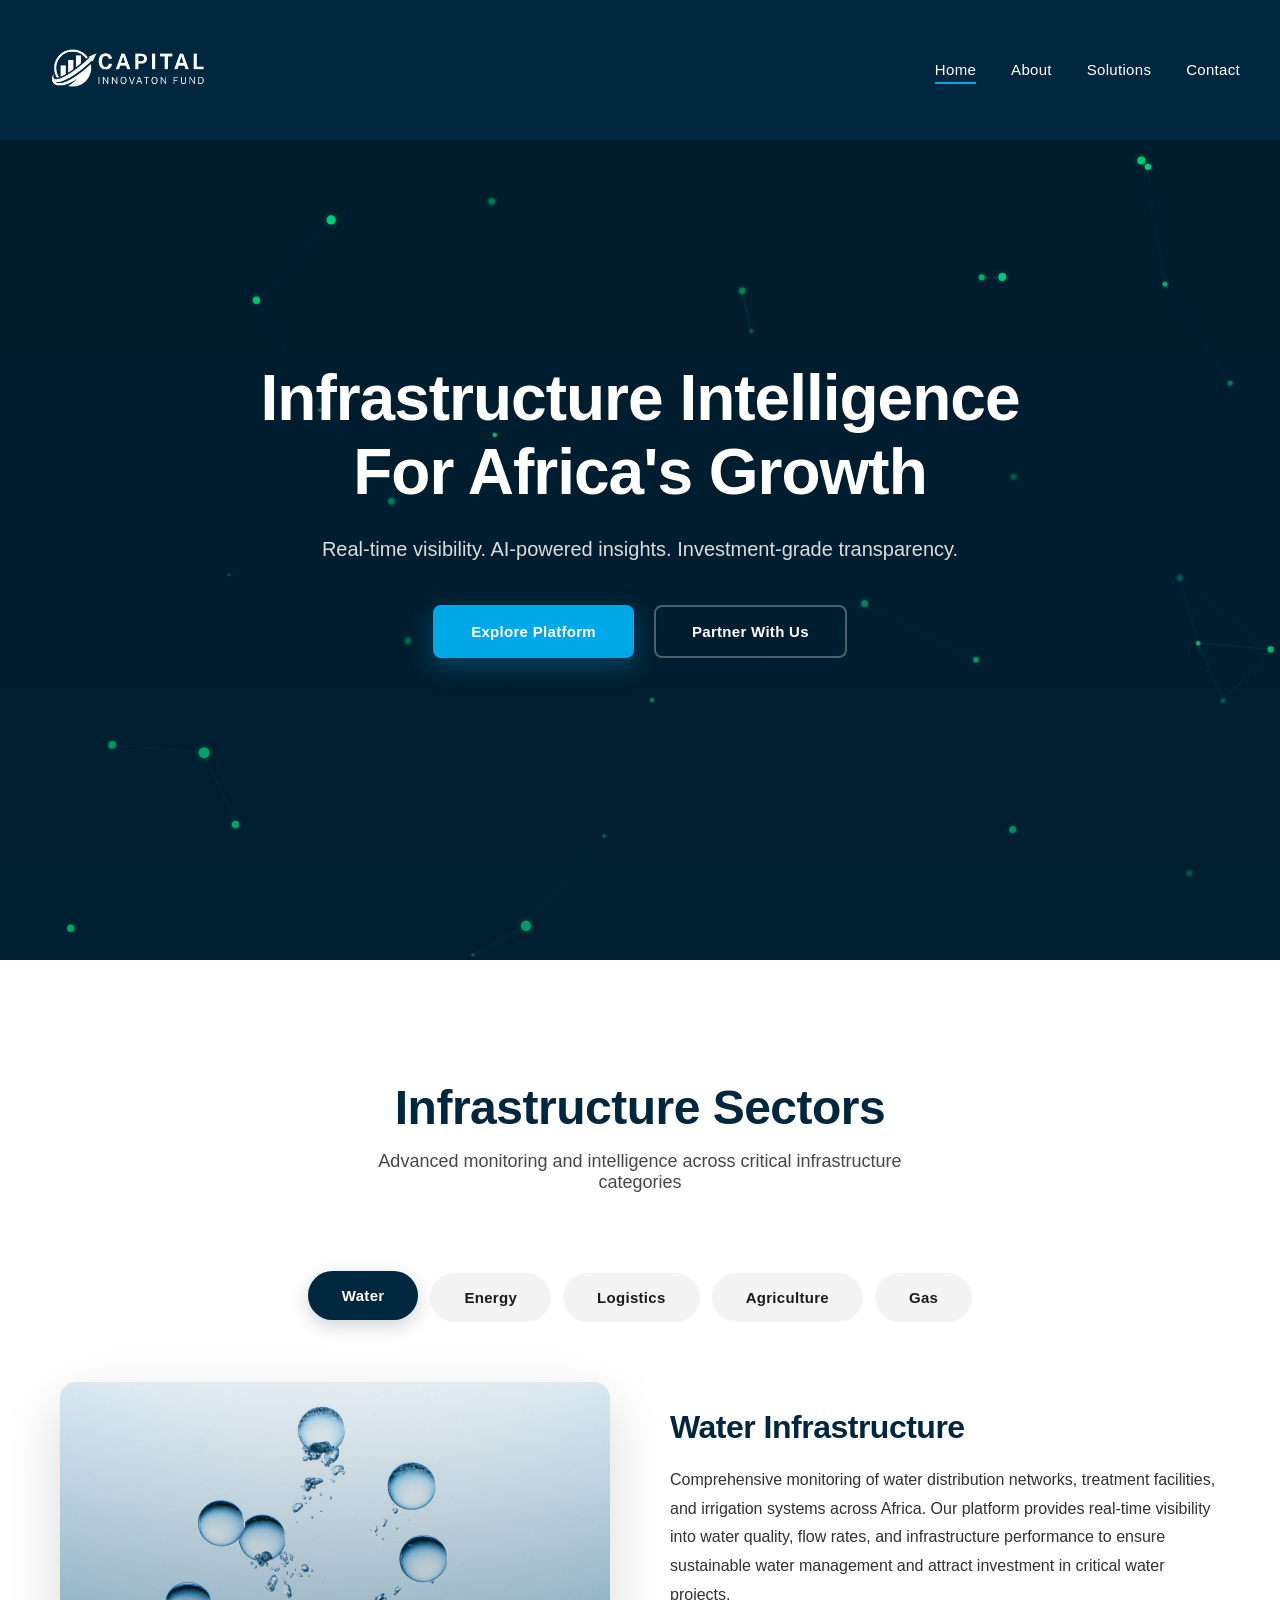
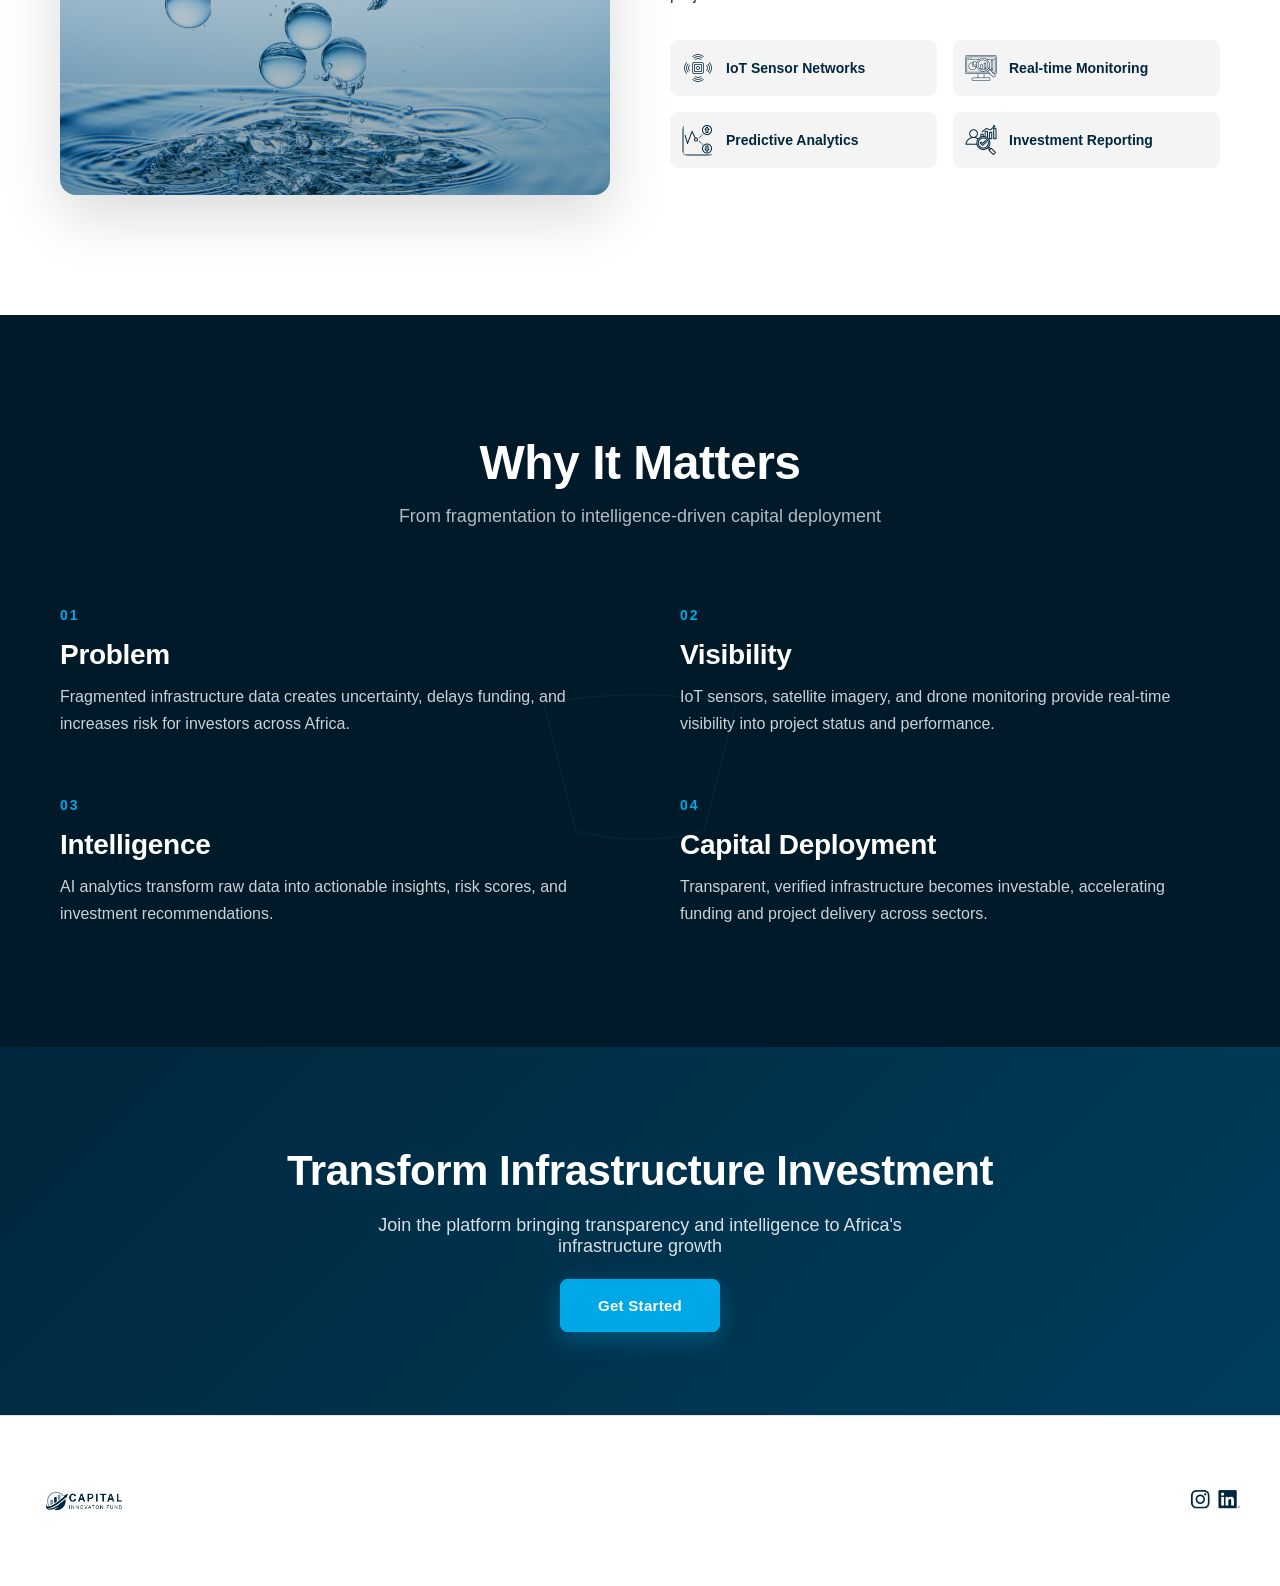
==== index.html @ 19762f8b "Update index.html" ====
<!DOCTYPE html>
<html lang="en">
<head>
<meta charset="UTF-8">
<meta name="viewport" content="width=device-width, initial-scale=1.0">
<meta name="google-site-verification" content="IvQYvxl6Jg-6XZFEUFnVQ3bmYWdVXa50-54sATAOf3g" />
<title>Capital Innovation Fund - Infrastructure Intelligence Platform</title>
<link rel="stylesheet" href="css/index.css">
</head>
<body>

<!-- NAVIGATION -->
<nav id="mainNav">
  <div class="logo">
    <img src="images/white logo.png" alt="Capital Innovation Fund">
  </div>

 <!-- Desktop Menu -->
  <ul class="desktop-menu">
    <li><a href="/" class="active">Home</a></li>
    <li><a href="/about.html">About</a></li>
    <li><a href="/solutions.html">Solutions</a></li>
    <li><a href="/contact.html">Contact</a></li>
  </ul>
  
  <!-- Mobile Menu Toggle -->
  <button class="mobile-menu-toggle" aria-label="Toggle menu">
    <span class="hamburger-line"></span>
    <span class="hamburger-line"></span>
    <span class="hamburger-line"></span>
  </button>
</nav>

<!-- Mobile Sidebar -->
<div class="mobile-sidebar">
  <div class="sidebar-overlay"></div>
  <div class="sidebar-content">
    <button class="sidebar-close" aria-label="Close menu">&times;</button>
    <ul class="sidebar-menu">
      <li><a href="/contact" class="active">Home</a></li>
      <li><a href="/about">About</a></li>
      <li><a href="/solutions">Solutions</a></li>
      <li><a href="/contact">Contact</a></li>
    </ul>
  </div>
</div>

<!-- HERO SECTION - LIVE NETWORK CITY -->
<section class="hero">

  <video class="hero-background-video" autoplay muted loop playsinline>
  <source src="images/hero.mp4" type="video/mp4">
  Your browser does not support the video tag.
</video>
  
  <!-- Animated Network Canvas Overlay -->
  <div class="network-canvas-container">
    <canvas id="networkCanvas"></canvas>
  </div>
  
  <div class="hero-overlay"></div>
  <div class="scanning-line"></div>

  <div class="hero-content">
    <h1 class="hero-title">
      <span class="line">Infrastructure Intelligence</span>
      <span class="line">For Africa's Growth</span>
    </h1>
    <p class="hero-subtitle">Real-time visibility. AI-powered insights. Investment-grade transparency.</p>

    <div class="btns">
      <a href="solutions.html" class="btn btn-primary">Explore Platform</a>
      <a href="contact.html" class="btn btn-secondary">Partner With Us</a>
    </div>
  </div>
</section>

<!-- SOLUTIONS SECTION - INTERACTIVE SECTOR SELECTOR -->
<section class="solutions-interactive">
  <div class="solutions-header">
    <h2>Infrastructure Sectors</h2>
    <p>Advanced monitoring and intelligence across critical infrastructure categories</p>
  </div>

  <div class="sector-selector">
    <!-- Sector Tabs -->
    <div class="sector-tabs">
      <button class="sector-tab active" data-sector="water">
        <span class="tab-label">Water</span>
      </button>
      <button class="sector-tab" data-sector="energy">
        <span class="tab-label">Energy</span>
      </button>
      <button class="sector-tab" data-sector="logistics">
        <span class="tab-label">Logistics</span>
      </button>
      <button class="sector-tab" data-sector="agriculture">
        <span class="tab-label">Agriculture</span>
      </button>
      <button class="sector-tab" data-sector="gas">
        <span class="tab-label">Gas</span>
      </button>
    </div>

    <!-- Sector Content Display -->
    <div class="sector-display">
      <div class="sector-image">
        <img id="sectorImage" src="images/water.png" alt="Water Infrastructure">
        <div class="image-overlay"></div>
      </div>

      <div class="sector-description">
        <h3 id="sectorTitle">Water Infrastructure</h3>
        <p id="sectorText">Comprehensive monitoring of water distribution networks, treatment facilities, and irrigation systems across Africa. Our platform provides real-time visibility into water quality, flow rates, and infrastructure performance to ensure sustainable water management and attract investment in critical water projects.</p>
        
        <div class="sector-features">
          <div class="feature-item">
            <img class="feature-icon" src="images/sensors.png" alt="IoT Sensor Networks">
            <span>IoT Sensor Networks</span>
          </div>
          <div class="feature-item">
            <img class="feature-icon" src="images/monitoring.png" alt="Real-time Monitoring">
            <span>Real-time Monitoring</span>
          </div>
          <div class="feature-item">
            <img class="feature-icon" src="images/prediction.png" alt="Predictive Analytics">
            <span>Predictive Analytics</span>
          </div>
          <div class="feature-item">
            <img class="feature-icon" src="images/auditor.png" alt="Investment Reporting">
            <span>Investment Reporting</span>
          </div>
        </div>
      </div>
    </div>
  </div>
</section>

<!-- WHY IT MATTERS - STORYTELLING TIMELINE -->
<section class="why-timeline">
  <h2 class="timeline-title">Why It Matters</h2>
  <p class="timeline-subtitle">From fragmentation to intelligence-driven capital deployment</p>

  <div class="timeline-container">
    <!-- Africa Map Background (SVG embedded) -->
    <div class="africa-map">
      <svg class="map-svg" viewBox="0 0 800 800">
        <path id="timelinePath" class="timeline-path" d="M 100 200 Q 400 150 700 200 Q 650 400 600 600 Q 400 650 200 600 Q 150 400 100 200" />
        <path id="timelinePathFill" class="timeline-path-fill" d="M 100 200 Q 400 150 700 200 Q 650 400 600 600 Q 400 650 200 600 Q 150 400 100 200" />
      </svg>
    </div>

    <!-- Timeline Steps -->
    <div class="timeline-steps">
      <div class="timeline-step" data-step="1">
        <div class="step-number">01</div>
        <div class="step-content">
          <h3>Problem</h3>
          <p>Fragmented infrastructure data creates uncertainty, delays funding, and increases risk for investors across Africa.</p>
        </div>
      </div>

      <div class="timeline-step" data-step="2">
        <div class="step-number">02</div>
        <div class="step-content">
          <h3>Visibility</h3>
          <p>IoT sensors, satellite imagery, and drone monitoring provide real-time visibility into project status and performance.</p>
        </div>
      </div>

      <div class="timeline-step" data-step="3">
        <div class="step-number">03</div>
        <div class="step-content">
          <h3>Intelligence</h3>
          <p>AI analytics transform raw data into actionable insights, risk scores, and investment recommendations.</p>
        </div>
      </div>

      <div class="timeline-step" data-step="4">
        <div class="step-number">04</div>
        <div class="step-content">
          <h3>Capital Deployment</h3>
          <p>Transparent, verified infrastructure becomes investable, accelerating funding and project delivery across sectors.</p>
        </div>
      </div>
    </div>
  </div>
</section>

<!-- CTA SECTION -->
<section class="cta-section">
  <div class="cta-content">
    <h2>Transform Infrastructure Investment</h2>
    <p>Join the platform bringing transparency and intelligence to Africa's infrastructure growth</p>
    <a href="contact.html" class="btn btn-primary">Get Started</a>
  </div>
</section>

<!-- FOOTER -->
<footer>
  <div class="footer-content">
    <img src="images/navy logo.png" alt="Capital Innovation Fund">
    <div class="social">
      <img src="images/social.png" alt="Social Media">
    </div>
  </div>
</footer>

<script src="js/index.js"></script>
</body>
</html>
---- css/index.css ----
/* ===================================
   HOME PAGE STYLES - UPDATED
   Capital Innovation Fund
   No Stats - Mobile Sidebar
   =================================== */

/* PREVENT HORIZONTAL SCROLL */
html, body {
  overflow-x: hidden;
  max-width: 100%;
  scroll-behavior: smooth;
}

/* COLOR VARIABLES */
:root {
  --blue: #00273d;
  --blue-dark: #001a29;
  --blue-light: #003d5c;
  --white: #ffffff;
  --grey: #f4f4f4;
  --grey-dark: #1a1a1a;
  --accent: #00a8e8;
  --success: #00ff88;
  --warning: #ffaa00;
}

/* RESET STYLES */
* {
  margin: 0;
  padding: 0;
  box-sizing: border-box;
}

body, html {
  font-family: -apple-system, BlinkMacSystemFont, 'Segoe UI', Arial, sans-serif;
  color: var(--grey-dark);
  background: var(--white);
  -webkit-font-smoothing: antialiased;
  -moz-osx-font-smoothing: grayscale;
}

/* ==================================
   NAVIGATION WITH MOBILE SIDEBAR
   ================================== */
nav {
  width: 100%;
  background: var(--blue);
  padding: 18px 40px;
  display: flex;
  justify-content: space-between;
  align-items: center;
  position: fixed;
  top: 0;
  z-index: 1000;
  transition: all 0.4s cubic-bezier(0.4, 0, 0.2, 1);
}

nav.scrolled {
  background: rgba(0, 39, 61, 0.85);
  backdrop-filter: blur(20px);
  -webkit-backdrop-filter: blur(20px);
  box-shadow: 0 4px 30px rgba(0, 0, 0, 0.1);
  padding: 12px 40px;
}

nav .logo img {
  height: 100px;
  transition: height 0.3s ease;
}

nav.scrolled .logo img {
  height: 38px;
}

/* Desktop Menu */
.desktop-menu {
  list-style: none;
  display: flex;
  gap: 35px;
  padding: 0;
  margin: 0;
}

.desktop-menu li {
  position: relative;
}

.desktop-menu li a {
  color: var(--white);
  text-decoration: none;
  font-size: 15px;
  font-weight: 500;
  letter-spacing: 0.3px;
  transition: opacity 0.3s ease;
  position: relative;
}

.desktop-menu li a::after {
  content: '';
  position: absolute;
  bottom: -6px;
  left: 0;
  width: 0;
  height: 2px;
  background: var(--accent);
  transition: width 0.3s cubic-bezier(0.4, 0, 0.2, 1);
}

.desktop-menu li a:hover::after,
.desktop-menu li a.active::after {
  width: 100%;
}

/* Mobile Menu Toggle */
.mobile-menu-toggle {
  display: none;
  flex-direction: column;
  gap: 5px;
  background: transparent;
  border: none;
  cursor: pointer;
  padding: 8px;
  z-index: 1001;
}

.hamburger-line {
  width: 25px;
  height: 2px;
  background: var(--white);
  transition: all 0.3s ease;
  border-radius: 2px;
}

.mobile-menu-toggle.active .hamburger-line:nth-child(1) {
  transform: rotate(45deg) translate(7px, 7px);
}

.mobile-menu-toggle.active .hamburger-line:nth-child(2) {
  opacity: 0;
}

.mobile-menu-toggle.active .hamburger-line:nth-child(3) {
  transform: rotate(-45deg) translate(7px, -7px);
}

/* Mobile Sidebar */
.mobile-sidebar {
  position: fixed;
  top: 0;
  right: -100%;
  width: 100%;
  height: 100vh;
  z-index: 999;
  transition: right 0.4s cubic-bezier(0.4, 0, 0.2, 1);
}

.mobile-sidebar.active {
  right: 0;
}

.sidebar-overlay {
  position: absolute;
  top: 0;
  left: 0;
  width: 100%;
  height: 100%;
  background: rgba(0, 0, 0, 0.6);
  backdrop-filter: blur(4px);
  opacity: 0;
  transition: opacity 0.4s ease;
}

.mobile-sidebar.active .sidebar-overlay {
  opacity: 1;
}

.sidebar-content {
  position: absolute;
  top: 0;
  right: 0;
  width: 280px;
  height: 100%;
  background: rgba(0, 39, 61, 0.95);
  backdrop-filter: blur(20px);
  -webkit-backdrop-filter: blur(20px);
  box-shadow: -4px 0 30px rgba(0, 0, 0, 0.3);
  padding: 80px 30px 40px;
  transform: translateX(100%);
  transition: transform 0.4s cubic-bezier(0.4, 0, 0.2, 1);
}

.mobile-sidebar.active .sidebar-content {
  transform: translateX(0);
}

.sidebar-close {
  position: absolute;
  top: 20px;
  right: 20px;
  background: transparent;
  border: none;
  color: var(--white);
  font-size: 36px;
  cursor: pointer;
  width: 40px;
  height: 40px;
  display: flex;
  align-items: center;
  justify-content: center;
  transition: transform 0.3s ease;
}

.sidebar-close:hover {
  transform: rotate(90deg);
}

.sidebar-menu {
  list-style: none;
  padding: 0;
  margin: 0;
  display: flex;
  flex-direction: column;
  gap: 8px;
}

.sidebar-menu li a {
  display: block;
  color: var(--white);
  text-decoration: none;
  font-size: 18px;
  font-weight: 500;
  padding: 16px 20px;
  border-radius: 8px;
  transition: all 0.3s ease;
  letter-spacing: 0.3px;
}

.sidebar-menu li a:hover,
.sidebar-menu li a.active {
  background: rgba(0, 168, 232, 0.2);
  border-left: 3px solid var(--accent);
  padding-left: 17px;
}

/* ==================================
   HERO SECTION WITH IMAGE
   ================================== */
.hero {
  height: 100vh;
  position: relative;
  display: flex;
  align-items: center;
  justify-content: center;
  background: var(--blue-dark);
  overflow: hidden;
  margin-top: 60px;
}

/* Hero Background Video */
.hero-background-video {
  position: absolute;
  top: 0;
  left: 0;
  width: 100%;
  height: 100%;
  object-fit: cover;
  object-position: center;
  z-index: 1;
}

.hero-overlay {
  position: absolute;
  top: 0;
  left: 0;
  width: 100%;
  height: 100%;
  background: linear-gradient(180deg, rgba(0, 39, 61, 0.2) 0%, rgba(0, 39, 61, 0.4) 100%);
  z-index: 3;
}

/* Network Canvas Overlay */
.network-canvas-container {
  position: absolute;
  top: 0;
  left: 0;
  width: 100%;
  height: 100%;
  z-index: 2;
}

#networkCanvas {
  width: 100%;
  height: 100%;
  display: block;
}



/* Scanning Line Animation */
.scanning-line {
  position: absolute;
  top: 0;
  left: -100%;
  width: 100%;
  height: 100%;
  background: linear-gradient(90deg, 
    transparent 0%, 
    rgba(0, 168, 232, 0.1) 45%, 
    rgba(0, 168, 232, 0.3) 50%, 
    rgba(0, 168, 232, 0.1) 55%, 
    transparent 100%);
  z-index: 4;
  animation: scanning 8s cubic-bezier(0.4, 0, 0.2, 1) infinite;
  pointer-events: none;
}

@keyframes scanning {
  0% {
    left: -100%;
  }
  50% {
    left: 100%;
  }
  100% {
    left: 100%;
  }
}

/* Hero Content */
.hero-content {
  position: relative;
  z-index: 10;
  text-align: center;
  max-width: 900px;
  padding: 0 40px;
  color: var(--white);
}

.hero-title {
  font-size: 64px;
  font-weight: 700;
  line-height: 1.15;
  margin-bottom: 24px;
  letter-spacing: -1px;
}

.hero-title .line {
  display: block;
  opacity: 0;
  transform: translateY(30px);
  animation: fadeInUp 0.8s cubic-bezier(0.4, 0, 0.2, 1) forwards;
}

.hero-title .line:nth-child(1) {
  animation-delay: 0.2s;
}

.hero-title .line:nth-child(2) {
  animation-delay: 0.4s;
}

@keyframes fadeInUp {
  to {
    opacity: 1;
    transform: translateY(0);
  }
}

.hero-subtitle {
  font-size: 20px;
  color: rgba(255, 255, 255, 0.85);
  margin-bottom: 40px;
  line-height: 1.6;
  opacity: 0;
  animation: fadeInUp 0.8s cubic-bezier(0.4, 0, 0.2, 1) forwards 0.6s;
}

.btns {
  display: flex;
  gap: 20px;
  justify-content: center;
  flex-wrap: wrap;
  opacity: 0;
  animation: fadeInUp 0.8s cubic-bezier(0.4, 0, 0.2, 1) forwards 0.8s;
}

.btn {
  padding: 16px 36px;
  font-size: 15px;
  font-weight: 600;
  text-decoration: none;
  border-radius: 8px;
  transition: all 0.3s cubic-bezier(0.4, 0, 0.2, 1);
  position: relative;
  overflow: hidden;
  letter-spacing: 0.3px;
}

.btn::before {
  content: '';
  position: absolute;
  top: 50%;
  left: 50%;
  width: 0;
  height: 0;
  background: rgba(255, 255, 255, 0.2);
  border-radius: 50%;
  transform: translate(-50%, -50%);
  transition: width 0.6s, height 0.6s;
}

.btn:hover::before {
  width: 300px;
  height: 300px;
}

.btn-primary {
  background: var(--accent);
  color: var(--white);
  border: 2px solid var(--accent);
  box-shadow: 0 8px 24px rgba(0, 168, 232, 0.3);
}

.btn-primary:hover {
  background: #0096d1;
  box-shadow: 0 12px 32px rgba(0, 168, 232, 0.4);
  transform: translateY(-2px);
}

.btn-secondary {
  background: transparent;
  color: var(--white);
  border: 2px solid rgba(255, 255, 255, 0.3);
}

.btn-secondary:hover {
  background: rgba(255, 255, 255, 0.1);
  border-color: var(--white);
  transform: translateY(-2px);
}

/* ==================================
   SOLUTIONS - INTERACTIVE SELECTOR
   ================================== */
.solutions-interactive {
  padding: 120px 60px;
  background: var(--white);
}

.solutions-header {
  text-align: center;
  margin-bottom: 80px;
}

.solutions-header h2 {
  font-size: 48px;
  font-weight: 700;
  color: var(--blue);
  margin-bottom: 16px;
  letter-spacing: -0.5px;
}

.solutions-header p {
  font-size: 18px;
  color: var(--grey-dark);
  opacity: 0.8;
  max-width: 600px;
  margin: 0 auto;
}

.sector-selector {
  max-width: 1200px;
  margin: 0 auto;
}

/* Sector Tabs */
.sector-tabs {
  display: flex;
  gap: 12px;
  justify-content: center;
  margin-bottom: 60px;
  flex-wrap: wrap;
}

.sector-tab {
  padding: 14px 32px;
  background: var(--grey);
  border: 2px solid transparent;
  border-radius: 50px;
  font-size: 15px;
  font-weight: 600;
  color: var(--grey-dark);
  cursor: pointer;
  transition: all 0.3s cubic-bezier(0.4, 0, 0.2, 1);
  letter-spacing: 0.3px;
}

.sector-tab:hover {
  background: rgba(0, 39, 61, 0.05);
  border-color: var(--blue);
}

.sector-tab.active {
  background: var(--blue);
  color: var(--white);
  box-shadow: 0 6px 20px rgba(0, 39, 61, 0.2);
  transform: translateY(-2px);
}

/* Sector Display */
.sector-display {
  display: grid;
  grid-template-columns: 1fr 1fr;
  gap: 60px;
  align-items: center;
}

.sector-image {
  position: relative;
  border-radius: 16px;
  overflow: hidden;
  box-shadow: 0 20px 60px rgba(0, 0, 0, 0.15);
  aspect-ratio: 4/3;
}

.sector-image img {
  width: 100%;
  height: 100%;
  object-fit: cover;
  transition: transform 0.6s cubic-bezier(0.4, 0, 0.2, 1), opacity 0.3s ease;
}

.sector-image:hover img {
  transform: scale(1.05);
}

.image-overlay {
  position: absolute;
  top: 0;
  left: 0;
  width: 100%;
  height: 100%;
  background: linear-gradient(180deg, transparent 0%, rgba(0, 39, 61, 0.4) 100%);
  pointer-events: none;
}

/* Sector Description */
.sector-description {
  opacity: 1;
  transition: opacity 0.3s ease;
}

.sector-description h3 {
  font-size: 32px;
  font-weight: 700;
  color: var(--blue);
  margin-bottom: 20px;
  letter-spacing: -0.5px;
}

.sector-description p {
  font-size: 16px;
  line-height: 1.8;
  color: var(--grey-dark);
  margin-bottom: 30px;
  opacity: 0.9;
}

.sector-features {
  display: grid;
  grid-template-columns: repeat(2, 1fr);
  gap: 16px;
}

.feature-item {
  display: flex;
  align-items: center;
  gap: 12px;
  padding: 12px;
  background: var(--grey);
  border-radius: 8px;
  transition: all 0.3s ease;
}

.feature-item:hover {
  background: rgba(0, 168, 232, 0.1);
  transform: translateX(4px);
}

/* Feature icon as image */
.feature-icon {
  width: 32px;
  height: 32px;
  object-fit: contain;
  flex-shrink: 0;
  border-radius: 6px;
}

.feature-item span {
  font-size: 14px;
  font-weight: 600;
  color: var(--blue);
}

/* ==================================
   WHY IT MATTERS - TIMELINE
   ================================== */
.why-timeline {
  padding: 120px 60px;
  background: var(--blue-dark);
  color: var(--white);
  position: relative;
  overflow: hidden;
}

.timeline-title {
  font-size: 48px;
  font-weight: 700;
  text-align: center;
  margin-bottom: 16px;
  letter-spacing: -0.5px;
}

.timeline-subtitle {
  font-size: 18px;
  text-align: center;
  color: rgba(255, 255, 255, 0.7);
  margin-bottom: 80px;
  max-width: 700px;
  margin-left: auto;
  margin-right: auto;
}

.timeline-container {
  position: relative;
  max-width: 1200px;
  margin: 0 auto;
}

/* Africa Map Background */
.africa-map {
  position: absolute;
  top: 50%;
  left: 50%;
  transform: translate(-50%, -50%);
  width: 80%;
  height: 80%;
  opacity: 0.1;
  z-index: 1;
}

.map-svg {
  width: 100%;
  height: 100%;
}

.timeline-path {
  fill: none;
  stroke: rgba(255, 255, 255, 0.2);
  stroke-width: 3;
}

.timeline-path-fill {
  fill: none;
  stroke: var(--accent);
  stroke-width: 3;
  stroke-dasharray: 2000;
  stroke-dashoffset: 2000;
  transition: stroke-dashoffset 2s cubic-bezier(0.4, 0, 0.2, 1);
}

.timeline-path-fill.active {
  stroke-dashoffset: 0;
}

/* Timeline Steps */
.timeline-steps {
  position: relative;
  z-index: 2;
  display: grid;
  grid-template-columns: repeat(2, 1fr);
  gap: 60px 80px;
}

.timeline-step {
  opacity: 0;
  transform: translateY(40px);
  transition: all 0.8s cubic-bezier(0.4, 0, 0.2, 1);
}

.timeline-step.visible {
  opacity: 1;
  transform: translateY(0);
}

.step-number {
  font-size: 14px;
  font-weight: 700;
  color: var(--accent);
  margin-bottom: 16px;
  letter-spacing: 2px;
}

.step-content h3 {
  font-size: 28px;
  font-weight: 700;
  margin-bottom: 12px;
  letter-spacing: -0.3px;
}

.step-content p {
  font-size: 16px;
  line-height: 1.7;
  color: rgba(255, 255, 255, 0.8);
}

/* ==================================
   CTA SECTION
   ================================== */
.cta-section {
  padding: 100px 60px;
  background: linear-gradient(135deg, var(--blue) 0%, var(--blue-light) 100%);
  text-align: center;
  color: var(--white);
}

.cta-content h2 {
  font-size: 42px;
  font-weight: 700;
  margin-bottom: 20px;
  letter-spacing: -0.5px;
}

.cta-content p {
  font-size: 18px;
  color: rgba(255, 255, 255, 0.85);
  margin-bottom: 40px;
  max-width: 600px;
  margin-left: auto;
  margin-right: auto;
}

/* ==================================
   FOOTER
   ================================== */
footer {
  background: var(--white);
  padding: 60px 40px;
  border-top: 1px solid rgba(0, 0, 0, 0.1);
}

.footer-content {
  max-width: 1200px;
  margin: 0 auto;
  display: flex;
  justify-content: space-between;
  align-items: center;
}

footer img {
  height: 50px;
}

footer .social img {
  height: 28px;
  cursor: pointer;
  transition: all 0.3s ease;
}

footer .social img:hover {
  transform: scale(1.15);
}

/* ==================================
   RESPONSIVE DESIGN
   ================================== */
@media (max-width: 968px) {
  /* Show mobile menu toggle */
  .desktop-menu {
    display: none;
  }
  
  .mobile-menu-toggle {
    display: flex;
  }
  
  nav {
    padding: 15px 25px;
  }
  
  .hero-title {
    font-size: 48px;
  }
  
  .sector-display {
    grid-template-columns: 1fr;
    gap: 40px;
  }
  
  .timeline-steps {
    grid-template-columns: 1fr;
    gap: 50px;
  }
  
  .solutions-interactive,
  .why-timeline,
  .cta-section {
    padding: 80px 40px;
  }
  
  .sector-features {
    grid-template-columns: 1fr;
  }
}

@media (max-width: 600px) {
  nav {
    padding: 12px 20px;
  }
  
  nav .logo img {
    height: 35px;
  }
  
  .sidebar-content {
    width: 240px;
  }
  
  .hero {
    margin-top: 50px;
  }
  
  .hero-title {
    font-size: 36px;
  }
  
  .hero-subtitle {
    font-size: 16px;
  }
  
  .solutions-header h2,
  .timeline-title,
  .cta-content h2 {
    font-size: 32px;
  }
  
  .sector-tabs {
    gap: 8px;
  }
  
  .sector-tab {
    padding: 10px 20px;
    font-size: 14px;
  }
  
  .sector-description h3 {
    font-size: 26px;
  }
  
  .solutions-interactive,
  .why-timeline,
  .cta-section {
    padding: 60px 25px;
  }
  
  .footer-content {
    flex-direction: column;
    gap: 25px;
  }
}
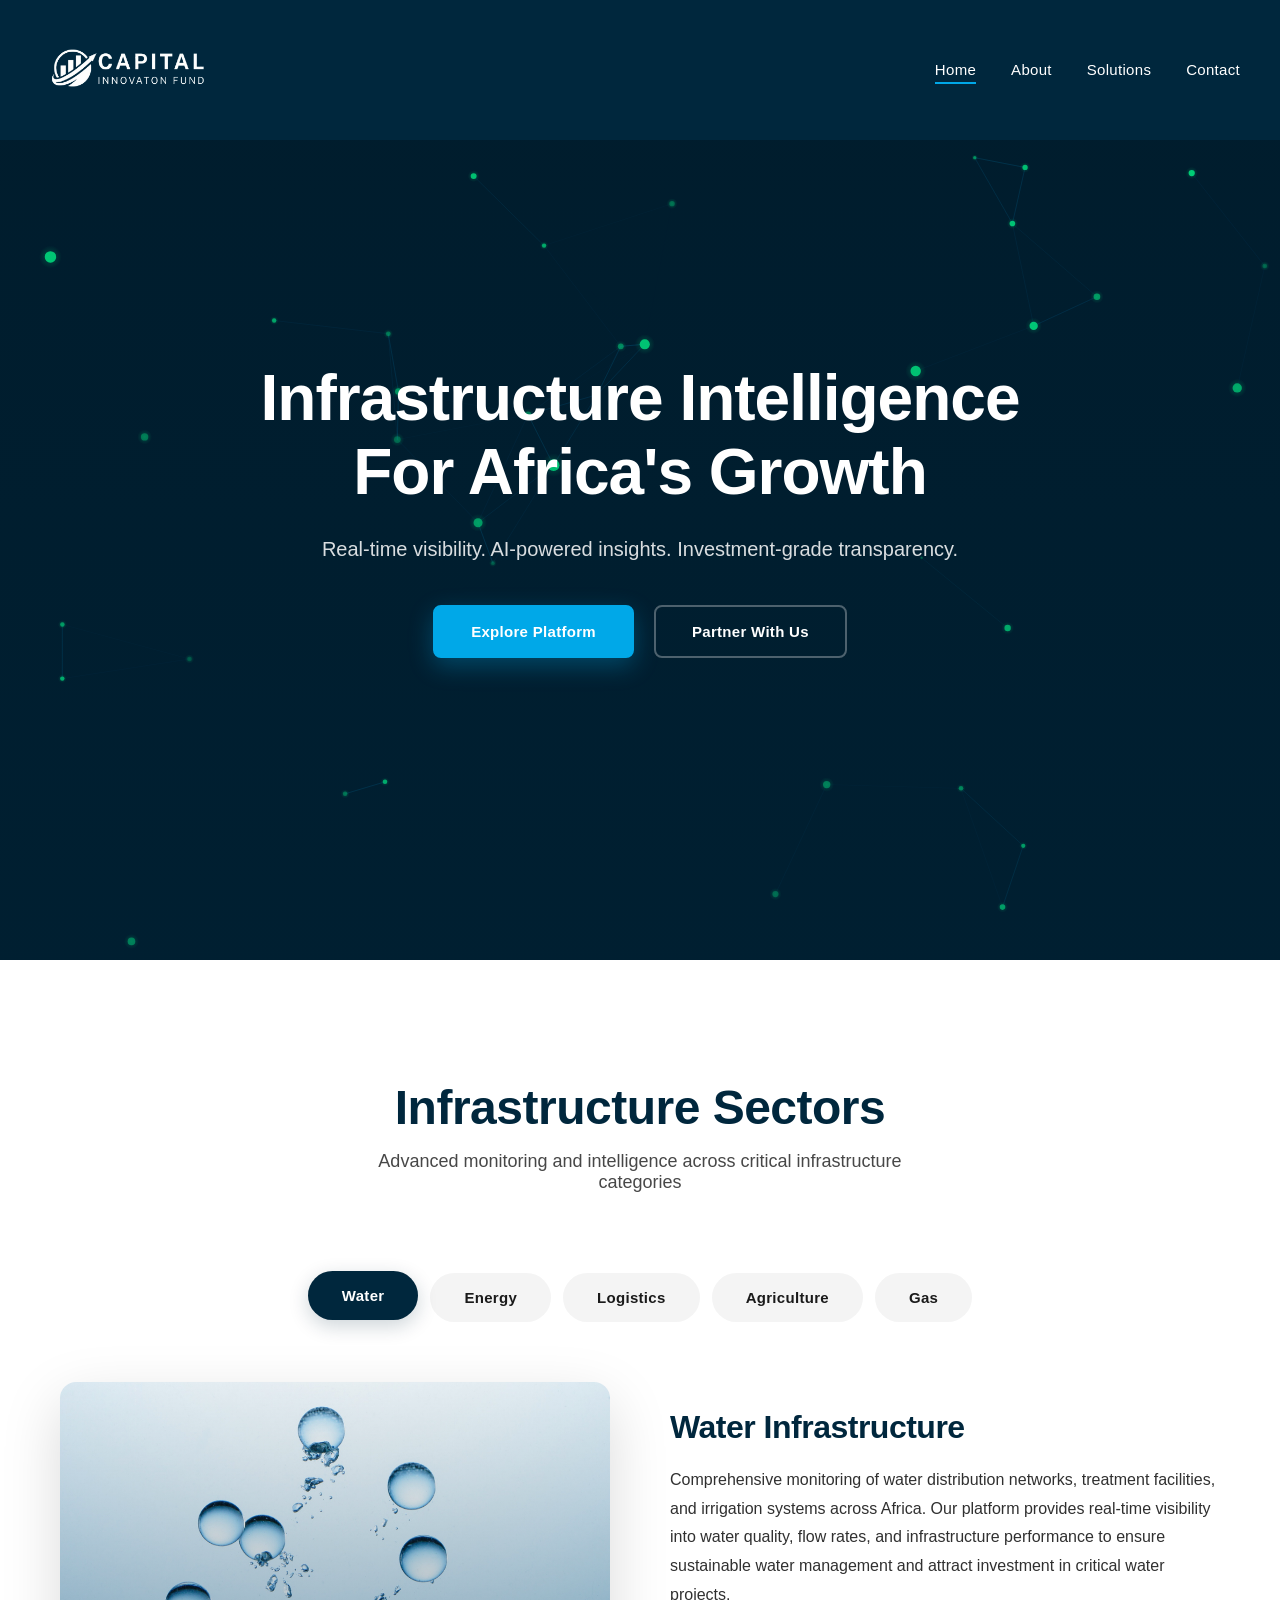
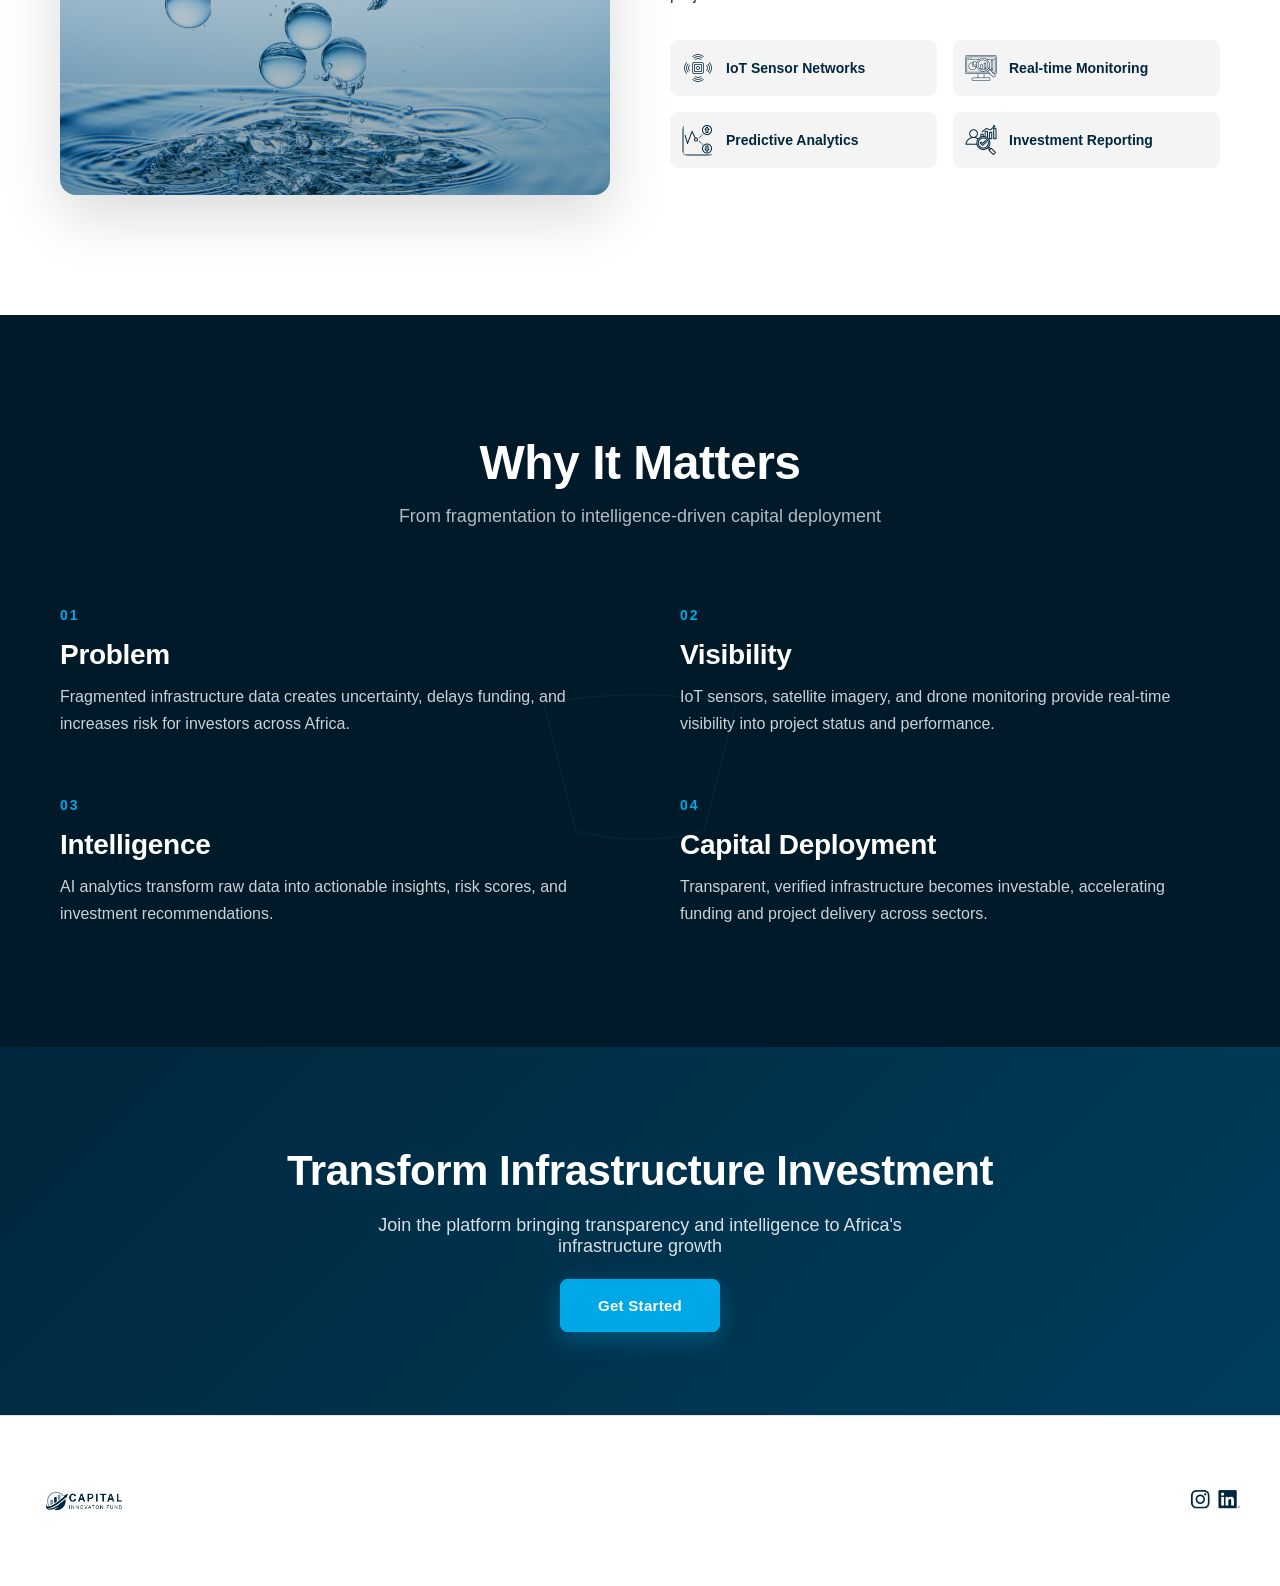
==== commit 5ef6114b: "updated navbar" ====
--- a/index.html
+++ b/index.html
@@ -3,7 +3,6 @@
 <head>
 <meta charset="UTF-8">
 <meta name="viewport" content="width=device-width, initial-scale=1.0">
-<meta name="google-site-verification" content="IvQYvxl6Jg-6XZFEUFnVQ3bmYWdVXa50-54sATAOf3g" />
 <title>Capital Innovation Fund - Infrastructure Intelligence Platform</title>
 <link rel="stylesheet" href="css/index.css">
 </head>
@@ -18,9 +17,9 @@
  <!-- Desktop Menu -->
   <ul class="desktop-menu">
     <li><a href="/" class="active">Home</a></li>
-    <li><a href="/about.html">About</a></li>
-    <li><a href="/solutions.html">Solutions</a></li>
-    <li><a href="/contact.html">Contact</a></li>
+    <li><a href="about.html">About</a></li>
+    <li><a href="solutions.html">Solutions</a></li>
+    <li><a href="contact.html">Contact</a></li>
   </ul>
   
   <!-- Mobile Menu Toggle -->
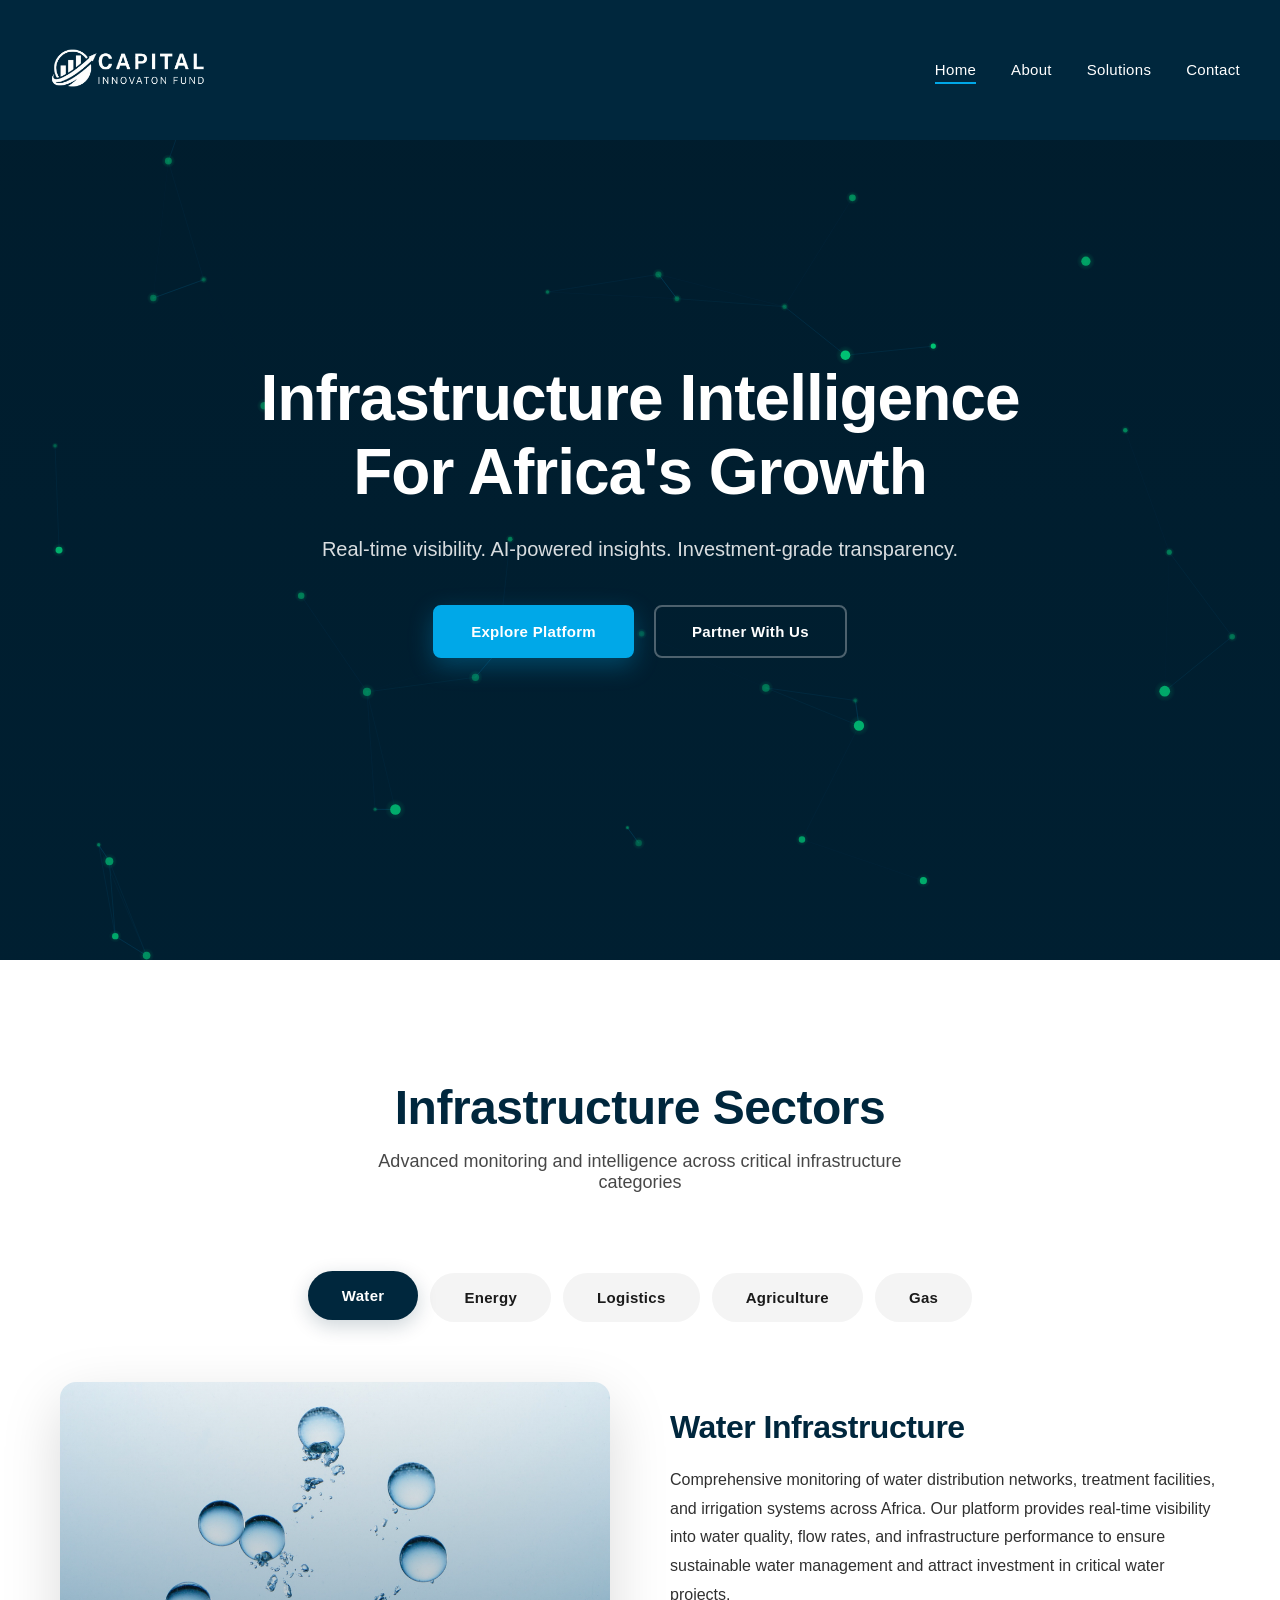
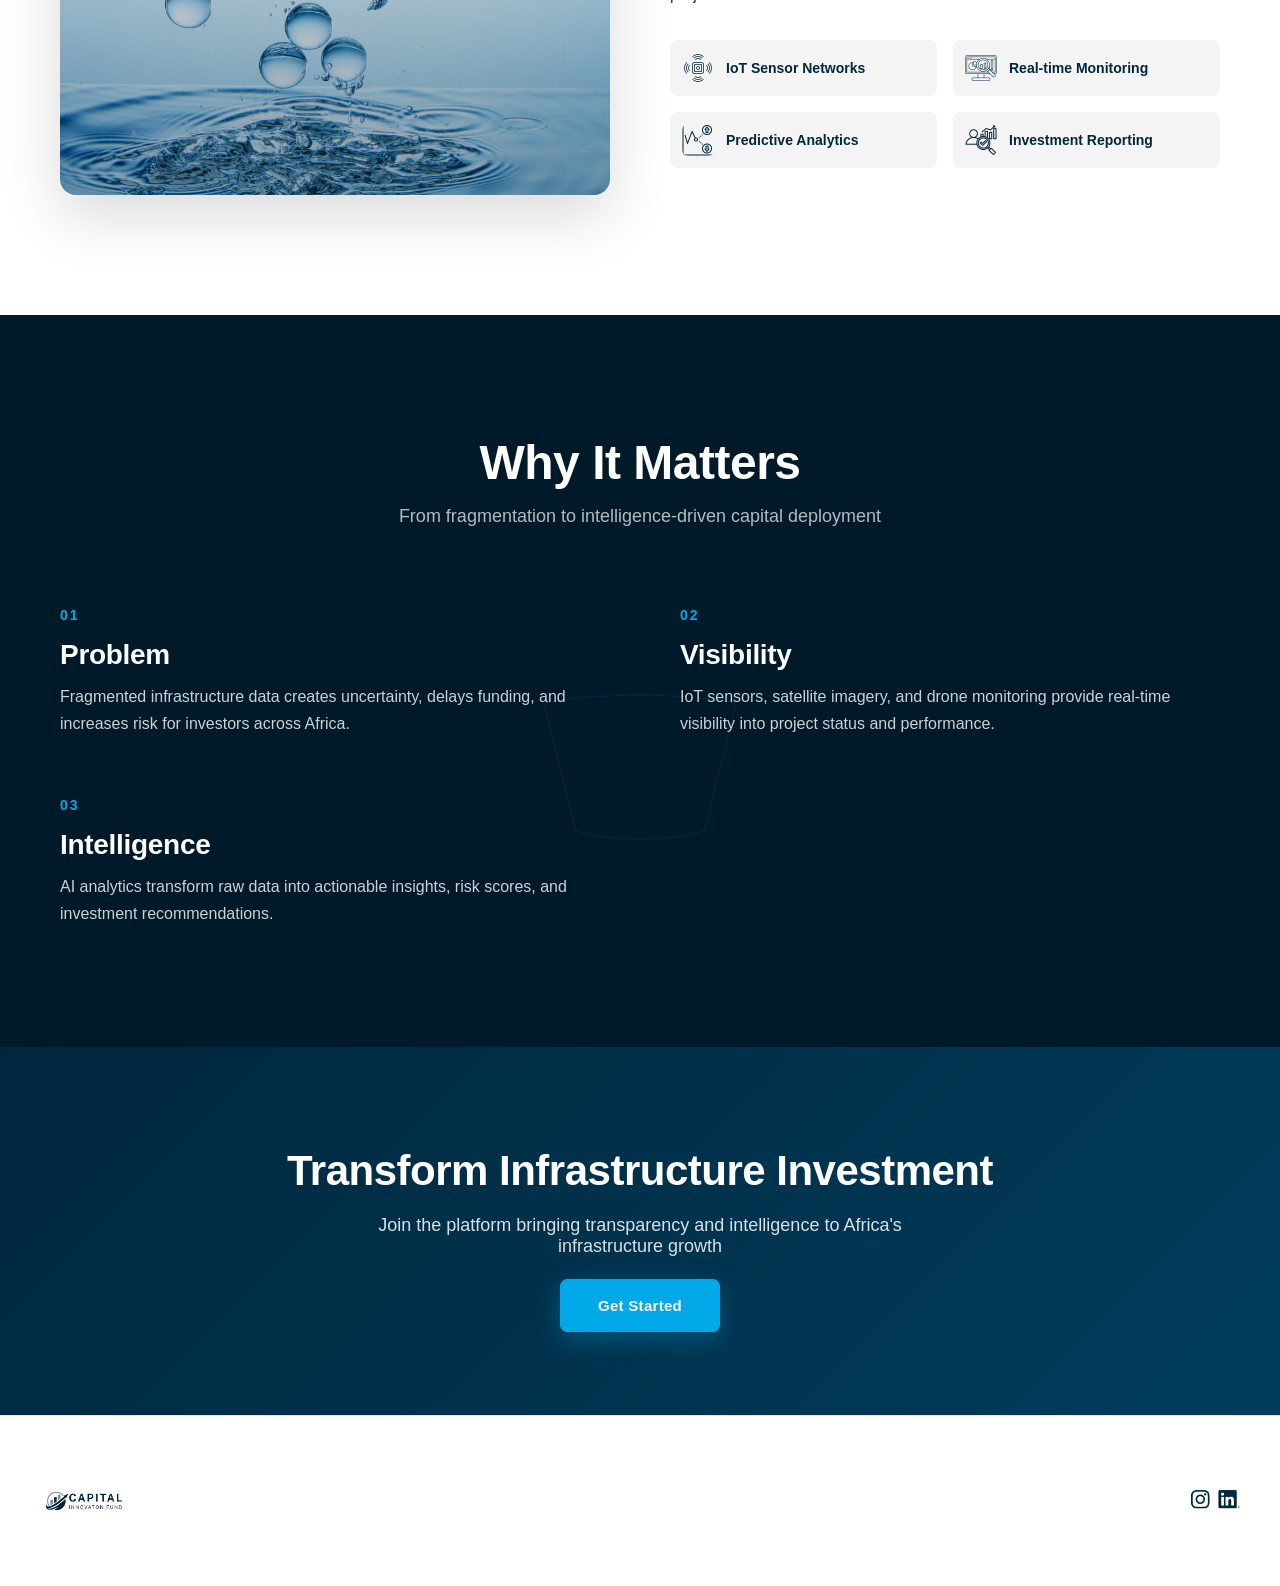
==== commit 3d111ba1: "Merge branch 'main' of https://github.com/fergusonmediaza-beep/Capital-Innovation-Fund" ====
--- a/index.html
+++ b/index.html
@@ -3,6 +3,7 @@
 <head>
 <meta charset="UTF-8">
 <meta name="viewport" content="width=device-width, initial-scale=1.0">
+<meta name="google-site-verification" content="IvQYvxl6Jg-6XZFEUFnVQ3bmYWdVXa50-54sATAOf3g" />
 <title>Capital Innovation Fund - Infrastructure Intelligence Platform</title>
 <link rel="stylesheet" href="css/index.css">
 </head>
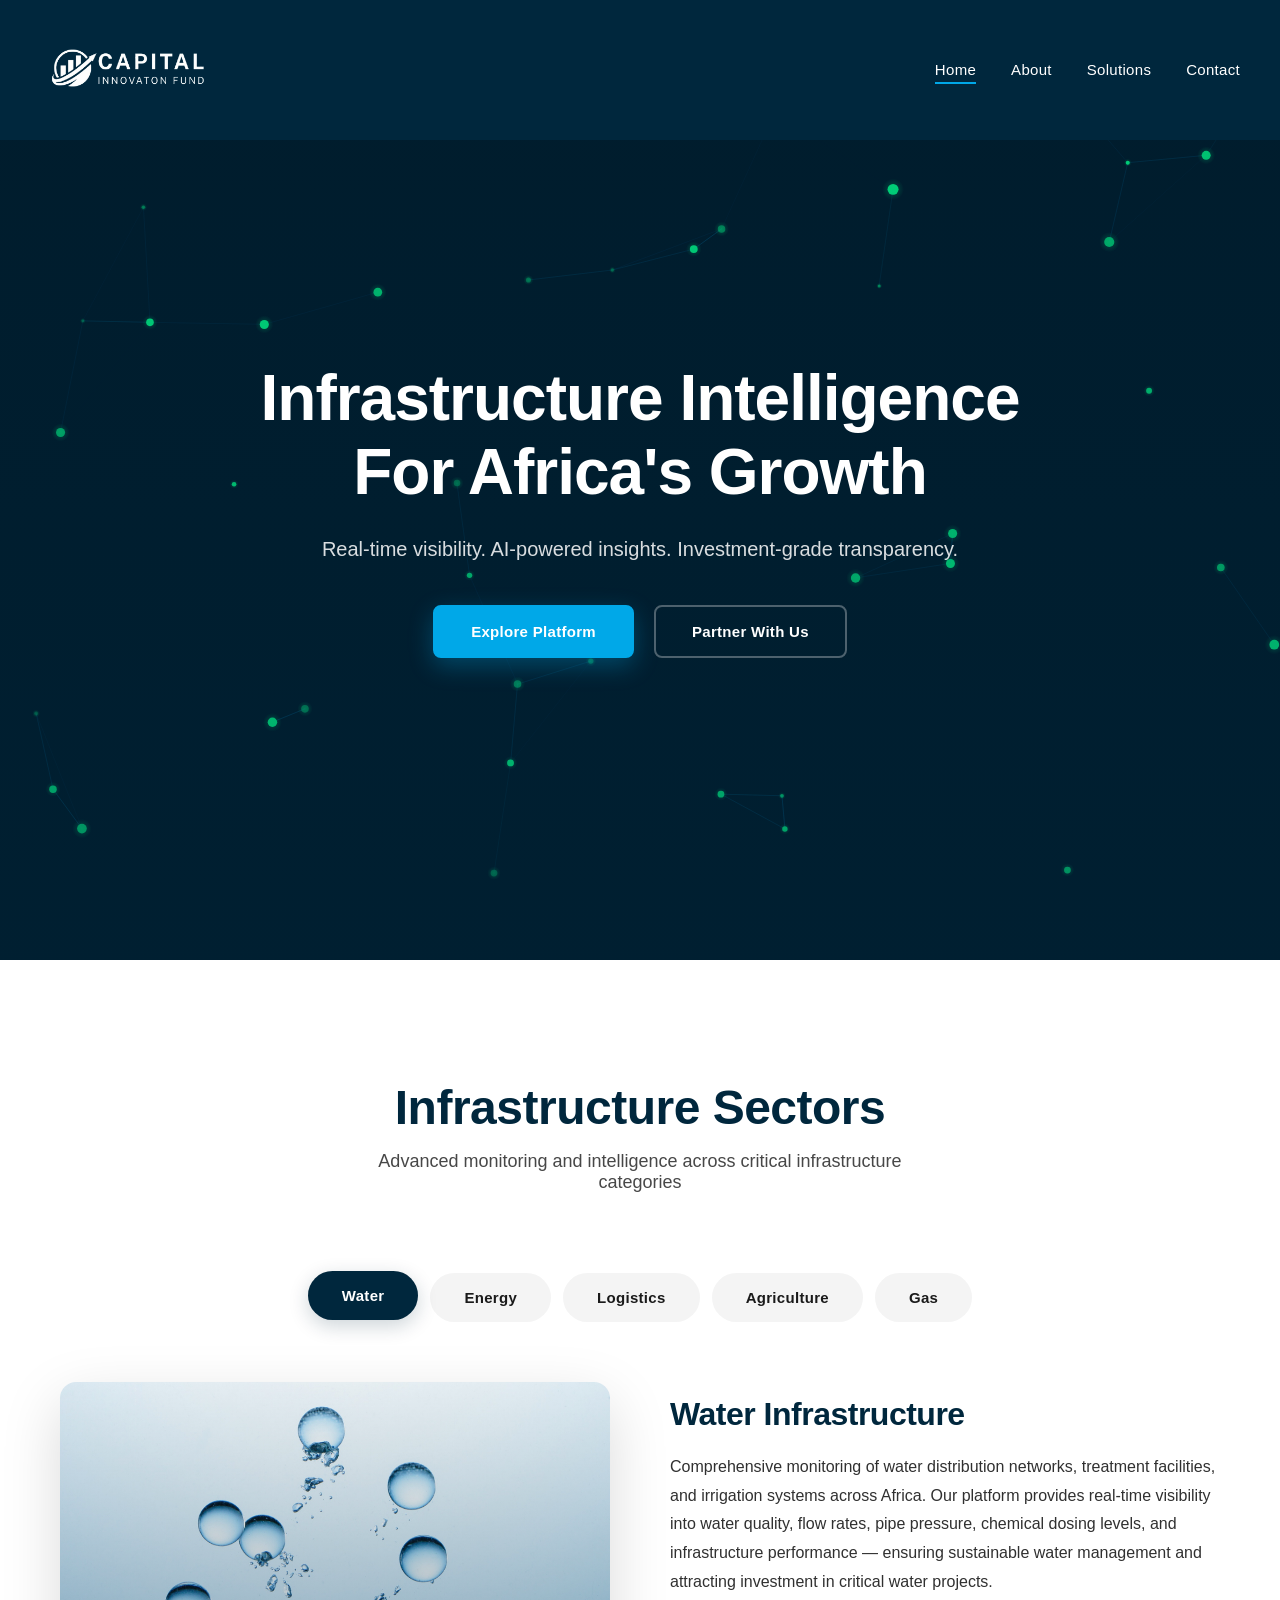
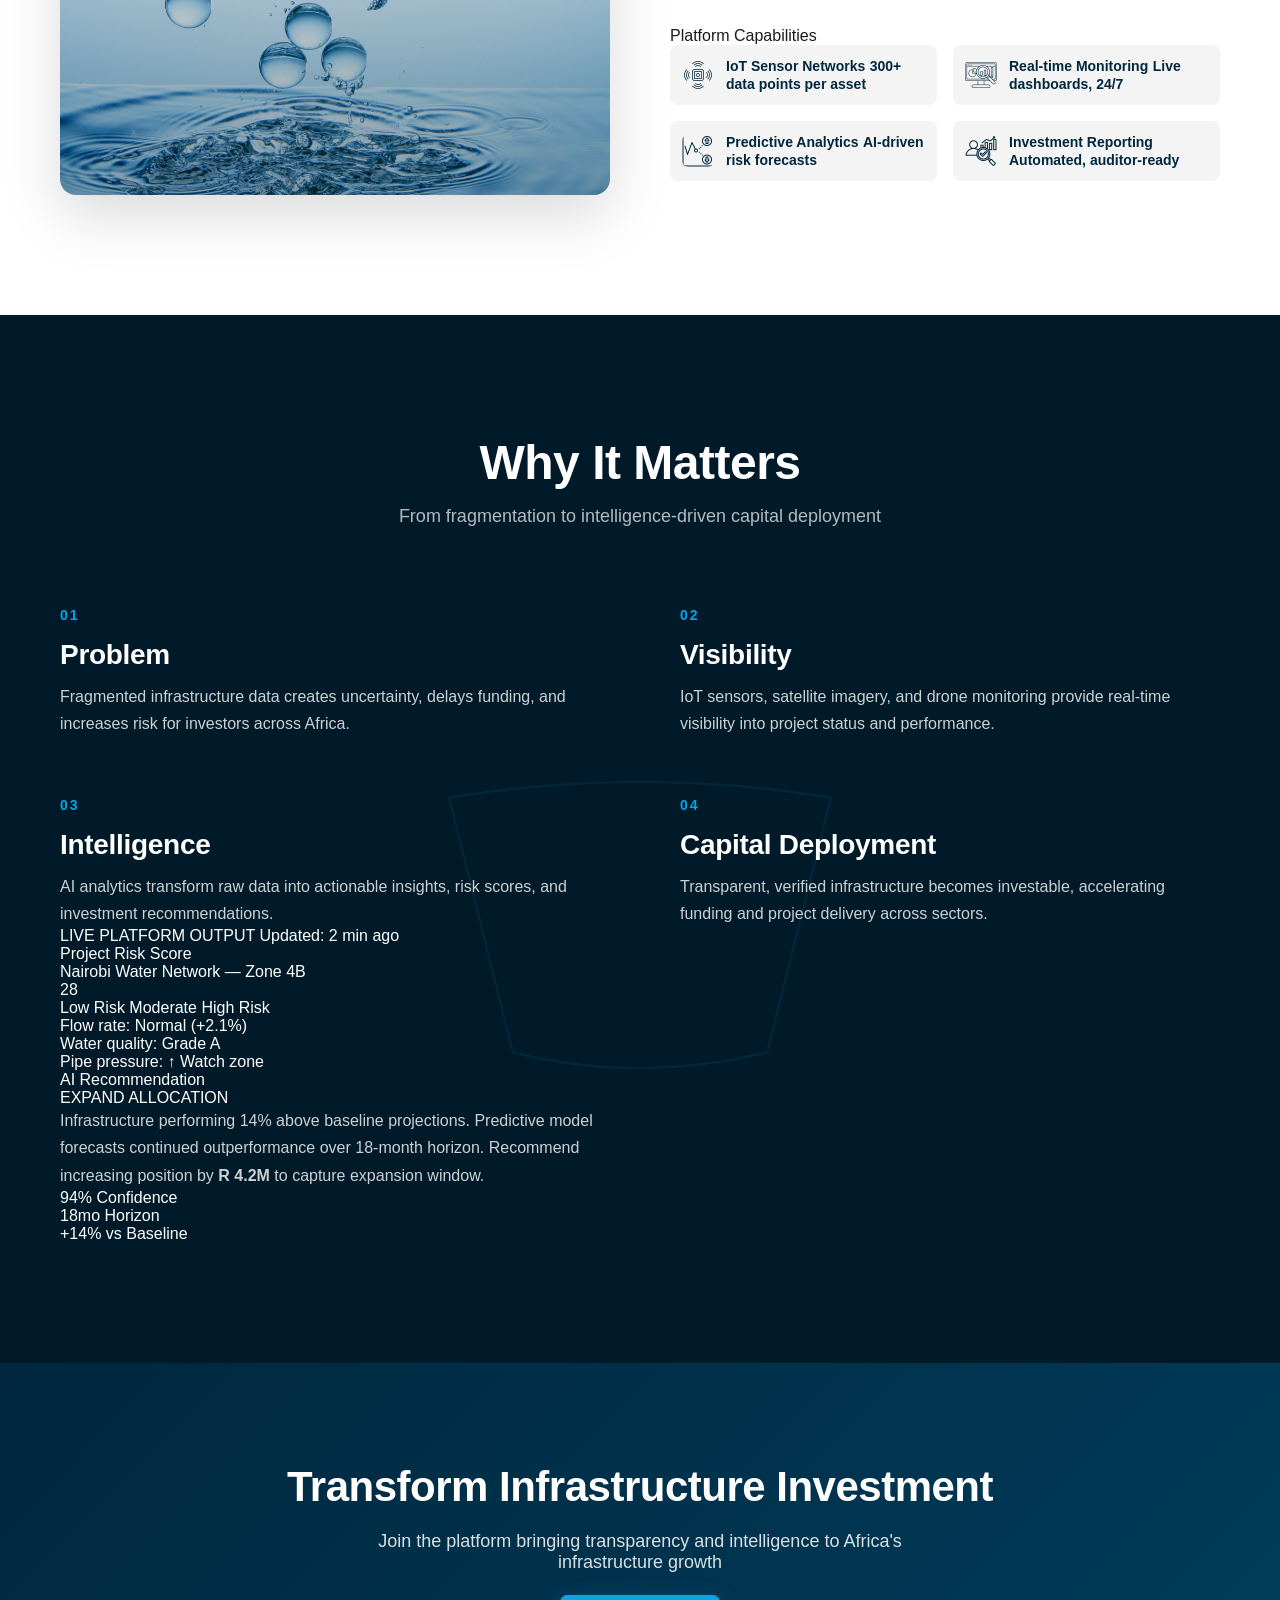
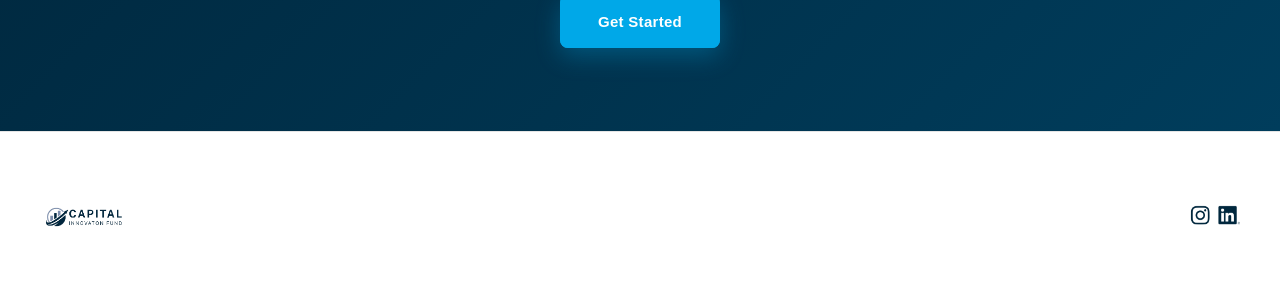
==== commit 58af3108: "updated files" ====
--- a/index.html
+++ b/index.html
@@ -15,15 +15,15 @@
     <img src="images/white logo.png" alt="Capital Innovation Fund">
   </div>
 
- <!-- Desktop Menu -->
+  <!-- Desktop Menu — only visible on ≥969px via CSS -->
   <ul class="desktop-menu">
-    <li><a href="/" class="active">Home</a></li>
+    <li><a href="index.html" class="active">Home</a></li>
     <li><a href="about.html">About</a></li>
     <li><a href="solutions.html">Solutions</a></li>
     <li><a href="contact.html">Contact</a></li>
   </ul>
-  
-  <!-- Mobile Menu Toggle -->
+
+  <!-- Mobile Menu Toggle — only visible on ≤968px via CSS -->
   <button class="mobile-menu-toggle" aria-label="Toggle menu">
     <span class="hamburger-line"></span>
     <span class="hamburger-line"></span>
@@ -31,33 +31,46 @@
   </button>
 </nav>
 
-<!-- Mobile Sidebar -->
+<!-- Mobile Sidebar — rendered outside nav, controlled via JS -->
 <div class="mobile-sidebar">
   <div class="sidebar-overlay"></div>
   <div class="sidebar-content">
     <button class="sidebar-close" aria-label="Close menu">&times;</button>
     <ul class="sidebar-menu">
-      <li><a href="/contact" class="active">Home</a></li>
-      <li><a href="/about">About</a></li>
-      <li><a href="/solutions">Solutions</a></li>
-      <li><a href="/contact">Contact</a></li>
+      <li><a href="index.html" class="active">Home</a></li><!-- FIX: was /contact -->
+      <li><a href="about.html">About</a></li>
+      <li><a href="solutions.html">Solutions</a></li>
+      <li><a href="contact.html">Contact</a></li>
     </ul>
   </div>
 </div>
 
-<!-- HERO SECTION - LIVE NETWORK CITY -->
+<!-- HERO SECTION -->
 <section class="hero">
 
-  <video class="hero-background-video" autoplay muted loop playsinline>
-  <source src="images/hero.mp4" type="video/mp4">
-  Your browser does not support the video tag.
-</video>
-  
+  <!--
+    VIDEO BACKGROUND
+    - poster: shown while video loads or if video is blocked
+    - The raw text fallback is hidden via CSS so it never flashes on screen
+  -->
+  <video
+    class="hero-background-video"
+    autoplay
+    muted
+    loop
+    playsinline
+    poster="images/hero-poster.jpg"
+  >
+    <source src="images/hero.mp4" type="video/mp4">
+    <!-- Hidden fallback text — styled display:none in CSS -->
+    <span class="video-fallback-hidden">Your browser does not support the video tag.</span>
+  </video>
+
   <!-- Animated Network Canvas Overlay -->
   <div class="network-canvas-container">
     <canvas id="networkCanvas"></canvas>
   </div>
-  
+
   <div class="hero-overlay"></div>
   <div class="scanning-line"></div>
 
@@ -111,24 +124,38 @@
 
       <div class="sector-description">
         <h3 id="sectorTitle">Water Infrastructure</h3>
-        <p id="sectorText">Comprehensive monitoring of water distribution networks, treatment facilities, and irrigation systems across Africa. Our platform provides real-time visibility into water quality, flow rates, and infrastructure performance to ensure sustainable water management and attract investment in critical water projects.</p>
-        
+        <p id="sectorText">Comprehensive monitoring of water distribution networks, treatment facilities, and irrigation systems across Africa. Our platform provides real-time visibility into water quality, flow rates, pipe pressure, chemical dosing levels, and infrastructure performance — ensuring sustainable water management and attracting investment in critical water projects.</p>
+
+        <!-- UPGRADED: Capabilities rendered as a visual grid with icons -->
+        <div class="capabilities-label">Platform Capabilities</div>
         <div class="sector-features">
           <div class="feature-item">
             <img class="feature-icon" src="images/sensors.png" alt="IoT Sensor Networks">
-            <span>IoT Sensor Networks</span>
+            <div class="feature-text">
+              <span class="feature-title">IoT Sensor Networks</span>
+              <span class="feature-desc">300+ data points per asset</span>
+            </div>
           </div>
           <div class="feature-item">
             <img class="feature-icon" src="images/monitoring.png" alt="Real-time Monitoring">
-            <span>Real-time Monitoring</span>
+            <div class="feature-text">
+              <span class="feature-title">Real-time Monitoring</span>
+              <span class="feature-desc">Live dashboards, 24/7</span>
+            </div>
           </div>
           <div class="feature-item">
             <img class="feature-icon" src="images/prediction.png" alt="Predictive Analytics">
-            <span>Predictive Analytics</span>
+            <div class="feature-text">
+              <span class="feature-title">Predictive Analytics</span>
+              <span class="feature-desc">AI-driven risk forecasts</span>
+            </div>
           </div>
           <div class="feature-item">
             <img class="feature-icon" src="images/auditor.png" alt="Investment Reporting">
-            <span>Investment Reporting</span>
+            <div class="feature-text">
+              <span class="feature-title">Investment Reporting</span>
+              <span class="feature-desc">Automated, auditor-ready</span>
+            </div>
           </div>
         </div>
       </div>
@@ -142,7 +169,6 @@
   <p class="timeline-subtitle">From fragmentation to intelligence-driven capital deployment</p>
 
   <div class="timeline-container">
-    <!-- Africa Map Background (SVG embedded) -->
     <div class="africa-map">
       <svg class="map-svg" viewBox="0 0 800 800">
         <path id="timelinePath" class="timeline-path" d="M 100 200 Q 400 150 700 200 Q 650 400 600 600 Q 400 650 200 600 Q 150 400 100 200" />
@@ -150,8 +176,8 @@
       </svg>
     </div>
 
-    <!-- Timeline Steps -->
     <div class="timeline-steps">
+
       <div class="timeline-step" data-step="1">
         <div class="step-number">01</div>
         <div class="step-content">
@@ -168,11 +194,77 @@
         </div>
       </div>
 
-      <div class="timeline-step" data-step="3">
+      <!-- STEP 03: Intelligence — now includes a live mockup card -->
+      <div class="timeline-step intelligence-step" data-step="3">
         <div class="step-number">03</div>
         <div class="step-content">
           <h3>Intelligence</h3>
           <p>AI analytics transform raw data into actionable insights, risk scores, and investment recommendations.</p>
+
+          <!-- MOCKUP: What a Risk Score & Recommendation actually looks like -->
+          <div class="intelligence-mockup">
+            <div class="mockup-header">
+              <span class="mockup-badge">LIVE PLATFORM OUTPUT</span>
+              <span class="mockup-timestamp">Updated: 2 min ago</span>
+            </div>
+
+            <div class="mockup-body">
+              <!-- Risk Score Panel -->
+              <div class="mockup-risk">
+                <div class="risk-label">Project Risk Score</div>
+                <div class="risk-project">Nairobi Water Network — Zone 4B</div>
+                <div class="risk-gauge">
+                  <div class="gauge-track">
+                    <div class="gauge-fill" style="width: 28%"></div>
+                    <div class="gauge-marker" style="left: 28%">
+                      <span class="gauge-value">28</span>
+                    </div>
+                  </div>
+                  <div class="gauge-labels">
+                    <span class="label-low">Low Risk</span>
+                    <span class="label-med">Moderate</span>
+                    <span class="label-high">High Risk</span>
+                  </div>
+                </div>
+                <div class="risk-factors">
+                  <div class="factor good">
+                    <span class="factor-dot"></span>Flow rate: Normal (+2.1%)
+                  </div>
+                  <div class="factor good">
+                    <span class="factor-dot"></span>Water quality: Grade A
+                  </div>
+                  <div class="factor warn">
+                    <span class="factor-dot warn"></span>Pipe pressure: ↑ Watch zone
+                  </div>
+                </div>
+              </div>
+
+              <!-- Investment Recommendation Panel -->
+              <div class="mockup-recommendation">
+                <div class="rec-label">AI Recommendation</div>
+                <div class="rec-badge buy">EXPAND ALLOCATION</div>
+                <p class="rec-text">
+                  Infrastructure performing 14% above baseline projections. Predictive model forecasts continued outperformance over 18-month horizon. Recommend increasing position by <strong>R 4.2M</strong> to capture expansion window.
+                </p>
+                <div class="rec-metrics">
+                  <div class="rec-metric">
+                    <span class="metric-val">94%</span>
+                    <span class="metric-lbl">Confidence</span>
+                  </div>
+                  <div class="rec-metric">
+                    <span class="metric-val">18mo</span>
+                    <span class="metric-lbl">Horizon</span>
+                  </div>
+                  <div class="rec-metric">
+                    <span class="metric-val">+14%</span>
+                    <span class="metric-lbl">vs Baseline</span>
+                  </div>
+                </div>
+              </div>
+            </div>
+          </div>
+          <!-- end mockup -->
+
         </div>
       </div>
 
@@ -183,6 +275,7 @@
           <p>Transparent, verified infrastructure becomes investable, accelerating funding and project delivery across sectors.</p>
         </div>
       </div>
+
     </div>
   </div>
 </section>
@@ -208,4 +301,4 @@
 
 <script src="js/index.js"></script>
 </body>
-</html>
+</html>
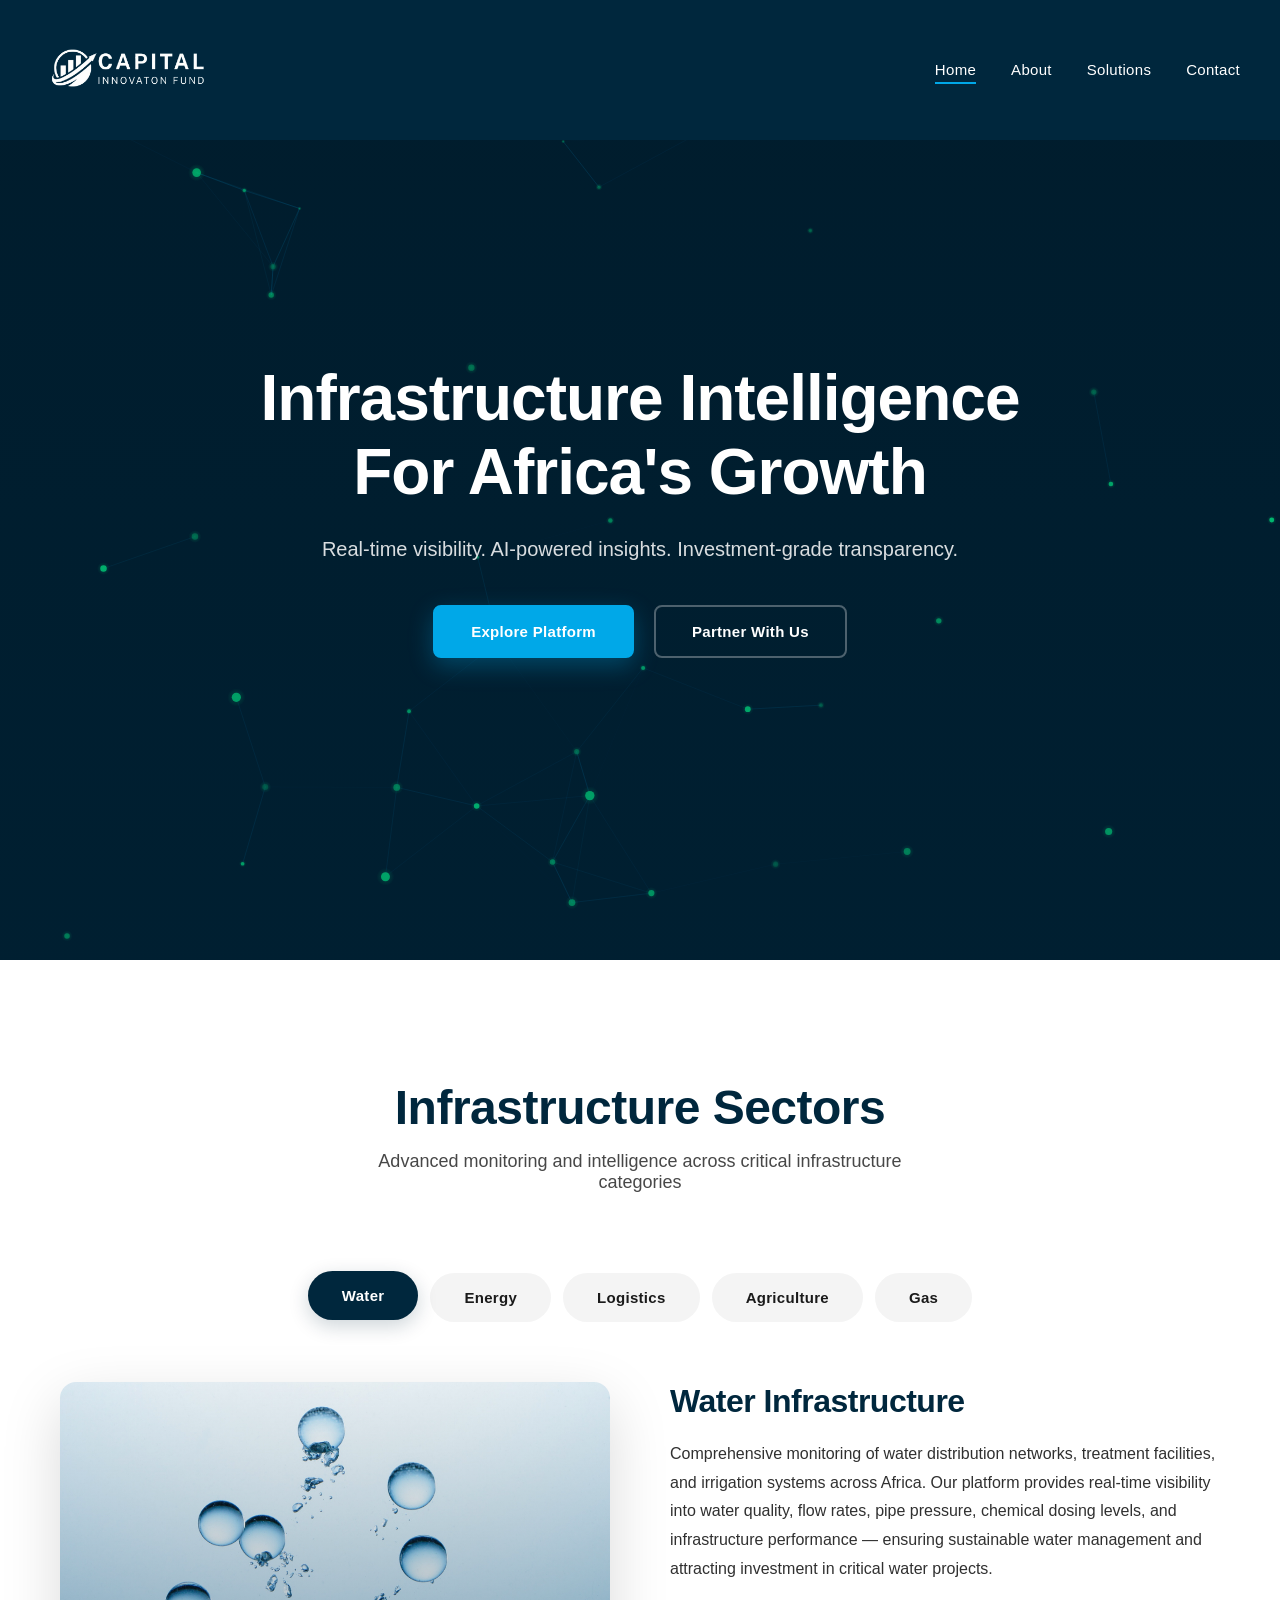
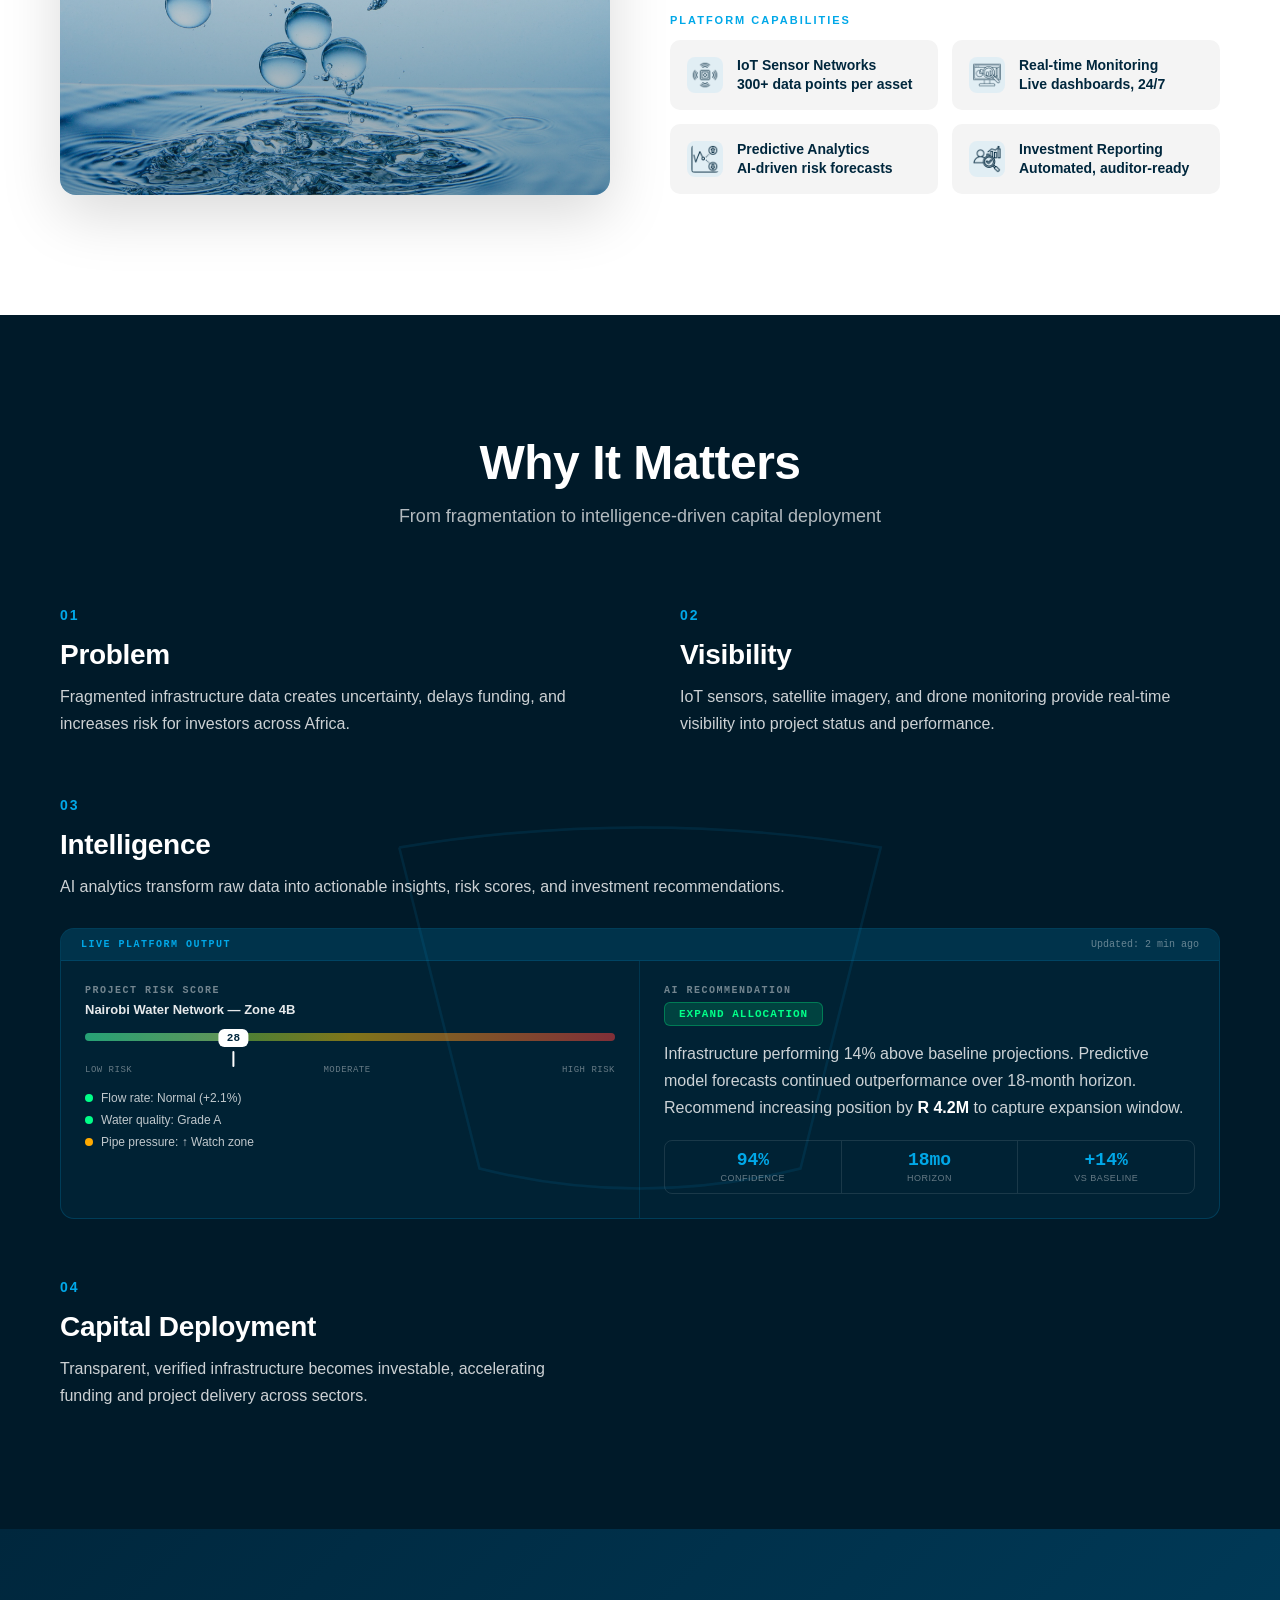
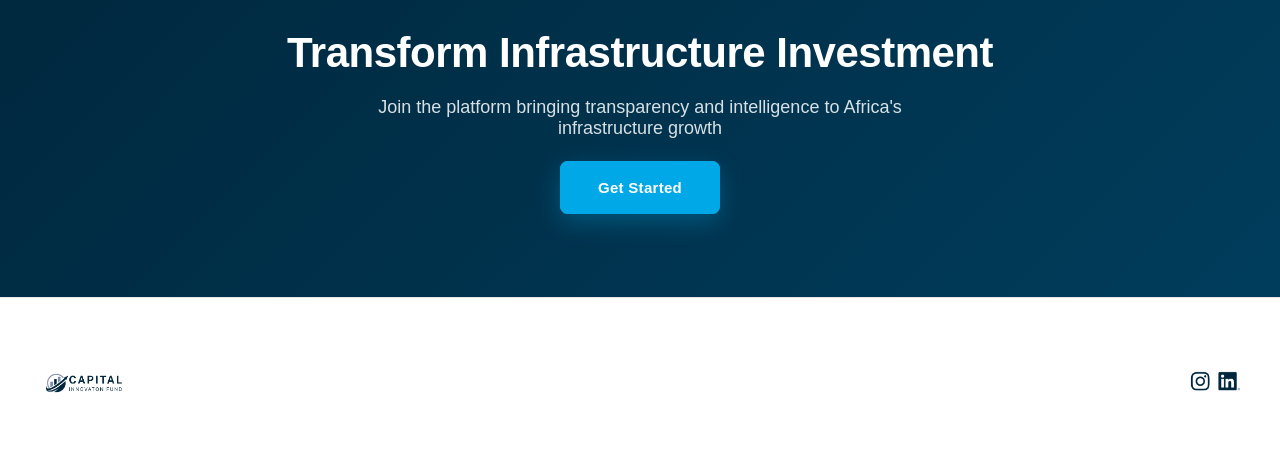
==== commit c86976fa: "Add Google Analytics (gtag.js) tag to all pages Enables tag testing and tracking verification for G-" ====
--- a/index.html
+++ b/index.html
@@ -1,6 +1,15 @@
 <!DOCTYPE html>
 <html lang="en">
 <head>
+<!-- Google tag (gtag.js) -->
+<script async src="https://www.googletagmanager.com/gtag/js?id=G-K5F7ED028S"></script>
+<script>
+  window.dataLayer = window.dataLayer || [];
+  function gtag(){dataLayer.push(arguments);}
+  gtag('js', new Date());
+
+  gtag('config', 'G-K5F7ED028S');
+</script>
 <meta charset="UTF-8">
 <meta name="viewport" content="width=device-width, initial-scale=1.0">
 <meta name="google-site-verification" content="IvQYvxl6Jg-6XZFEUFnVQ3bmYWdVXa50-54sATAOf3g" />
--- a/css/index.css
+++ b/css/index.css
@@ -867,4 +867,342 @@
     flex-direction: column;
     gap: 25px;
   }
+}
+
+
+/* ===================================
+   INDEX.CSS ADDITIONS
+   Append these styles to the bottom of css/index.css
+   Covers:
+   1. Video fallback hidden text
+   2. Enhanced capabilities feature grid
+   3. Intelligence mockup card (Step 03)
+   =================================== */
+
+/* ==================================
+   1. VIDEO FALLBACK — hide raw text
+   ================================== */
+.video-fallback-hidden {
+  display: none;
+}
+
+/* ==================================
+   2. ENHANCED CAPABILITIES GRID
+   Replaces the simple 2-col feature grid
+   ================================== */
+.capabilities-label {
+  font-size: 11px;
+  font-weight: 700;
+  text-transform: uppercase;
+  letter-spacing: 2px;
+  color: var(--accent);
+  margin-bottom: 14px;
+  margin-top: 10px;
+}
+
+/* Override existing .sector-features to use a richer card layout */
+.sector-features {
+  display: grid;
+  grid-template-columns: repeat(2, 1fr);
+  gap: 14px;
+}
+
+.feature-item {
+  display: flex;
+  align-items: center;
+  gap: 14px;
+  padding: 16px;
+  background: var(--grey);
+  border-radius: 10px;
+  border: 1px solid transparent;
+  transition: all 0.3s ease;
+}
+
+.feature-item:hover {
+  background: #fff;
+  border-color: rgba(0, 168, 232, 0.25);
+  box-shadow: 0 4px 16px rgba(0, 168, 232, 0.1);
+  transform: translateY(-2px);
+}
+
+.feature-icon {
+  width: 36px;
+  height: 36px;
+  object-fit: contain;
+  flex-shrink: 0;
+  border-radius: 8px;
+  background: rgba(0, 168, 232, 0.08);
+  padding: 4px;
+}
+
+.feature-text {
+  display: flex;
+  flex-direction: column;
+  gap: 2px;
+}
+
+.feature-title {
+  font-size: 13px;
+  font-weight: 700;
+  color: var(--blue);
+  line-height: 1.2;
+}
+
+.feature-desc {
+  font-size: 11px;
+  color: #888;
+  font-weight: 500;
+}
+
+/* ==================================
+   3. INTELLIGENCE MOCKUP — Step 03
+   ================================== */
+
+/* Make the intelligence step span full width on the 2-col grid */
+.intelligence-step {
+  grid-column: 1 / -1;
+}
+
+.intelligence-mockup {
+  margin-top: 28px;
+  background: rgba(0, 168, 232, 0.06);
+  border: 1px solid rgba(0, 168, 232, 0.2);
+  border-radius: 14px;
+  overflow: hidden;
+  font-family: 'SF Mono', 'Fira Code', 'Courier New', monospace;
+}
+
+.mockup-header {
+  display: flex;
+  justify-content: space-between;
+  align-items: center;
+  padding: 10px 20px;
+  background: rgba(0, 168, 232, 0.12);
+  border-bottom: 1px solid rgba(0, 168, 232, 0.15);
+}
+
+.mockup-badge {
+  font-size: 10px;
+  font-weight: 700;
+  letter-spacing: 1.5px;
+  color: var(--accent);
+  text-transform: uppercase;
+}
+
+.mockup-timestamp {
+  font-size: 10px;
+  color: rgba(255, 255, 255, 0.4);
+}
+
+.mockup-body {
+  display: grid;
+  grid-template-columns: 1fr 1fr;
+  gap: 0;
+}
+
+/* ---- Risk Score Panel ---- */
+.mockup-risk {
+  padding: 24px;
+  border-right: 1px solid rgba(0, 168, 232, 0.15);
+}
+
+.risk-label,
+.rec-label {
+  font-size: 10px;
+  font-weight: 700;
+  text-transform: uppercase;
+  letter-spacing: 1.5px;
+  color: rgba(255, 255, 255, 0.45);
+  margin-bottom: 6px;
+}
+
+.risk-project {
+  font-size: 13px;
+  font-weight: 600;
+  color: rgba(255, 255, 255, 0.9);
+  margin-bottom: 16px;
+  font-family: -apple-system, sans-serif;
+}
+
+/* Risk gauge bar */
+.risk-gauge {
+  margin-bottom: 16px;
+}
+
+.gauge-track {
+  position: relative;
+  height: 8px;
+  background: linear-gradient(90deg,
+    rgba(0, 255, 136, 0.5) 0%,
+    rgba(255, 200, 0, 0.5) 50%,
+    rgba(255, 60, 60, 0.5) 100%
+  );
+  border-radius: 999px;
+  margin-bottom: 24px;
+}
+
+.gauge-fill {
+  position: absolute;
+  left: 0;
+  top: 0;
+  height: 100%;
+  background: rgba(255,255,255,0.15);
+  border-radius: 999px;
+}
+
+.gauge-marker {
+  position: absolute;
+  top: -4px;
+  transform: translateX(-50%);
+  display: flex;
+  flex-direction: column;
+  align-items: center;
+}
+
+.gauge-value {
+  background: #fff;
+  color: var(--blue);
+  font-size: 11px;
+  font-weight: 800;
+  padding: 3px 8px;
+  border-radius: 6px;
+  white-space: nowrap;
+  margin-bottom: 4px;
+}
+
+.gauge-marker::after {
+  content: '';
+  width: 2px;
+  height: 16px;
+  background: #fff;
+  border-radius: 2px;
+  display: block;
+}
+
+.gauge-labels {
+  display: flex;
+  justify-content: space-between;
+}
+
+.gauge-labels span {
+  font-size: 9px;
+  color: rgba(255,255,255,0.4);
+  text-transform: uppercase;
+  letter-spacing: 0.5px;
+}
+
+/* Risk factors list */
+.risk-factors {
+  display: flex;
+  flex-direction: column;
+  gap: 8px;
+}
+
+.factor {
+  display: flex;
+  align-items: center;
+  gap: 8px;
+  font-size: 12px;
+  color: rgba(255,255,255,0.75);
+  font-family: -apple-system, sans-serif;
+}
+
+.factor-dot {
+  width: 8px;
+  height: 8px;
+  border-radius: 50%;
+  background: #00ff88;
+  flex-shrink: 0;
+}
+
+.factor-dot.warn {
+  background: #ffaa00;
+}
+
+/* ---- Recommendation Panel ---- */
+.mockup-recommendation {
+  padding: 24px;
+}
+
+.rec-badge {
+  display: inline-block;
+  font-size: 11px;
+  font-weight: 800;
+  letter-spacing: 1px;
+  padding: 5px 14px;
+  border-radius: 6px;
+  margin-bottom: 14px;
+}
+
+.rec-badge.buy {
+  background: rgba(0, 255, 136, 0.15);
+  color: #00ff88;
+  border: 1px solid rgba(0, 255, 136, 0.3);
+}
+
+.rec-text {
+  font-size: 12px;
+  line-height: 1.7;
+  color: rgba(255,255,255,0.75);
+  font-family: -apple-system, sans-serif;
+  margin-bottom: 18px;
+}
+
+.rec-text strong {
+  color: #fff;
+}
+
+.rec-metrics {
+  display: flex;
+  gap: 0;
+  border: 1px solid rgba(255,255,255,0.1);
+  border-radius: 8px;
+  overflow: hidden;
+}
+
+.rec-metric {
+  flex: 1;
+  text-align: center;
+  padding: 10px 6px;
+  border-right: 1px solid rgba(255,255,255,0.1);
+}
+
+.rec-metric:last-child {
+  border-right: none;
+}
+
+.metric-val {
+  display: block;
+  font-size: 18px;
+  font-weight: 700;
+  color: var(--accent);
+  line-height: 1;
+  margin-bottom: 4px;
+}
+
+.metric-lbl {
+  display: block;
+  font-size: 9px;
+  text-transform: uppercase;
+  letter-spacing: 0.5px;
+  color: rgba(255,255,255,0.4);
+  font-family: -apple-system, sans-serif;
+}
+
+/* ==================================
+   RESPONSIVE — mockup
+   ================================== */
+@media (max-width: 768px) {
+  .mockup-body {
+    grid-template-columns: 1fr;
+  }
+
+  .mockup-risk {
+    border-right: none;
+    border-bottom: 1px solid rgba(0, 168, 232, 0.15);
+  }
+
+  .sector-features {
+    grid-template-columns: 1fr;
+  }
 }
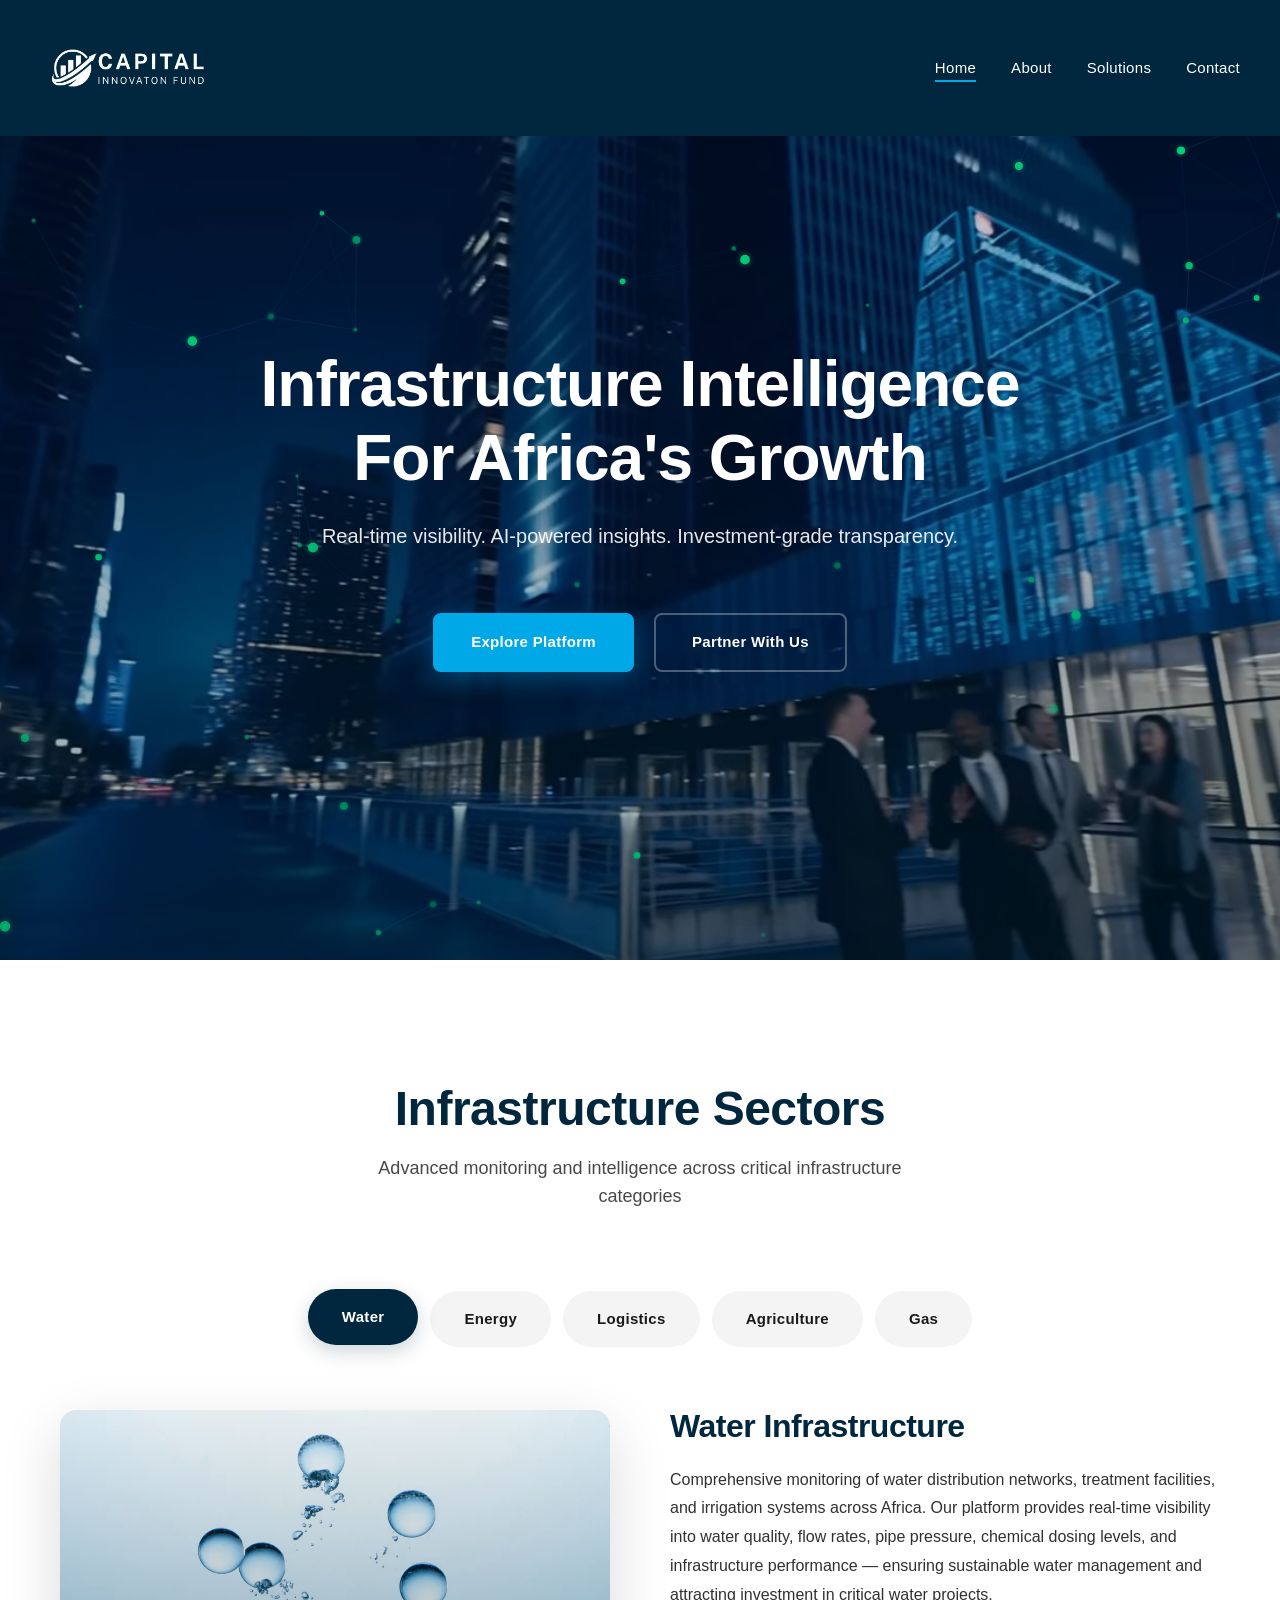
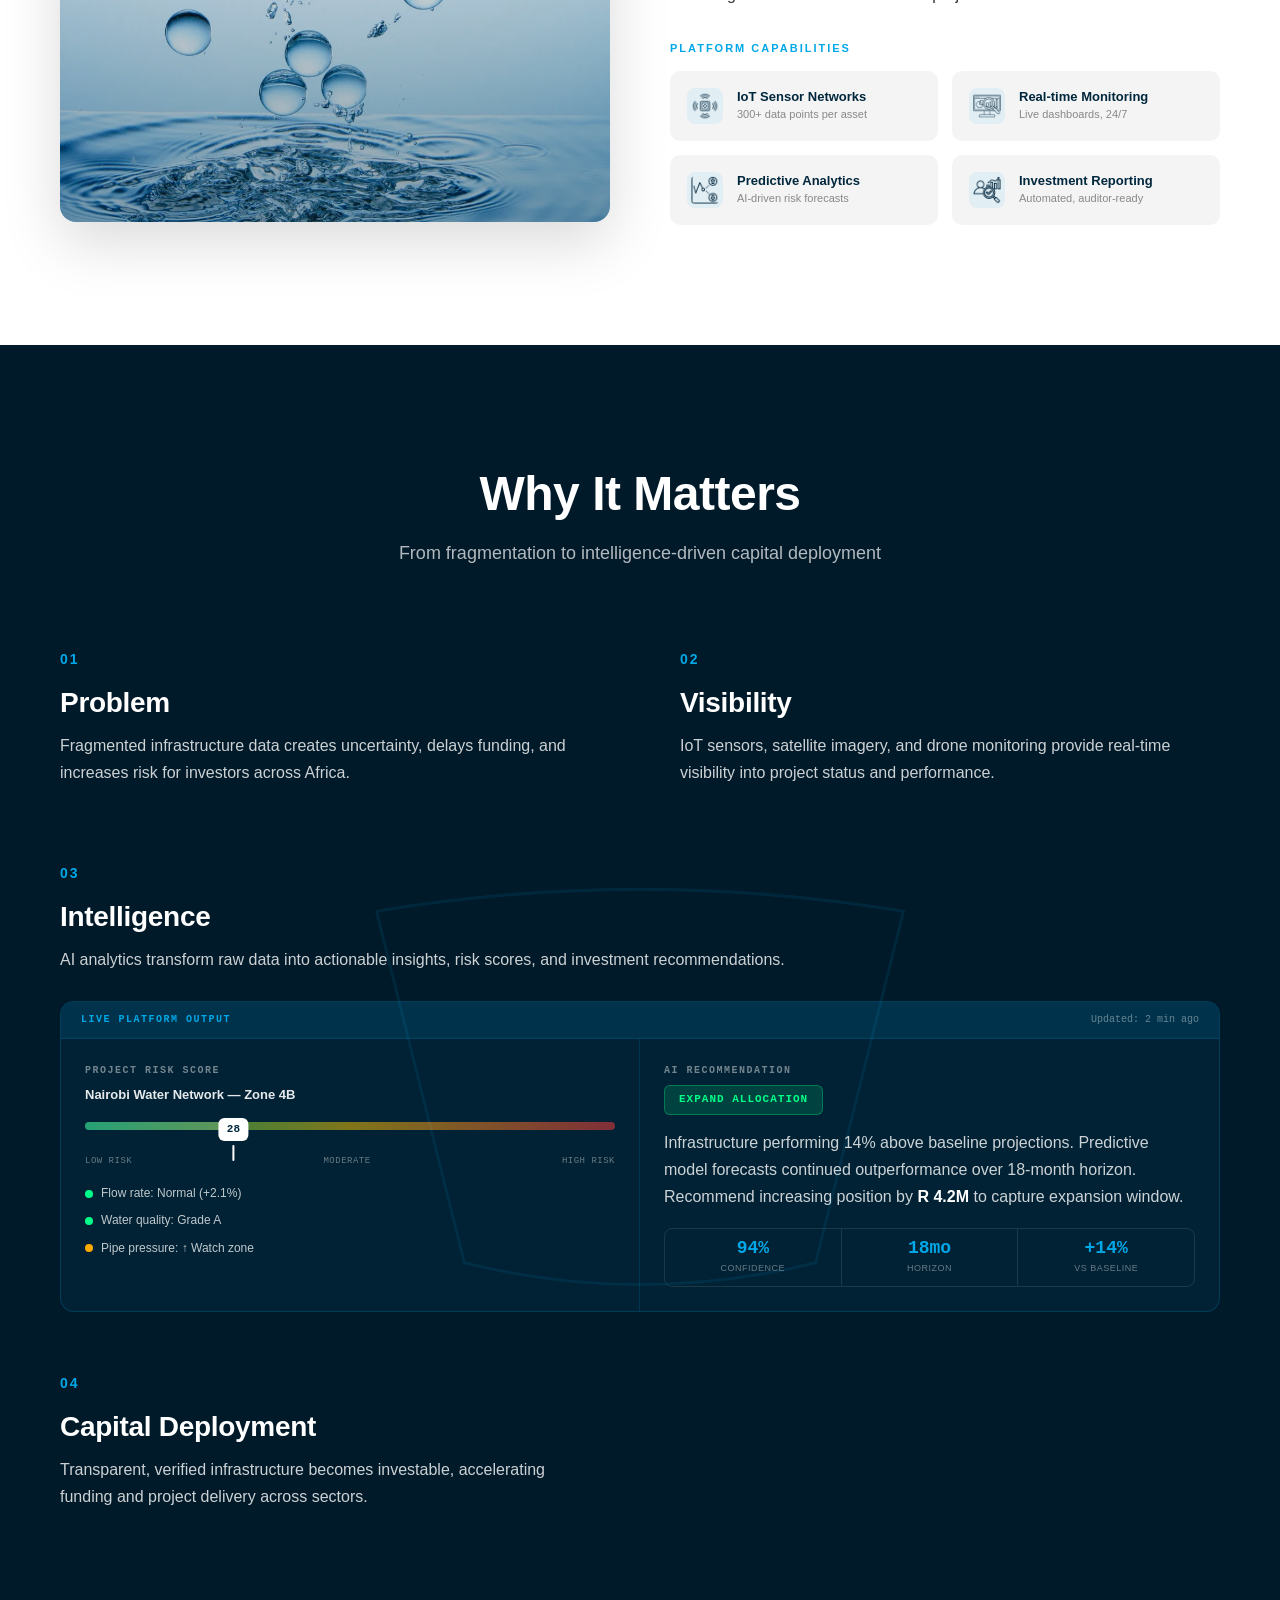
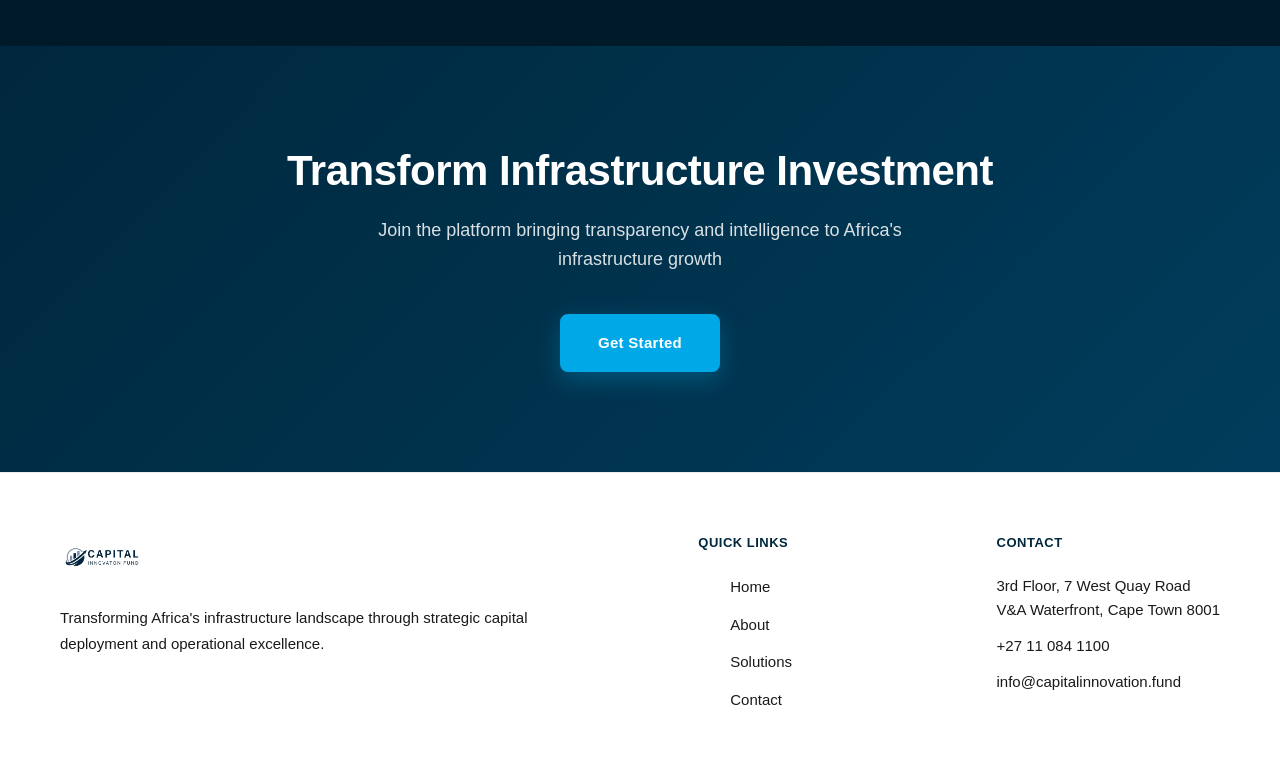
==== commit a9d24b5e: "Rebuild site foundation: consolidate CSS/JS, fix nav, optimize assets, SEO - Merge 4 page-specific C" ====
--- a/index.html
+++ b/index.html
@@ -1,5 +1,5 @@
 <!DOCTYPE html>
-<html lang="en">
+<html lang="en" class="site">
 <head>
 <!-- Google tag (gtag.js) -->
 <script async src="https://www.googletagmanager.com/gtag/js?id=G-K5F7ED028S"></script>
@@ -14,14 +14,43 @@
 <meta name="viewport" content="width=device-width, initial-scale=1.0">
 <meta name="google-site-verification" content="IvQYvxl6Jg-6XZFEUFnVQ3bmYWdVXa50-54sATAOf3g" />
 <title>Capital Innovation Fund - Infrastructure Intelligence Platform</title>
-<link rel="stylesheet" href="css/index.css">
+<meta name="description" content="Capital Innovation Fund brings real-time IoT monitoring, AI analytics, and investment-grade transparency to infrastructure investment across Africa's energy, water, logistics, agriculture and gas sectors.">
+<meta name="keywords" content="infrastructure investment Africa, infrastructure intelligence platform, IoT monitoring, AI analytics, infrastructure funding, real-time infrastructure monitoring">
+<meta property="og:type" content="website">
+<meta property="og:site_name" content="Capital Innovation Fund">
+<meta property="og:title" content="Capital Innovation Fund - Infrastructure Intelligence Platform">
+<meta property="og:description" content="Real-time visibility. AI-powered insights. Investment-grade transparency for Africa's infrastructure growth.">
+<meta property="og:url" content="https://capitalinnovationfund.co.za/">
+<link rel="canonical" href="https://capitalinnovationfund.co.za/">
+<meta property="og:image" content="https://capitalinnovationfund.co.za/images/hero.webp">
+<script type="application/ld+json">
+{
+  "@context": "https://schema.org",
+  "@type": "Organization",
+  "name": "Capital Innovation Fund",
+  "url": "https://capitalinnovationfund.co.za/",
+  "logo": "https://capitalinnovationfund.co.za/images/logo.webp",
+  "description": "Infrastructure intelligence platform combining institutional capital with real-time monitoring across Africa's energy, water, logistics, agriculture and gas sectors.",
+  "address": {
+    "@type": "PostalAddress",
+    "streetAddress": "3rd Floor, 7 West Quay Road, V&A Waterfront",
+    "addressLocality": "Cape Town",
+    "postalCode": "8001",
+    "addressCountry": "ZA"
+  },
+  "telephone": "+27110841100",
+  "email": "info@capitalinnovation.fund"
+}
+</script>
+<link rel="stylesheet" href="https://cdn.jsdelivr.net/npm/bootstrap@5.3.3/dist/css/bootstrap.min.css">
+<link rel="stylesheet" href="css/site.css">
 </head>
-<body>
+<body class="site-body page-home">
 
 <!-- NAVIGATION -->
-<nav id="mainNav">
+<nav id="main_nav" class="site-nav">
   <div class="logo">
-    <img src="images/white logo.png" alt="Capital Innovation Fund">
+    <img src="images/white logo.webp" alt="Capital Innovation Fund">
   </div>
 
   <!-- Desktop Menu — only visible on ≥969px via CSS -->
@@ -68,8 +97,9 @@
     muted
     loop
     playsinline
-    poster="images/hero-poster.jpg"
+    poster="images/hero-poster.webp"
   >
+    <source src="images/hero.webm" type="video/webm">
     <source src="images/hero.mp4" type="video/mp4">
     <!-- Hidden fallback text — styled display:none in CSS -->
     <span class="video-fallback-hidden">Your browser does not support the video tag.</span>
@@ -77,7 +107,7 @@
 
   <!-- Animated Network Canvas Overlay -->
   <div class="network-canvas-container">
-    <canvas id="networkCanvas"></canvas>
+    <canvas id="network_canvas"></canvas>
   </div>
 
   <div class="hero-overlay"></div>
@@ -105,7 +135,7 @@
   </div>
 
   <div class="sector-selector">
-    <!-- Sector Tabs -->
+    <!-- Sector Tabs — desktop/tablet only, see .sector-select below for mobile -->
     <div class="sector-tabs">
       <button class="sector-tab active" data-sector="water">
         <span class="tab-label">Water</span>
@@ -124,43 +154,53 @@
       </button>
     </div>
 
+    <!-- Sector Dropdown — mobile only, see .sector-tabs above for desktop -->
+    <label for="sector_select" class="visually-hidden">Choose an infrastructure sector</label>
+    <select id="sector_select" class="sector-select">
+      <option value="water">Water</option>
+      <option value="energy">Energy</option>
+      <option value="logistics">Logistics</option>
+      <option value="agriculture">Agriculture</option>
+      <option value="gas">Gas</option>
+    </select>
+
     <!-- Sector Content Display -->
     <div class="sector-display">
       <div class="sector-image">
-        <img id="sectorImage" src="images/water.png" alt="Water Infrastructure">
+        <img loading="lazy" decoding="async" id="sector_image" src="images/water.webp" alt="Water Infrastructure">
         <div class="image-overlay"></div>
       </div>
 
       <div class="sector-description">
-        <h3 id="sectorTitle">Water Infrastructure</h3>
-        <p id="sectorText">Comprehensive monitoring of water distribution networks, treatment facilities, and irrigation systems across Africa. Our platform provides real-time visibility into water quality, flow rates, pipe pressure, chemical dosing levels, and infrastructure performance — ensuring sustainable water management and attracting investment in critical water projects.</p>
+        <h3 id="sector_title">Water Infrastructure</h3>
+        <p id="sector_text">Comprehensive monitoring of water distribution networks, treatment facilities, and irrigation systems across Africa. Our platform provides real-time visibility into water quality, flow rates, pipe pressure, chemical dosing levels, and infrastructure performance — ensuring sustainable water management and attracting investment in critical water projects.</p>
 
         <!-- UPGRADED: Capabilities rendered as a visual grid with icons -->
         <div class="capabilities-label">Platform Capabilities</div>
         <div class="sector-features">
           <div class="feature-item">
-            <img class="feature-icon" src="images/sensors.png" alt="IoT Sensor Networks">
+            <img loading="lazy" decoding="async" class="feature-icon" src="images/sensors.webp" alt="IoT Sensor Networks">
             <div class="feature-text">
               <span class="feature-title">IoT Sensor Networks</span>
               <span class="feature-desc">300+ data points per asset</span>
             </div>
           </div>
           <div class="feature-item">
-            <img class="feature-icon" src="images/monitoring.png" alt="Real-time Monitoring">
+            <img loading="lazy" decoding="async" class="feature-icon" src="images/monitoring.webp" alt="Real-time Monitoring">
             <div class="feature-text">
               <span class="feature-title">Real-time Monitoring</span>
               <span class="feature-desc">Live dashboards, 24/7</span>
             </div>
           </div>
           <div class="feature-item">
-            <img class="feature-icon" src="images/prediction.png" alt="Predictive Analytics">
+            <img loading="lazy" decoding="async" class="feature-icon" src="images/prediction.webp" alt="Predictive Analytics">
             <div class="feature-text">
               <span class="feature-title">Predictive Analytics</span>
               <span class="feature-desc">AI-driven risk forecasts</span>
             </div>
           </div>
           <div class="feature-item">
-            <img class="feature-icon" src="images/auditor.png" alt="Investment Reporting">
+            <img loading="lazy" decoding="async" class="feature-icon" src="images/auditor.webp" alt="Investment Reporting">
             <div class="feature-text">
               <span class="feature-title">Investment Reporting</span>
               <span class="feature-desc">Automated, auditor-ready</span>
@@ -180,8 +220,8 @@
   <div class="timeline-container">
     <div class="africa-map">
       <svg class="map-svg" viewBox="0 0 800 800">
-        <path id="timelinePath" class="timeline-path" d="M 100 200 Q 400 150 700 200 Q 650 400 600 600 Q 400 650 200 600 Q 150 400 100 200" />
-        <path id="timelinePathFill" class="timeline-path-fill" d="M 100 200 Q 400 150 700 200 Q 650 400 600 600 Q 400 650 200 600 Q 150 400 100 200" />
+        <path id="timeline_path" class="timeline-path" d="M 100 200 Q 400 150 700 200 Q 650 400 600 600 Q 400 650 200 600 Q 150 400 100 200" />
+        <path id="timeline_path_fill" class="timeline-path-fill" d="M 100 200 Q 400 150 700 200 Q 650 400 600 600 Q 400 650 200 600 Q 150 400 100 200" />
       </svg>
     </div>
 
@@ -224,8 +264,8 @@
                 <div class="risk-project">Nairobi Water Network — Zone 4B</div>
                 <div class="risk-gauge">
                   <div class="gauge-track">
-                    <div class="gauge-fill" style="width: 28%"></div>
-                    <div class="gauge-marker" style="left: 28%">
+                    <div class="gauge-fill gauge-fill--28"></div>
+                    <div class="gauge-marker gauge-marker--28">
                       <span class="gauge-value">28</span>
                     </div>
                   </div>
@@ -299,15 +339,35 @@
 </section>
 
 <!-- FOOTER -->
-<footer>
-  <div class="footer-content">
-    <img src="images/navy logo.png" alt="Capital Innovation Fund">
-    <div class="social">
-      <img src="images/social.png" alt="Social Media">
+<footer class="site-footer">
+  <div class="footer-container">
+    <div class="footer-simple">
+      <div class="footer-brand">
+        <img loading="lazy" decoding="async" src="images/navy logo.webp" alt="Capital Innovation Fund" class="footer-logo">
+        <p class="footer-tagline">Transforming Africa's infrastructure landscape through strategic capital deployment and operational excellence.</p>
+      </div>
+
+      <div class="footer-links">
+        <div class="footer-links-title">Quick Links</div>
+        <ul>
+          <li><a href="index.html">Home</a></li>
+          <li><a href="about.html">About</a></li>
+          <li><a href="solutions.html">Solutions</a></li>
+          <li><a href="contact.html">Contact</a></li>
+        </ul>
+      </div>
+
+      <div class="footer-contact">
+        <div class="footer-links-title">Contact</div>
+        <p>3rd Floor, 7 West Quay Road<br>V&amp;A Waterfront, Cape Town 8001</p>
+        <p><a href="tel:+27110841100">+27 11 084 1100</a></p>
+        <p><a href="mailto:info@capitalinnovation.fund">info@capitalinnovation.fund</a></p>
+      </div>
     </div>
   </div>
 </footer>
 
-<script src="js/index.js"></script>
+<script src="https://cdn.jsdelivr.net/npm/bootstrap@5.3.3/dist/js/bootstrap.bundle.min.js"></script>
+<script src="js/site.js"></script>
 </body>
 </html>
--- a/css/site.css
+++ b/css/site.css
@@ -0,0 +1,3638 @@
+/* ===================================
+   SITE-WIDE SHARED STYLES
+   Capital Innovation Fund
+   =================================== */
+
+:root {
+  --blue: #00273d;
+  --blue-dark: #001a29;
+  --blue-light: #003d5c;
+  --white: #fff;
+  --grey: #f8f9fa;
+  --grey-light: #f4f4f4;
+  --grey-dark: #1a1a1a;
+  --grey-medium: #666;
+  --accent: #00a8e8;
+  --accent-light: #33bef0;
+  --success: #0f8;
+  --warning: #fa0;
+  --border: #00000014;
+  --gradient-primary: linear-gradient(135deg, var(--accent) 0%, var(--success) 100%);
+  --section-padding: 120px;
+  --container-max: 1400px;
+  --transition-smooth: all 0.4s cubic-bezier(0.4, 0, 0.2, 1);
+  --shadow-elevated: 0 20px 60px #0000004c;
+}
+
+* {
+  margin: 0;
+  padding: 0;
+  box-sizing: border-box;
+}
+
+.site, .site-body {
+  overflow-x: hidden;
+  max-width: 100%;
+  scroll-behavior: smooth;
+}
+
+.site-body, .site {
+  font-family: -apple-system, BlinkMacSystemFont, 'Segoe UI', Arial, sans-serif;
+  color: var(--grey-dark);
+  background: var(--white);
+  -webkit-font-smoothing: antialiased;
+  -moz-osx-font-smoothing: grayscale;
+  line-height: 1.6;
+}
+
+.hero-scroll-indicator {
+  display: flex;
+  flex-direction: column;
+  align-items: center;
+  gap: 12px;
+  animation: fadeInUp 1s cubic-bezier(0.4, 0, 0.2, 1) forwards 0.8s;
+  opacity: 0;
+  cursor: pointer;
+}
+
+.scroll-arrow {
+  width: 30px;
+  height: 50px;
+  border: 2px solid #ffffff80;
+  border-radius: 20px;
+  position: relative;
+}
+
+.scroll-arrow::before {
+  content: '';
+  position: absolute;
+  top: 10px;
+  left: 50%;
+  width: 6px;
+  height: 6px;
+  background: var(--accent);
+  border-radius: 50%;
+  transform: translateX(-50%);
+  animation: scrollBounce 2s ease infinite;
+}
+
+@keyframes scrollBounce {
+  0%, 100% {
+    top: 10px;
+    opacity: 1;
+  }
+  50% {
+    top: 25px;
+    opacity: 0.3;
+  }
+}
+
+.hero-scroll-indicator span {
+  font-size: 13px;
+  font-weight: 600;
+  color: #ffffffb2;
+  text-transform: uppercase;
+  letter-spacing: 1.5px;
+}
+
+@keyframes fadeInUp {
+  from {
+    opacity: 0;
+    transform: translateY(20px);
+  }
+  to {
+    opacity: 1;
+    transform: translateY(0);
+  }
+}
+
+/* ==================================
+   NAVIGATION (shared)
+   ================================== */
+
+.site-nav {
+  width: 100%;
+  background: var(--blue);
+  padding: 18px 40px;
+  display: flex;
+  justify-content: space-between;
+  align-items: center;
+  position: fixed;
+  top: 0;
+  z-index: 1000;
+  transition: all 0.4s cubic-bezier(0.4, 0, 0.2, 1);
+}
+
+.site-nav.scrolled {
+  background: #00273dd9;
+  backdrop-filter: blur(20px);
+  -webkit-backdrop-filter: blur(20px);
+  box-shadow: 0 4px 30px #0000001a;
+  padding: 12px 40px;
+}
+
+.site-nav .logo img {
+  height: 100px;
+  transition: height 0.3s cubic-bezier(0.4, 0, 0.2, 1);
+}
+
+.site-nav.scrolled .logo img {
+  height: 38px;
+}
+
+/* Desktop Menu */
+.desktop-menu {
+  list-style: none;
+  display: flex;
+  gap: 35px;
+  padding: 0;
+  margin: 0;
+}
+
+.desktop-menu li {
+  position: relative;
+}
+
+.desktop-menu li a {
+  color: var(--white);
+  text-decoration: none;
+  font-size: 15px;
+  font-weight: 500;
+  letter-spacing: 0.3px;
+  transition: opacity 0.3s cubic-bezier(0.4, 0, 0.2, 1);
+  position: relative;
+}
+
+.desktop-menu li a::after {
+  content: '';
+  position: absolute;
+  bottom: -6px;
+  left: 0;
+  width: 0;
+  height: 2px;
+  background: var(--accent);
+  transition: width 0.3s cubic-bezier(0.4, 0, 0.2, 1);
+}
+
+.desktop-menu li a:hover::after,
+.desktop-menu li a.active::after {
+  width: 100%;
+}
+
+/* Mobile Menu Toggle */
+.mobile-menu-toggle {
+  display: none;
+  flex-direction: column;
+  gap: 5px;
+  background: transparent;
+  border: none;
+  cursor: pointer;
+  padding: 8px;
+  z-index: 1001;
+}
+
+.hamburger-line {
+  width: 25px;
+  height: 2px;
+  background: var(--white);
+  transition: all 0.3s cubic-bezier(0.4, 0, 0.2, 1);
+  border-radius: 2px;
+}
+
+.mobile-menu-toggle.active .hamburger-line:nth-child(1) {
+  transform: rotate(45deg) translate(7px, 7px);
+}
+
+.mobile-menu-toggle.active .hamburger-line:nth-child(2) {
+  opacity: 0;
+}
+
+.mobile-menu-toggle.active .hamburger-line:nth-child(3) {
+  transform: rotate(-45deg) translate(7px, -7px);
+}
+
+/* Mobile Sidebar */
+.mobile-sidebar {
+  position: fixed;
+  top: 0;
+  right: -100%;
+  width: 100%;
+  height: 100vh;
+  z-index: 1002;
+  transition: right 0.4s cubic-bezier(0.4, 0, 0.2, 1);
+}
+
+.mobile-sidebar.active {
+  right: 0;
+}
+
+.sidebar-overlay {
+  position: absolute;
+  top: 0;
+  left: 0;
+  width: 100%;
+  height: 100%;
+  background: #0009;
+  backdrop-filter: blur(4px);
+  opacity: 0;
+  transition: opacity 0.4s cubic-bezier(0.4, 0, 0.2, 1);
+}
+
+.mobile-sidebar.active .sidebar-overlay {
+  opacity: 1;
+}
+
+.sidebar-content {
+  position: absolute;
+  top: 0;
+  right: 0;
+  width: 280px;
+  height: 100%;
+  background: #00273df2;
+  backdrop-filter: blur(20px);
+  -webkit-backdrop-filter: blur(20px);
+  box-shadow: -4px 0 30px #0000004c;
+  padding: 80px 30px 40px;
+  transform: translateX(100%);
+  transition: transform 0.4s cubic-bezier(0.4, 0, 0.2, 1);
+}
+
+.mobile-sidebar.active .sidebar-content {
+  transform: translateX(0);
+}
+
+.sidebar-close {
+  position: absolute;
+  top: 20px;
+  right: 20px;
+  background: transparent;
+  border: none;
+  color: var(--white);
+  font-size: 36px;
+  cursor: pointer;
+  width: 40px;
+  height: 40px;
+  display: flex;
+  align-items: center;
+  justify-content: center;
+  transition: transform 0.3s cubic-bezier(0.4, 0, 0.2, 1);
+}
+
+.sidebar-close:hover {
+  transform: rotate(90deg);
+}
+
+.sidebar-menu {
+  list-style: none;
+  padding: 0;
+  margin: 0;
+  display: flex;
+  flex-direction: column;
+  gap: 8px;
+}
+
+.sidebar-menu li a {
+  display: block;
+  color: var(--white);
+  text-decoration: none;
+  font-size: 18px;
+  font-weight: 500;
+  padding: 16px 20px;
+  border-radius: 8px;
+  transition: all 0.3s cubic-bezier(0.4, 0, 0.2, 1);
+  letter-spacing: 0.3px;
+}
+
+.sidebar-menu li a:hover,
+.sidebar-menu li a.active {
+  background: #00a8e833;
+  border-left: 3px solid var(--accent);
+  padding-left: 17px;
+}
+
+@media (width < 968px) {
+  .desktop-menu {
+    display: none;
+  }
+
+  .mobile-menu-toggle {
+    display: flex;
+  }
+
+  .site-nav {
+    padding: 15px 25px;
+  }
+}
+
+@media (width < 600px) {
+  .site-nav {
+    padding: 12px 20px;
+  }
+
+  .site-nav .logo img {
+    height: 35px;
+  }
+
+  .sidebar-content {
+    width: 240px;
+  }
+}
+
+
+/* ==================================
+   HERO SECTION WITH IMAGE
+   ================================== */
+.hero {
+  height: 100vh;
+  position: relative;
+  display: flex;
+  align-items: center;
+  justify-content: center;
+  background: var(--blue-dark);
+  overflow: hidden;
+  margin-top: 60px;
+}
+
+/* Hero Background Video */
+.hero-background-video {
+  position: absolute;
+  top: 0;
+  left: 0;
+  width: 100%;
+  height: 100%;
+  object-fit: cover;
+  object-position: center;
+  z-index: 1;
+}
+
+.hero .hero-overlay {
+  position: absolute;
+  top: 0;
+  left: 0;
+  width: 100%;
+  height: 100%;
+  background: linear-gradient(180deg, #00273d33 0%, #00273d66 100%);
+  z-index: 3;
+}
+
+/* Network Canvas Overlay */
+.network-canvas-container {
+  position: absolute;
+  top: 0;
+  left: 0;
+  width: 100%;
+  height: 100%;
+  z-index: 2;
+}
+
+#network_canvas {
+  width: 100%;
+  height: 100%;
+  display: block;
+}
+
+
+
+/* Scanning Line Animation */
+.scanning-line {
+  position: absolute;
+  top: 0;
+  left: -100%;
+  width: 100%;
+  height: 100%;
+  background: linear-gradient(90deg, 
+    transparent 0%, 
+    #00a8e81a 45%, 
+    #00a8e84c 50%, 
+    #00a8e81a 55%, 
+    transparent 100%);
+  z-index: 4;
+  animation: scanning 8s cubic-bezier(0.4, 0, 0.2, 1) infinite;
+  pointer-events: none;
+}
+
+@keyframes scanning {
+  0% {
+    left: -100%;
+  }
+  50% {
+    left: 100%;
+  }
+  100% {
+    left: 100%;
+  }
+}
+
+/* Hero Content */
+.hero-content {
+  position: relative;
+  z-index: 10;
+  text-align: center;
+  max-width: 900px;
+  padding: 0 40px;
+  color: var(--white);
+}
+
+.hero-title {
+  font-size: 64px;
+  font-weight: 700;
+  line-height: 1.15;
+  margin-bottom: 24px;
+  letter-spacing: -1px;
+}
+
+.hero-title .line {
+  display: block;
+  opacity: 0;
+  transform: translateY(30px);
+  animation: fadeInUp 0.8s cubic-bezier(0.4, 0, 0.2, 1) forwards;
+}
+
+.hero-title .line:nth-child(1) {
+  animation-delay: 0.2s;
+}
+
+.hero-title .line:nth-child(2) {
+  animation-delay: 0.4s;
+}
+
+
+
+.hero-subtitle {
+  font-size: 20px;
+  line-height: 1.7;
+  color: #ffffffe6;
+  max-width: 900px;
+  margin: 0 auto 60px;
+  opacity: 0;
+  animation: fadeInUp 1s cubic-bezier(0.4, 0, 0.2, 1) forwards 0.6s;
+}
+
+.btns {
+  display: flex;
+  gap: 20px;
+  justify-content: center;
+  flex-wrap: wrap;
+  opacity: 0;
+  animation: fadeInUp 0.8s cubic-bezier(0.4, 0, 0.2, 1) forwards 0.8s;
+}
+
+.btn {
+  padding: 16px 36px;
+  font-size: 15px;
+  font-weight: 600;
+  text-decoration: none;
+  border-radius: 8px;
+  transition: all 0.3s cubic-bezier(0.4, 0, 0.2, 1);
+  position: relative;
+  overflow: hidden;
+  letter-spacing: 0.3px;
+}
+
+.btn::before {
+  content: '';
+  position: absolute;
+  top: 50%;
+  left: 50%;
+  width: 0;
+  height: 0;
+  background: #fff3;
+  border-radius: 50%;
+  transform: translate(-50%, -50%);
+  transition: width 0.6s, height 0.6s;
+}
+
+.btn:hover::before {
+  width: 300px;
+  height: 300px;
+}
+
+.btn-primary {
+  background: var(--accent);
+  color: var(--white);
+  border: 2px solid var(--accent);
+  box-shadow: 0 8px 24px #00a8e84c;
+}
+
+.btn-primary:hover {
+  background: #0096d1;
+  box-shadow: 0 12px 32px #00a8e866;
+  transform: translateY(-2px);
+}
+
+.btn-secondary {
+  background: transparent;
+  color: var(--white);
+  border: 2px solid #ffffff4c;
+}
+
+.btn-secondary:hover {
+  background: #ffffff1a;
+  border-color: var(--white);
+  transform: translateY(-2px);
+}
+
+/* On light-background CTA sections, the secondary button needs dark text/border instead */
+.partner-cta .btn-secondary,
+.solutions-cta .btn-secondary {
+  color: var(--blue);
+  border-color: var(--blue);
+}
+
+.partner-cta .btn-secondary:hover,
+.solutions-cta .btn-secondary:hover {
+  background: var(--blue);
+  color: var(--white);
+  border-color: var(--blue);
+}
+
+/* ==================================
+   SOLUTIONS - INTERACTIVE SELECTOR
+   ================================== */
+.solutions-interactive {
+  padding: 120px 60px;
+  background: var(--white);
+}
+
+.solutions-header {
+  text-align: center;
+  margin-bottom: 80px;
+}
+
+.solutions-header h2 {
+  font-size: 48px;
+  font-weight: 700;
+  color: var(--blue);
+  margin-bottom: 16px;
+  letter-spacing: -0.5px;
+}
+
+.solutions-header p {
+  font-size: 18px;
+  color: var(--grey-dark);
+  opacity: 0.8;
+  max-width: 600px;
+  margin: 0 auto;
+}
+
+.sector-selector {
+  max-width: 1200px;
+  margin: 0 auto;
+}
+
+/* Sector Tabs */
+.sector-tabs {
+  display: flex;
+  gap: 12px;
+  justify-content: center;
+  margin-bottom: 60px;
+  flex-wrap: wrap;
+}
+
+.sector-tab {
+  padding: 14px 32px;
+  background: var(--grey-light);
+  border: 2px solid transparent;
+  border-radius: 50px;
+  font-size: 15px;
+  font-weight: 600;
+  color: var(--grey-dark);
+  cursor: pointer;
+  transition: all 0.3s cubic-bezier(0.4, 0, 0.2, 1);
+  letter-spacing: 0.3px;
+}
+
+.sector-tab:hover {
+  background: #00273d0d;
+  border-color: var(--blue);
+}
+
+.sector-tab.active {
+  background: var(--blue);
+  color: var(--white);
+  box-shadow: 0 6px 20px #00273d33;
+  transform: translateY(-2px);
+}
+
+/* Sector Dropdown — mobile only (shown via the width < 968px override below) */
+.sector-select {
+  display: none;
+  width: 100%;
+  margin-bottom: 40px;
+  padding: 18px 52px 18px 20px;
+  background: var(--white);
+  border: 2px solid var(--blue);
+  border-radius: 12px;
+  font-size: 16px;
+  font-weight: 600;
+  color: var(--blue);
+  cursor: pointer;
+  appearance: none;
+  box-shadow: 0 4px 14px #00273d1f;
+  transition: all 0.3s cubic-bezier(0.4, 0, 0.2, 1);
+  background-image: url("data:image/svg+xml,%3Csvg xmlns='http://www.w3.org/2000/svg' width='20' height='20' viewBox='0 0 20 20'%3E%3Ccircle cx='10' cy='10' r='10' fill='%2300a8e8'/%3E%3Cpath d='M6 8.5l4 4 4-4' stroke='%23ffffff' stroke-width='2' fill='none' stroke-linecap='round' stroke-linejoin='round'/%3E%3C/svg%3E");
+  background-repeat: no-repeat;
+  background-position: right 16px center;
+}
+
+.sector-select:hover {
+  border-color: var(--accent);
+  box-shadow: 0 6px 20px #00273d33;
+}
+
+.sector-select:focus-visible {
+  outline: 2px solid var(--accent);
+  outline-offset: 2px;
+}
+
+/* Sector Display */
+.sector-display {
+  display: grid;
+  grid-template-columns: 1fr 1fr;
+  gap: 60px;
+  align-items: center;
+}
+
+.sector-image {
+  position: relative;
+  border-radius: 16px;
+  overflow: hidden;
+  box-shadow: 0 20px 60px #00000026;
+  aspect-ratio: 4/3;
+}
+
+.sector-image img {
+  width: 100%;
+  height: 100%;
+  object-fit: cover;
+  transition: transform 0.6s cubic-bezier(0.4, 0, 0.2, 1), opacity 0.3s cubic-bezier(0.4, 0, 0.2, 1);
+}
+
+.sector-image:hover img {
+  transform: scale(1.05);
+}
+
+.image-overlay {
+  position: absolute;
+  top: 0;
+  left: 0;
+  width: 100%;
+  height: 100%;
+  background: linear-gradient(180deg, transparent 0%, #00273d66 100%);
+  pointer-events: none;
+}
+
+/* Sector Description */
+.sector-description {
+  opacity: 1;
+  transition: opacity 0.3s cubic-bezier(0.4, 0, 0.2, 1);
+}
+
+.sector-description h3 {
+  font-size: 32px;
+  font-weight: 700;
+  color: var(--blue);
+  margin-bottom: 20px;
+  letter-spacing: -0.5px;
+}
+
+.sector-description p {
+  font-size: 16px;
+  line-height: 1.8;
+  color: var(--grey-dark);
+  margin-bottom: 30px;
+  opacity: 0.9;
+}
+
+/* ==================================
+   WHY IT MATTERS - TIMELINE
+   ================================== */
+.why-timeline {
+  padding: 120px 60px;
+  background: var(--blue-dark);
+  color: var(--white);
+  position: relative;
+  overflow: hidden;
+}
+
+.timeline-title {
+  font-size: 48px;
+  font-weight: 700;
+  text-align: center;
+  margin-bottom: 16px;
+  letter-spacing: -0.5px;
+}
+
+.timeline-subtitle {
+  font-size: 18px;
+  text-align: center;
+  color: #ffffffb2;
+  margin-bottom: 80px;
+  max-width: 700px;
+  margin-left: auto;
+  margin-right: auto;
+}
+
+.timeline-container {
+  position: relative;
+  max-width: 1200px;
+  margin: 0 auto;
+}
+
+/* Africa Map Background */
+.africa-map {
+  position: absolute;
+  top: 50%;
+  left: 50%;
+  transform: translate(-50%, -50%);
+  width: 80%;
+  height: 80%;
+  opacity: 0.1;
+  z-index: 1;
+}
+
+.map-svg {
+  width: 100%;
+  height: 100%;
+}
+
+.timeline-path {
+  fill: none;
+  stroke: #fff3;
+  stroke-width: 3;
+}
+
+.timeline-path-fill {
+  fill: none;
+  stroke: var(--accent);
+  stroke-width: 3;
+  stroke-dasharray: 2000;
+  stroke-dashoffset: 2000;
+  transition: stroke-dashoffset 2s cubic-bezier(0.4, 0, 0.2, 1);
+}
+
+.timeline-path-fill.active {
+  stroke-dashoffset: 0;
+}
+
+/* Timeline Steps */
+.timeline-steps {
+  position: relative;
+  z-index: 2;
+  display: grid;
+  grid-template-columns: repeat(2, 1fr);
+  gap: 60px 80px;
+}
+
+.timeline-step {
+  opacity: 0;
+  transform: translateY(40px);
+  transition: all 0.8s cubic-bezier(0.4, 0, 0.2, 1);
+}
+
+.timeline-step.visible {
+  opacity: 1;
+  transform: translateY(0);
+}
+
+.step-number {
+  font-size: 14px;
+  font-weight: 700;
+  color: var(--accent);
+  margin-bottom: 16px;
+  letter-spacing: 2px;
+}
+
+.step-content h3 {
+  font-size: 28px;
+  font-weight: 700;
+  margin-bottom: 12px;
+  letter-spacing: -0.3px;
+}
+
+.step-content p {
+  font-size: 16px;
+  line-height: 1.7;
+  color: #fffc;
+}
+
+/* ==================================
+   CTA SECTION
+   ================================== */
+.cta-section {
+  padding: 100px 60px;
+  background: linear-gradient(135deg, var(--blue) 0%, var(--blue-light) 100%);
+  text-align: center;
+  color: var(--white);
+}
+
+.cta-section .cta-content h2 {
+  font-size: 42px;
+  font-weight: 700;
+  margin-bottom: 20px;
+  letter-spacing: -0.5px;
+}
+
+.cta-content p {
+  font-size: 18px;
+  color: #ffffffd9;
+  margin-bottom: 40px;
+  max-width: 600px;
+  margin-left: auto;
+  margin-right: auto;
+}
+
+/* ==================================
+   FOOTER
+   ================================== */
+.site-footer {
+  background: var(--blue);
+  border-top: 1px solid #ffffff14;
+  padding: 60px 60px 40px;
+}
+
+.footer-container {
+  max-width: var(--container-max);
+  margin: 0 auto;
+}
+
+.footer-simple {
+  display: flex;
+  justify-content: space-between;
+  align-items: flex-start;
+  flex-wrap: wrap;
+  gap: 60px;
+}
+
+.footer-brand {
+  flex: 1;
+  max-width: 500px;
+}
+
+.footer-logo {
+  height: 48px;
+  margin-bottom: 24px;
+}
+
+.footer-tagline {
+  font-size: 15px;
+  line-height: 1.7;
+  color: #fff9;
+}
+
+.footer-links,
+.footer-contact {
+  min-width: 160px;
+}
+
+.footer-links-title {
+  font-size: 13px;
+  font-weight: 700;
+  letter-spacing: 0.5px;
+  text-transform: uppercase;
+  color: var(--white);
+  margin-bottom: 20px;
+}
+
+.footer-links ul {
+  list-style: none;
+  display: flex;
+  flex-direction: column;
+  gap: 12px;
+}
+
+.footer-links a {
+  color: #fff9;
+  text-decoration: none;
+  font-size: 15px;
+  transition: color 0.3s cubic-bezier(0.4, 0, 0.2, 1);
+}
+
+.footer-links a:hover {
+  color: var(--accent);
+}
+
+.footer-contact p {
+  font-size: 15px;
+  line-height: 1.6;
+  color: #fff9;
+  margin-bottom: 12px;
+}
+
+.footer-contact a {
+  color: #fff9;
+  text-decoration: none;
+  transition: color 0.3s cubic-bezier(0.4, 0, 0.2, 1);
+}
+
+.footer-contact a:hover {
+  color: var(--accent);
+}
+
+/* Light footer variant — Home and Contact */
+.page-home .site-footer,
+.page-contact .site-footer {
+  background: var(--white);
+  border-top: 1px solid var(--border);
+}
+
+.page-home .footer-tagline,
+.page-contact .footer-tagline {
+  color: var(--grey-dark);
+}
+
+.page-home .footer-links-title,
+.page-contact .footer-links-title {
+  color: var(--blue);
+}
+
+.page-home .footer-links a,
+.page-contact .footer-links a,
+.page-home .footer-contact p,
+.page-contact .footer-contact p,
+.page-home .footer-contact a,
+.page-contact .footer-contact a {
+  color: var(--grey-dark);
+}
+
+@media (width < 968px) {
+  footer {
+    padding: 40px 25px 30px;
+  }
+
+  .footer-simple {
+    flex-direction: column;
+    align-items: flex-start;
+    gap: 40px;
+  }
+
+  .footer-brand {
+    max-width: 100%;
+  }
+}
+
+/* ==================================
+   RESPONSIVE DESIGN
+   ================================== */
+@media (width < 968px) {
+  .hero-title {
+    font-size: 48px;
+  }
+
+  .sector-tabs {
+    display: none;
+  }
+
+  .sector-select {
+    display: block;
+  }
+
+  .sector-display {
+    grid-template-columns: 1fr;
+    gap: 40px;
+  }
+  
+  .timeline-steps {
+    grid-template-columns: 1fr;
+    gap: 50px;
+  }
+  
+  .solutions-interactive,
+  .why-timeline,
+  .cta-section {
+    padding: 80px 40px;
+  }
+  
+  .sector-features {
+    grid-template-columns: 1fr;
+  }
+}
+
+@media (width < 600px) {
+  .hero {
+    margin-top: 50px;
+  }
+  
+  .hero-title {
+    font-size: 36px;
+  }
+  
+  .hero-subtitle {
+    font-size: 16px;
+  }
+  
+  .solutions-header h2,
+  .timeline-title,
+  .cta-section .cta-content h2 {
+    font-size: 32px;
+  }
+  
+  .sector-tabs {
+    gap: 8px;
+  }
+  
+  .sector-tab {
+    padding: 10px 20px;
+    font-size: 14px;
+  }
+  
+  .sector-description h3 {
+    font-size: 26px;
+  }
+  
+  .solutions-interactive,
+  .why-timeline,
+  .cta-section {
+    padding: 60px 25px;
+  }
+  
+}
+
+
+/* ===================================
+   INDEX.CSS ADDITIONS
+   Append these styles to the bottom of css/index.css
+   Covers:
+   1. Video fallback hidden text
+   2. Enhanced capabilities feature grid
+   3. Intelligence mockup card (Step 03)
+   =================================== */
+
+/* ==================================
+   1. VIDEO FALLBACK — hide raw text
+   ================================== */
+.video-fallback-hidden {
+  display: none;
+}
+
+/* ==================================
+   2. ENHANCED CAPABILITIES GRID
+   Replaces the simple 2-col feature grid
+   ================================== */
+.capabilities-label {
+  font-size: 11px;
+  font-weight: 700;
+  text-transform: uppercase;
+  letter-spacing: 2px;
+  color: var(--accent);
+  margin-bottom: 14px;
+  margin-top: 10px;
+}
+
+.sector-features {
+  display: grid;
+  grid-template-columns: repeat(2, 1fr);
+  gap: 14px;
+}
+
+.feature-item {
+  display: flex;
+  align-items: center;
+  gap: 14px;
+  padding: 16px;
+  background: var(--grey-light);
+  border-radius: 10px;
+  border: 1px solid transparent;
+  transition: all 0.3s cubic-bezier(0.4, 0, 0.2, 1);
+}
+
+.feature-item:hover {
+  background: #fff;
+  border-color: #00a8e840;
+  box-shadow: 0 4px 16px #00a8e81a;
+  transform: translateY(-2px);
+}
+
+.feature-icon {
+  width: 36px;
+  height: 36px;
+  object-fit: contain;
+  flex-shrink: 0;
+  border-radius: 8px;
+  background: #00a8e814;
+  padding: 4px;
+}
+
+.feature-text {
+  display: flex;
+  flex-direction: column;
+  gap: 2px;
+}
+
+.feature-title {
+  font-size: 13px;
+  font-weight: 700;
+  color: var(--blue);
+  line-height: 1.2;
+}
+
+.feature-desc {
+  font-size: 11px;
+  color: #888;
+  font-weight: 500;
+}
+
+/* ==================================
+   3. INTELLIGENCE MOCKUP — Step 03
+   ================================== */
+
+/* Make the intelligence step span full width on the 2-col grid */
+.intelligence-step {
+  grid-column: 1 / -1;
+}
+
+.intelligence-mockup {
+  margin-top: 28px;
+  background: #00a8e80f;
+  border: 1px solid #00a8e833;
+  border-radius: 14px;
+  overflow: hidden;
+  font-family: 'SF Mono', 'Fira Code', 'Courier New', monospace;
+}
+
+.mockup-header {
+  display: flex;
+  justify-content: space-between;
+  align-items: center;
+  padding: 10px 20px;
+  background: #00a8e81f;
+  border-bottom: 1px solid #00a8e826;
+}
+
+.mockup-badge {
+  font-size: 10px;
+  font-weight: 700;
+  letter-spacing: 1.5px;
+  color: var(--accent);
+  text-transform: uppercase;
+}
+
+.mockup-timestamp {
+  font-size: 10px;
+  color: #fff6;
+}
+
+.mockup-body {
+  display: grid;
+  grid-template-columns: 1fr 1fr;
+  gap: 0;
+}
+
+/* ---- Risk Score Panel ---- */
+.mockup-risk {
+  padding: 24px;
+  border-right: 1px solid #00a8e826;
+}
+
+.risk-label,
+.rec-label {
+  font-size: 10px;
+  font-weight: 700;
+  text-transform: uppercase;
+  letter-spacing: 1.5px;
+  color: #ffffff73;
+  margin-bottom: 6px;
+}
+
+.risk-project {
+  font-size: 13px;
+  font-weight: 600;
+  color: #ffffffe6;
+  margin-bottom: 16px;
+  font-family: -apple-system, sans-serif;
+}
+
+/* Risk gauge bar */
+.risk-gauge {
+  margin-bottom: 16px;
+}
+
+.gauge-track {
+  position: relative;
+  height: 8px;
+  background: linear-gradient(90deg,
+    #00ff8880 0%,
+    #ffc80080 50%,
+    #ff3c3c80 100%
+  );
+  border-radius: 999px;
+  margin-bottom: 24px;
+}
+
+.gauge-fill {
+  position: absolute;
+  left: 0;
+  top: 0;
+  height: 100%;
+  background: #ffffff26;
+  border-radius: 999px;
+}
+
+.gauge-fill--28 {
+  width: 28%;
+}
+
+.gauge-marker {
+  position: absolute;
+  top: -4px;
+  transform: translateX(-50%);
+  display: flex;
+  flex-direction: column;
+  align-items: center;
+}
+
+.gauge-marker--28 {
+  left: 28%;
+}
+
+.gauge-value {
+  background: #fff;
+  color: var(--blue);
+  font-size: 11px;
+  font-weight: 800;
+  padding: 3px 8px;
+  border-radius: 6px;
+  white-space: nowrap;
+  margin-bottom: 4px;
+}
+
+.gauge-marker::after {
+  content: '';
+  width: 2px;
+  height: 16px;
+  background: #fff;
+  border-radius: 2px;
+  display: block;
+}
+
+.gauge-labels {
+  display: flex;
+  justify-content: space-between;
+}
+
+.gauge-labels span {
+  font-size: 9px;
+  color: #fff6;
+  text-transform: uppercase;
+  letter-spacing: 0.5px;
+}
+
+/* Risk factors list */
+.risk-factors {
+  display: flex;
+  flex-direction: column;
+  gap: 8px;
+}
+
+.factor {
+  display: flex;
+  align-items: center;
+  gap: 8px;
+  font-size: 12px;
+  color: #ffffffbf;
+  font-family: -apple-system, sans-serif;
+}
+
+.factor-dot {
+  width: 8px;
+  height: 8px;
+  border-radius: 50%;
+  background: #0f8;
+  flex-shrink: 0;
+}
+
+.factor-dot.warn {
+  background: #fa0;
+}
+
+/* ---- Recommendation Panel ---- */
+.mockup-recommendation {
+  padding: 24px;
+}
+
+.rec-badge {
+  display: inline-block;
+  font-size: 11px;
+  font-weight: 800;
+  letter-spacing: 1px;
+  padding: 5px 14px;
+  border-radius: 6px;
+  margin-bottom: 14px;
+}
+
+.rec-badge.buy {
+  background: #00ff8826;
+  color: #0f8;
+  border: 1px solid #00ff884c;
+}
+
+.rec-text {
+  font-size: 12px;
+  line-height: 1.7;
+  color: #ffffffbf;
+  font-family: -apple-system, sans-serif;
+  margin-bottom: 18px;
+}
+
+.rec-text strong {
+  color: #fff;
+}
+
+.rec-metrics {
+  display: flex;
+  gap: 0;
+  border: 1px solid #ffffff1a;
+  border-radius: 8px;
+  overflow: hidden;
+}
+
+.rec-metric {
+  flex: 1;
+  text-align: center;
+  padding: 10px 6px;
+  border-right: 1px solid #ffffff1a;
+}
+
+.rec-metric:last-child {
+  border-right: none;
+}
+
+.metric-val {
+  display: block;
+  font-size: 18px;
+  font-weight: 700;
+  color: var(--accent);
+  line-height: 1;
+  margin-bottom: 4px;
+}
+
+.metric-lbl {
+  display: block;
+  font-size: 9px;
+  text-transform: uppercase;
+  letter-spacing: 0.5px;
+  color: #fff6;
+  font-family: -apple-system, sans-serif;
+}
+
+/* ==================================
+   RESPONSIVE — mockup
+   ================================== */
+@media (width < 768px) {
+  .mockup-body {
+    grid-template-columns: 1fr;
+  }
+
+  .mockup-risk {
+    border-right: none;
+    border-bottom: 1px solid #00a8e826;
+  }
+
+  .sector-features {
+    grid-template-columns: 1fr;
+  }
+}
+
+/* ===================================
+   ABOUT PAGE
+   =================================== */
+/* ===================================
+   ABOUT PAGE STYLES - REDESIGNED
+   Capital Innovation Fund
+   =================================== */
+
+/* PREVENT HORIZONTAL SCROLL */
+
+
+/* COLOR VARIABLES */
+
+
+/* RESET STYLES */
+
+
+
+
+
+
+/* ==================================
+   NAVIGATION
+   ================================== */
+
+
+/* ==================================
+   ABOUT HERO - PARALLAX
+   ================================== */
+.about-hero {
+  height: 75vh;
+  min-height: 600px;
+  position: relative;
+  display: flex;
+  align-items: center;
+  justify-content: center;
+  margin-top: 60px;
+  overflow: hidden;
+  background: var(--blue-dark);
+}
+
+.parallax-container {
+  position: absolute;
+  top: 0;
+  left: 0;
+  width: 100%;
+  height: 100%;
+}
+
+.parallax-layer {
+  position: absolute;
+  width: 100%;
+  height: 100%;
+  transition: transform 0.1s ease-out;
+}
+
+.layer-back {
+  z-index: 1;
+}
+
+.gradient-grid {
+  width: 100%;
+  height: 100%;
+  background: 
+    linear-gradient(90deg, transparent 0%, #00a8e808 50%, transparent 100%),
+    repeating-linear-gradient(0deg, transparent, transparent 50px, #00a8e80d 50px, #00a8e80d 51px),
+    repeating-linear-gradient(90deg, transparent, transparent 50px, #00a8e80d 50px, #00a8e80d 51px);
+}
+
+.layer-mid {
+  z-index: 2;
+}
+
+.data-network {
+  width: 100%;
+  height: 100%;
+  background-image: 
+    radial-gradient(circle at 20% 30%, #00a8e81f 0%, transparent 50%),
+    radial-gradient(circle at 80% 70%, #00ff8814 0%, transparent 50%);
+}
+
+.layer-front {
+  z-index: 3;
+}
+
+.layer-front img {
+  width: 100%;
+  height: 100%;
+  object-fit: cover;
+  object-position: center;
+  opacity: 0.5;
+}
+
+.about-hero .hero-overlay {
+  position: absolute;
+  top: 0;
+  left: 0;
+  width: 100%;
+  height: 100%;
+  background: linear-gradient(180deg, #00273da6 0%, #00273dd9 100%);
+  z-index: 4;
+}
+
+.about-hero .hero-content {
+  max-width: 1000px;
+}
+
+.hero-label {
+  display: inline-block;
+  font-size: 13px;
+  font-weight: 600;
+  text-transform: uppercase;
+  letter-spacing: 2px;
+  color: var(--accent);
+  margin-bottom: 20px;
+  padding: 8px 20px;
+  background: #00a8e826;
+  border-radius: 30px;
+  border: 1px solid #00a8e84c;
+  opacity: 0;
+  animation: fadeInUp 0.8s cubic-bezier(0.4, 0, 0.2, 1) forwards 0.2s;
+}
+
+.hero-heading {
+  font-weight: 700;
+  line-height: 1.15;
+  opacity: 0;
+  transform: translateY(30px);
+  animation: fadeInUp 1s cubic-bezier(0.4, 0, 0.2, 1) forwards 0.4s;
+}
+
+.about-hero .hero-heading {
+  font-size: 58px;
+  letter-spacing: -1px;
+  margin-bottom: 28px;
+}
+
+.about-hero .hero-subtitle {
+  max-width: 850px;
+}
+
+
+
+/* ==================================
+   INTRODUCTION STATEMENT
+   ================================== */
+.intro-statement {
+  padding: 100px 60px;
+  background: var(--white);
+}
+
+.intro-container {
+  max-width: 1300px;
+  margin: 0 auto;
+  display: grid;
+  grid-template-columns: 2fr 1fr;
+  gap: 80px;
+  align-items: center;
+}
+
+.intro-content h2 {
+  font-size: 42px;
+  font-weight: 700;
+  color: var(--blue);
+  margin-bottom: 32px;
+  line-height: 1.25;
+  letter-spacing: -0.5px;
+}
+
+.intro-content p {
+  font-size: 17px;
+  line-height: 1.8;
+  color: var(--grey-dark);
+  margin-bottom: 24px;
+  opacity: 0.9;
+}
+
+.intro-content p:last-child {
+  margin-bottom: 0;
+}
+
+.intro-stats {
+  display: flex;
+  flex-direction: column;
+  gap: 30px;
+}
+
+.stat-item {
+  padding: 28px;
+  background: var(--grey);
+  border-radius: 12px;
+  border-left: 4px solid var(--accent);
+  transition: all 0.4s cubic-bezier(0.4, 0, 0.2, 1);
+}
+
+.stat-item:hover {
+  background: var(--white);
+  box-shadow: 0 12px 32px #00000014;
+  transform: translateX(8px);
+}
+
+.stat-icon {
+  width: 48px;
+  height: 48px;
+  margin-bottom: 16px;
+}
+
+.stat-icon img {
+  width: 100%;
+  height: 100%;
+  object-fit: contain;
+}
+
+.stat-value {
+  font-size: 24px;
+  font-weight: 700;
+  color: var(--blue);
+  margin-bottom: 6px;
+}
+
+.stat-label {
+  font-size: 14px;
+  color: var(--grey-medium);
+  font-weight: 500;
+}
+/* ==================================
+   MISSION & VISION
+   ================================== */
+.mission-vision {
+  padding: 100px 60px;
+  background: var(--grey);
+}
+
+.mission-vision-grid {
+  max-width: 1300px;
+  margin: 0 auto;
+  display: grid;
+  grid-template-columns: repeat(2, 1fr);
+  gap: 40px;
+}
+
+.mission-card,
+.vision-card {
+  position: relative;
+  padding: 50px;
+  border-radius: 16px;
+  overflow: hidden;
+  min-height: 340px;
+  background-size: cover;
+  background-position: center;
+  background-repeat: no-repeat;
+  display: flex;
+  flex-direction: column;
+  justify-content: flex-end;
+  box-shadow: 0 8px 24px #00000026;
+  transition: all 0.4s cubic-bezier(0.4, 0, 0.2, 1);
+}
+
+.mission-card {
+  background-image: url('../images/Mission.webp');
+}
+
+.vision-card {
+  background-image: url('../images/Vision.webp');
+}
+
+/* Dark overlay via pseudo-element */
+.mission-card::before,
+.vision-card::before {
+  content: '';
+  position: absolute;
+  inset: 0;
+  background: linear-gradient(
+    to top,
+    #001a29eb 0%,
+    #001a29b2 50%,
+    #001a2973 100%
+  );
+  border-radius: 16px;
+  z-index: 1;
+}
+
+.mission-card:hover,
+.vision-card:hover {
+  box-shadow: 0 20px 56px #00000040;
+  transform: translateY(-6px);
+}
+
+/* Content sits above the overlay */
+.mission-card h3,
+.vision-card h3 {
+  position: relative;
+  z-index: 2;
+  font-size: 30px;
+  font-weight: 700;
+  color: var(--white);
+  margin-bottom: 16px;
+  padding-bottom: 16px;
+  border-bottom: 2px solid #00a8e899;
+}
+
+.mission-card p,
+.vision-card p {
+  position: relative;
+  z-index: 2;
+  font-size: 16px;
+  line-height: 1.8;
+  color: #ffffffe0;
+}
+/* ==================================
+   WHAT WE DO - LIFECYCLE TIMELINE
+   ================================== */
+.what-we-do {
+  padding: 120px 60px;
+  background: var(--white);
+}
+
+.section-header {
+  text-align: center;
+  max-width: 900px;
+  margin: 0 auto 80px;
+}
+
+.section-header h2 {
+  font-size: 48px;
+  font-weight: 700;
+  color: var(--blue);
+  margin-bottom: 16px;
+  letter-spacing: -0.5px;
+}
+
+.section-header p {
+  font-size: 19px;
+  color: var(--grey-medium);
+  line-height: 1.6;
+}
+
+.lifecycle-timeline {
+  max-width: 1100px;
+  margin: 0 auto;
+  position: relative;
+}
+
+.lifecycle-timeline::before {
+  content: '';
+  position: absolute;
+  left: 40px;
+  top: 0;
+  bottom: 0;
+  width: 3px;
+  background: linear-gradient(180deg, var(--accent), var(--blue));
+  opacity: 0.2;
+}
+
+.timeline-item {
+  position: relative;
+  padding-left: 120px;
+  margin-bottom: 60px;
+  opacity: 0;
+  transform: translateX(-30px);
+  transition: all 0.8s cubic-bezier(0.4, 0, 0.2, 1);
+}
+
+.timeline-item.visible {
+  opacity: 1;
+  transform: translateX(0);
+}
+
+.timeline-marker {
+  position: absolute;
+  left: 0;
+  top: 0;
+  width: 80px;
+  height: 80px;
+  background: var(--white);
+  border: 4px solid var(--accent);
+  border-radius: 50%;
+  display: flex;
+  align-items: center;
+  justify-content: center;
+  box-shadow: 0 8px 24px #00a8e833;
+  z-index: 2;
+}
+
+.marker-icon {
+  width: 40px;
+  height: 40px;
+}
+
+.marker-icon img {
+  width: 100%;
+  height: 100%;
+  object-fit: contain;
+}
+
+.timeline-content {
+  background: var(--grey);
+  padding: 36px;
+  border-radius: 12px;
+  border-left: 4px solid var(--accent);
+  transition: all 0.4s cubic-bezier(0.4, 0, 0.2, 1);
+}
+
+.timeline-content:hover {
+  background: var(--white);
+  box-shadow: 0 12px 32px #0000001a;
+  transform: translateX(8px);
+}
+
+.timeline-content h3 {
+  font-size: 24px;
+  font-weight: 700;
+  color: var(--blue);
+  margin-bottom: 14px;
+}
+
+.timeline-content p {
+  font-size: 16px;
+  line-height: 1.8;
+  color: var(--grey-dark);
+  opacity: 0.9;
+}
+
+/* ==================================
+   COMPETITIVE ADVANTAGE
+   ================================== */
+.competitive-advantage {
+  padding: 120px 60px;
+  background: var(--grey);
+}
+
+.advantages-grid {
+  max-width: 1300px;
+  margin: 0 auto;
+  display: grid;
+  grid-template-columns: repeat(3, 1fr);
+  gap: 35px;
+}
+
+.advantage-card {
+  position: relative;
+  padding: 40px;
+  background: var(--white);
+  border-radius: 16px;
+  border-top: 4px solid var(--accent);
+  transition: all 0.4s cubic-bezier(0.4, 0, 0.2, 1);
+}
+
+.advantage-card:hover {
+  box-shadow: 0 16px 48px #0000001a;
+  transform: translateY(-8px);
+}
+
+.advantage-number {
+  position: absolute;
+  top: 30px;
+  right: 30px;
+  font-size: 72px;
+  font-weight: 800;
+  color: #00a8e814;
+  line-height: 1;
+}
+
+.advantage-icon {
+  width: 60px;
+  height: 60px;
+  margin-bottom: 20px;
+}
+
+.advantage-icon img {
+  width: 100%;
+  height: 100%;
+  object-fit: contain;
+}
+
+.advantage-card h3 {
+  font-size: 22px;
+  font-weight: 700;
+  color: var(--blue);
+  margin-bottom: 16px;
+  position: relative;
+  z-index: 2;
+}
+
+.advantage-card p {
+  font-size: 15px;
+  line-height: 1.8;
+  color: var(--grey-dark);
+  opacity: 0.9;
+  position: relative;
+  z-index: 2;
+}
+
+/* ==================================
+   CASE STUDIES
+   ================================== */
+.case-studies {
+  padding: 120px 60px;
+  background: var(--grey);
+}
+
+.cases-container {
+  max-width: 1400px;
+  margin: 0 auto;
+  display: grid;
+  grid-template-columns: repeat(auto-fit, minmax(380px, 1fr));
+  gap: 40px;
+}
+
+.case-card {
+  background: var(--white);
+  border-radius: 16px;
+  padding: 40px;
+  border-top: 5px solid var(--accent);
+  transition: all 0.4s cubic-bezier(0.4, 0, 0.2, 1);
+}
+
+.case-card:hover {
+  box-shadow: 0 16px 48px #0000001a;
+  transform: translateY(-8px);
+}
+
+.case-header {
+  margin-bottom: 28px;
+  padding-bottom: 20px;
+  border-bottom: 2px solid var(--border);
+}
+
+.case-sector {
+  display: inline-block;
+  font-size: 12px;
+  font-weight: 700;
+  text-transform: uppercase;
+  letter-spacing: 1.5px;
+  color: var(--accent);
+  background: #00a8e81a;
+  padding: 6px 16px;
+  border-radius: 20px;
+  margin-bottom: 12px;
+}
+
+.case-header h3 {
+  font-size: 24px;
+  font-weight: 700;
+  color: var(--blue);
+  line-height: 1.3;
+}
+
+.case-challenge,
+.case-solution {
+  margin-bottom: 24px;
+}
+
+.case-challenge h4,
+.case-solution h4 {
+  font-size: 15px;
+  font-weight: 700;
+  text-transform: uppercase;
+  letter-spacing: 1px;
+  color: var(--grey-medium);
+  margin-bottom: 10px;
+}
+
+.case-challenge p,
+.case-solution p {
+  font-size: 15px;
+  line-height: 1.8;
+  color: var(--grey-dark);
+  opacity: 0.9;
+}
+
+/* ==================================
+   WHY IT MATTERS
+   ================================== */
+.why-matters {
+  padding: 120px 60px;
+  background: var(--blue-dark);
+  color: var(--white);
+}
+
+.matters-content {
+  max-width: 1300px;
+  margin: 0 auto;
+}
+
+.matters-content h2 {
+  font-size: 48px;
+  font-weight: 700;
+  text-align: center;
+  margin-bottom: 80px;
+  letter-spacing: -0.5px;
+}
+
+.matters-grid {
+  display: grid;
+  grid-template-columns: repeat(auto-fit, minmax(280px, 1fr));
+  gap: 40px;
+}
+
+.matter-item {
+  padding: 40px;
+  background: #ffffff0d;
+  border-radius: 16px;
+  border: 1px solid #ffffff1a;
+  transition: all 0.4s cubic-bezier(0.4, 0, 0.2, 1);
+}
+
+.matter-item:hover {
+  background: #ffffff14;
+  border-color: var(--accent);
+  transform: translateY(-8px);
+}
+
+.matter-icon {
+  width: 200px;
+  height: 200px;
+  margin-bottom: 20px;
+}
+
+.matter-icon img {
+  width: 100%;
+  height: 100%;
+  object-fit: contain;
+}
+
+.matter-item h3 {
+  font-size: 22px;
+  font-weight: 700;
+  margin-bottom: 16px;
+  color: var(--white);
+}
+
+.matter-item p {
+  font-size: 15px;
+  line-height: 1.8;
+  color: #fffc;
+}
+
+/* ==================================
+   PARTNER CTA
+   ================================== */
+.partner-cta {
+  padding: 120px 60px;
+  background: var(--white);
+}
+
+.cta-container {
+  max-width: 1200px;
+  margin: 0 auto;
+}
+
+.partner-cta .cta-content h2 {
+  font-size: 48px;
+  font-weight: 700;
+  color: var(--blue);
+  text-align: center;
+  margin-bottom: 24px;
+  letter-spacing: -0.5px;
+}
+
+.partner-cta .cta-content > p {
+  font-size: 19px;
+  line-height: 1.7;
+  color: var(--grey-dark);
+  text-align: center;
+  max-width: 900px;
+  margin: 0 auto 60px;
+  opacity: 0.9;
+}
+
+.cta-options {
+  display: grid;
+  grid-template-columns: repeat(3, 1fr);
+  gap: 30px;
+  margin-bottom: 60px;
+}
+
+.cta-option {
+  padding: 36px;
+  background: var(--grey);
+  border-radius: 12px;
+  border-top: 4px solid var(--accent);
+  transition: all 0.4s cubic-bezier(0.4, 0, 0.2, 1);
+}
+
+.cta-option:hover {
+  background: var(--white);
+  box-shadow: 0 12px 32px #0000001a;
+  transform: translateY(-6px);
+}
+
+.cta-option h3 {
+  font-size: 20px;
+  font-weight: 700;
+  color: var(--blue);
+  margin-bottom: 12px;
+}
+
+.cta-option p {
+  font-size: 15px;
+  line-height: 1.8;
+  color: var(--grey-dark);
+  opacity: 0.9;
+}
+
+.cta-actions {
+  display: flex;
+  justify-content: center;
+  gap: 20px;
+  flex-wrap: wrap;
+}
+
+
+
+/* ==================================
+   FOOTER
+   ================================== */
+
+
+/* ==================================
+   RESPONSIVE DESIGN
+   ================================== */
+@media (width < 1024px) {
+  .intro-container {
+    grid-template-columns: 1fr;
+    gap: 50px;
+  }
+  
+  .mission-vision-grid {
+    grid-template-columns: 1fr;
+  }
+  
+  .advantages-grid {
+    grid-template-columns: repeat(2, 1fr);
+  }
+  
+  .cta-options {
+    grid-template-columns: 1fr;
+  }
+}
+
+@media (width < 768px) {
+  .about-hero {
+    height: 65vh;
+    min-height: 500px;
+  }
+  
+  .about-hero .hero-heading {
+    font-size: 40px;
+  }
+  
+  .about-hero .hero-subtitle {
+    font-size: 17px;
+  }
+  
+  .section-header h2,
+  .matters-content h2,
+  .partner-cta .cta-content h2 {
+    font-size: 36px;
+  }
+  
+  .intro-statement,
+  .mission-vision,
+  .what-we-do,
+  .competitive-advantage,
+  .case-studies,
+  .why-matters,
+  .partner-cta {
+    padding: 80px 40px;
+  }
+  
+  .timeline-item {
+    padding-left: 100px;
+  }
+  
+  .timeline-marker {
+    width: 70px;
+    height: 70px;
+  }
+  
+  .advantages-grid {
+    grid-template-columns: 1fr;
+  }
+  
+  .cases-container {
+    grid-template-columns: 1fr;
+  }
+}
+
+@media (width < 600px) {
+  .about-hero {
+    height: 60vh;
+    min-height: 450px;
+  }
+  
+  .about-hero .hero-heading {
+    font-size: 32px;
+  }
+  
+  .about-hero .hero-subtitle {
+    font-size: 16px;
+  }
+  
+  .section-header h2,
+  .matters-content h2,
+  .partner-cta .cta-content h2 {
+    font-size: 28px;
+  }
+  
+  .intro-statement,
+  .mission-vision,
+  .what-we-do,
+  .competitive-advantage,
+  .case-studies,
+  .why-matters,
+  .partner-cta {
+    padding: 60px 25px;
+  }
+  
+  .intro-content h2 {
+    font-size: 30px;
+  }
+  
+  .timeline-item {
+    padding-left: 0;
+    padding-top: 100px;
+  }
+  
+  .timeline-marker {
+    left: 50%;
+    transform: translateX(-50%);
+    top: 0;
+  }
+  
+  .lifecycle-timeline::before {
+    left: 50%;
+    transform: translateX(-50%);
+  }
+  
+  .matters-grid {
+    grid-template-columns: 1fr;
+  }
+  
+  .cta-actions {
+    flex-direction: column;
+  }
+  
+  .btn-primary,
+  .btn-secondary {
+    width: 100%;
+    text-align: center;
+  }
+  
+}
+
+/* ===================================
+   SOLUTIONS PAGE
+   =================================== */
+/* ===================================
+   SOLUTIONS PAGE STYLES - CREATIVE NO-STATS REDESIGN
+   Capital Innovation Fund
+   =================================== */
+
+/* PREVENT HORIZONTAL SCROLL */
+
+
+/* COLOR VARIABLES */
+
+
+/* RESET STYLES */
+
+
+
+
+/* ==================================
+   NAVIGATION
+   ================================== */
+
+
+/* ==================================
+   FULLSCREEN IMMERSIVE HERO
+   ================================== */
+.solutions-hero-immersive {
+  height: 100vh;
+  min-height: 700px;
+  position: relative;
+  display: flex;
+  align-items: center;
+  justify-content: center;
+  margin-top: 60px;
+  overflow: hidden;
+  background: linear-gradient(135deg, var(--blue-dark) 0%, var(--blue) 100%);
+}
+
+.hero-background {
+  position: absolute;
+  top: 0;
+  left: 0;
+  width: 100%;
+  height: 100%;
+  opacity: 0.4;
+}
+
+.grid-overlay {
+  position: absolute;
+  width: 100%;
+  height: 100%;
+  background-image: 
+    repeating-linear-gradient(0deg, transparent, transparent 80px, #00a8e81a 80px, #00a8e81a 81px),
+    repeating-linear-gradient(90deg, transparent, transparent 80px, #00a8e81a 80px, #00a8e81a 81px);
+  animation: gridMove 20s linear infinite;
+}
+
+@keyframes gridMove {
+  from {
+    transform: translate(0, 0);
+  }
+  to {
+    transform: translate(80px, 80px);
+  }
+}
+
+.particle-field {
+  position: absolute;
+  width: 100%;
+  height: 100%;
+}
+
+.particle {
+  position: absolute;
+  width: 4px;
+  height: 4px;
+  background: var(--accent);
+  border-radius: 50%;
+  opacity: 0;
+  animation: particleFloat 8s ease-in-out infinite;
+}
+
+.particle:nth-child(1) {
+  left: 10%;
+  top: 20%;
+  animation-delay: 0s;
+}
+
+.particle:nth-child(2) {
+  left: 30%;
+  top: 60%;
+  animation-delay: 2s;
+}
+
+.particle:nth-child(3) {
+  right: 20%;
+  top: 30%;
+  animation-delay: 4s;
+}
+
+.particle:nth-child(4) {
+  right: 40%;
+  bottom: 40%;
+  animation-delay: 6s;
+}
+
+.particle:nth-child(5) {
+  left: 60%;
+  bottom: 20%;
+  animation-delay: 1s;
+}
+
+@keyframes particleFloat {
+  0%, 100% {
+    opacity: 0;
+    transform: translateY(0) scale(1);
+  }
+  50% {
+    opacity: 1;
+    transform: translateY(-30px) scale(1.5);
+  }
+}
+
+.hero-badge {
+  display: inline-block;
+  font-size: 12px;
+  font-weight: 600;
+  text-transform: uppercase;
+  letter-spacing: 2px;
+  color: var(--accent);
+  margin-bottom: 30px;
+  padding: 10px 24px;
+  background: #00a8e826;
+  border-radius: 30px;
+  border: 1px solid #00a8e84c;
+  animation: fadeInUp 1s cubic-bezier(0.4, 0, 0.2, 1) forwards 0.2s;
+  opacity: 0;
+}
+
+.solutions-hero-immersive .hero-heading {
+  font-size: 64px;
+  letter-spacing: -1.5px;
+  margin-bottom: 32px;
+}
+
+.solutions-hero-immersive .hero-subtitle {
+  max-width: 700px;
+}
+
+
+
+/* ==================================
+   INTERACTIVE PIPELINE - HOVER REVEALS
+   ================================== */
+.architecture-section {
+  padding: 120px 60px;
+  background: var(--white);
+}
+
+.architecture-section h2 {
+  font-size: 48px;
+  font-weight: 700;
+  color: var(--blue);
+  text-align: center;
+  margin-bottom: 16px;
+  letter-spacing: -0.5px;
+}
+
+.section-subtitle {
+  font-size: 18px;
+  text-align: center;
+  color: var(--grey-medium);
+  margin-bottom: 80px;
+  max-width: 900px;
+  margin-left: auto;
+  margin-right: auto;
+}
+
+.pipeline-interactive {
+  max-width: 1400px;
+  margin: 0 auto;
+  display: grid;
+  grid-template-columns: repeat(5, 1fr);
+  gap: 20px;
+}
+
+.pipeline-stage {
+  background: var(--grey);
+  border-radius: 16px;
+  padding: 40px 28px;
+  text-align: center;
+  position: relative;
+  cursor: pointer;
+  transition: all 0.4s cubic-bezier(0.4, 0, 0.2, 1);
+  border-top: 4px solid var(--accent);
+  overflow: hidden;
+}
+
+.pipeline-stage::before {
+  content: '';
+  position: absolute;
+  top: 0;
+  left: 0;
+  width: 100%;
+  height: 100%;
+  background: linear-gradient(135deg, var(--blue-dark), var(--blue));
+  opacity: 0;
+  transition: opacity 0.4s cubic-bezier(0.4, 0, 0.2, 1);
+  z-index: 0;
+}
+
+.pipeline-stage:hover::before {
+  opacity: 1;
+}
+
+.pipeline-stage:hover {
+  transform: translateY(-8px);
+  box-shadow: 0 20px 60px #00000026;
+}
+
+.pipeline-stage:hover * {
+  color: var(--white);
+}
+
+.stage-number {
+  position: absolute;
+  top: 20px;
+  right: 20px;
+  font-size: 48px;
+  font-weight: 800;
+  color: #00a8e81a;
+  line-height: 1;
+  transition: color 0.4s cubic-bezier(0.4, 0, 0.2, 1);
+  z-index: 1;
+}
+
+.pipeline-stage:hover .stage-number {
+  color: #ffffff26;
+}
+
+.stage-icon {
+  width: 70px;
+  height: 70px;
+  margin: 0 auto 24px;
+  display: flex;
+  align-items: center;
+  justify-content: center;
+  background: linear-gradient(135deg, var(--accent), var(--success));
+  border-radius: 50%;
+  box-shadow: 0 8px 24px #00a8e84c;
+  position: relative;
+  z-index: 1;
+}
+
+.stage-icon img {
+  width: 40px;
+  height: 40px;
+  object-fit: contain;
+  filter: brightness(0) invert(1);
+}
+
+.pipeline-stage h3 {
+  font-size: 20px;
+  font-weight: 700;
+  margin-bottom: 12px;
+  color: var(--blue);
+  transition: color 0.4s cubic-bezier(0.4, 0, 0.2, 1);
+  position: relative;
+  z-index: 1;
+}
+
+.stage-brief {
+  font-size: 13px;
+  line-height: 1.6;
+  color: var(--grey-medium);
+  margin-bottom: 20px;
+  transition: color 0.4s cubic-bezier(0.4, 0, 0.2, 1);
+  position: relative;
+  z-index: 1;
+}
+
+.stage-details {
+  max-height: 0;
+  opacity: 0;
+  overflow: hidden;
+  transition: all 0.5s cubic-bezier(0.4, 0, 0.2, 1);
+  position: relative;
+  z-index: 1;
+}
+
+.pipeline-stage:hover .stage-details {
+  max-height: 800px;
+  opacity: 1;
+  margin-top: 24px;
+}
+
+.detail-section {
+  text-align: left;
+  margin-bottom: 20px;
+  padding-bottom: 20px;
+  border-bottom: 1px solid #ffffff1a;
+}
+
+.detail-section:last-child {
+  border-bottom: none;
+  margin-bottom: 0;
+}
+
+.detail-section h4 {
+  font-size: 12px;
+  font-weight: 700;
+  text-transform: uppercase;
+  letter-spacing: 1px;
+  color: var(--accent);
+  margin-bottom: 8px;
+}
+
+.pipeline-stage:hover .detail-section h4 {
+  color: var(--success);
+}
+
+.detail-section p {
+  font-size: 13px;
+  line-height: 1.7;
+  color: var(--grey-dark);
+}
+
+.pipeline-stage:hover .detail-section p {
+  color: #ffffffe6;
+}
+
+.detail-section.highlight {
+  background: #00a8e81a;
+  padding: 16px;
+  border-radius: 8px;
+  border: 1px solid #00a8e833;
+}
+
+.pipeline-stage:hover .detail-section.highlight {
+  background: #ffffff1a;
+  border-color: #fff3;
+}
+
+/* ==================================
+   TECHNOLOGY LAYERS - STACKED REVEAL
+   ================================== */
+.tech-layers-section {
+  padding: 120px 60px;
+  background: var(--grey);
+}
+
+.tech-layers-section h2 {
+  font-size: 48px;
+  font-weight: 700;
+  color: var(--blue);
+  text-align: center;
+  margin-bottom: 16px;
+  letter-spacing: -0.5px;
+}
+
+.layers-container {
+  max-width: 1300px;
+  margin: 80px auto 0;
+  display: flex;
+  flex-direction: column;
+  gap: 40px;
+}
+
+.tech-layer {
+  background: var(--white);
+  border-radius: 16px;
+  overflow: hidden;
+  box-shadow: 0 8px 24px #0000000f;
+  transition: all 0.4s cubic-bezier(0.4, 0, 0.2, 1);
+  display: grid;
+  grid-template-columns: 400px 1fr;
+}
+
+.tech-layer:hover {
+  box-shadow: 0 20px 60px #0000001f;
+  transform: translateY(-4px);
+}
+
+.layer-visual {
+  position: relative;
+  height: 100%;
+  min-height: 350px;
+}
+
+.layer-visual img {
+  width: 100%;
+  height: 100%;
+  object-fit: cover;
+}
+
+.visual-label {
+  position: absolute;
+  top: 24px;
+  left: 24px;
+  background: var(--accent);
+  color: var(--white);
+  padding: 8px 20px;
+  border-radius: 6px;
+  font-size: 12px;
+  font-weight: 700;
+  text-transform: uppercase;
+  letter-spacing: 1px;
+}
+
+.layer-content {
+  padding: 50px;
+  position: relative;
+}
+
+.layer-icon {
+  width: 60px;
+  height: 60px;
+  margin-bottom: 20px;
+}
+
+.layer-icon img {
+  width: 100%;
+  height: 100%;
+  object-fit: contain;
+}
+
+.layer-content h3 {
+  font-size: 28px;
+  font-weight: 700;
+  color: var(--blue);
+  margin-bottom: 16px;
+}
+
+.layer-description {
+  font-size: 16px;
+  line-height: 1.8;
+  color: var(--grey-dark);
+  margin-bottom: 24px;
+  opacity: 0.9;
+}
+
+.layer-expanded {
+  max-height: 0;
+  opacity: 0;
+  overflow: hidden;
+  transition: all 0.5s cubic-bezier(0.4, 0, 0.2, 1);
+  margin-top: 0;
+}
+
+.tech-layer.expanded .layer-expanded {
+  max-height: 600px;
+  opacity: 1;
+  margin-top: 32px;
+}
+
+.layer-expanded h4 {
+  font-size: 15px;
+  font-weight: 700;
+  text-transform: uppercase;
+  letter-spacing: 1px;
+  color: var(--accent);
+  margin-top: 24px;
+  margin-bottom: 12px;
+}
+
+.layer-expanded h4:first-child {
+  margin-top: 0;
+}
+
+.layer-expanded p {
+  font-size: 15px;
+  line-height: 1.8;
+  color: var(--grey-dark);
+  opacity: 0.9;
+}
+
+.layer-toggle {
+  background: var(--blue);
+  color: var(--white);
+  border: none;
+  padding: 12px 28px;
+  border-radius: 8px;
+  font-size: 14px;
+  font-weight: 600;
+  cursor: pointer;
+  transition: all 0.3s cubic-bezier(0.4, 0, 0.2, 1);
+  margin-top: 24px;
+}
+
+.layer-toggle:hover {
+  background: var(--blue-light);
+  transform: translateY(-2px);
+}
+
+.tech-layer.expanded .layer-toggle {
+  background: var(--grey-medium);
+}
+
+.tech-layer.expanded .layer-toggle::after {
+  content: ' ▲';
+}
+
+.layer-toggle::after {
+  content: ' ▼';
+}
+
+/* ==================================
+   HEXAGONAL ADVANTAGES GRID
+   ================================== */
+.advantages-hexagon {
+  padding: 120px 60px;
+  background: var(--blue-dark);
+  color: var(--white);
+}
+
+.advantages-hexagon h2 {
+  font-size: 48px;
+  font-weight: 700;
+  text-align: center;
+  margin-bottom: 16px;
+  letter-spacing: -0.5px;
+}
+
+.advantages-hexagon .section-subtitle {
+  color: #ffffffb2;
+}
+
+.hex-grid {
+  max-width: 1200px;
+  margin: 80px auto 0;
+  display: grid;
+  grid-template-columns: repeat(2, 1fr);
+  gap: 50px;
+}
+
+.hex-item {
+  display: flex;
+  gap: 30px;
+  align-items: start;
+  opacity: 0;
+  transform: translateY(30px);
+  transition: all 0.6s cubic-bezier(0.4, 0, 0.2, 1);
+}
+
+.hex-item.visible {
+  opacity: 1;
+  transform: translateY(0);
+}
+
+.hex-shape {
+  flex-shrink: 0;
+  width: 120px;
+  height: 120px;
+  background: linear-gradient(135deg, var(--accent), var(--success));
+  clip-path: polygon(50% 0%, 100% 25%, 100% 75%, 50% 100%, 0% 75%, 0% 25%);
+  display: flex;
+  align-items: center;
+  justify-content: center;
+  position: relative;
+  transition: all 0.4s cubic-bezier(0.4, 0, 0.2, 1);
+}
+
+.hex-item:hover .hex-shape {
+  transform: rotate(180deg);
+}
+
+.hex-icon {
+  width: 60px;
+  height: 60px;
+  transition: transform 0.4s cubic-bezier(0.4, 0, 0.2, 1);
+}
+
+.hex-item:hover .hex-icon {
+  transform: rotate(-180deg);
+}
+
+.hex-icon img {
+  width: 100%;
+  height: 100%;
+  object-fit: contain;
+  filter: brightness(0) invert(1);
+}
+
+.hex-content h3 {
+  font-size: 24px;
+  font-weight: 700;
+  margin-bottom: 14px;
+  color: var(--white);
+}
+
+.hex-content p {
+  font-size: 16px;
+  line-height: 1.8;
+  color: #ffffffd9;
+}
+
+/* ==================================
+   FLIP CARDS COMPARISON
+   ================================== */
+.comparison-flip {
+  padding: 120px 60px;
+  background: var(--white);
+}
+
+.comparison-flip h2 {
+  font-size: 48px;
+  font-weight: 700;
+  color: var(--blue);
+  text-align: center;
+  margin-bottom: 16px;
+  letter-spacing: -0.5px;
+}
+
+.flip-grid {
+  max-width: 1300px;
+  margin: 80px auto 0;
+  display: grid;
+  grid-template-columns: repeat(2, 1fr);
+  gap: 40px;
+}
+
+.flip-card {
+  height: 400px;
+  perspective: 1000px;
+  cursor: pointer;
+}
+
+.flip-card-inner {
+  position: relative;
+  width: 100%;
+  height: 100%;
+  transition: transform 0.8s cubic-bezier(0.4, 0, 0.2, 1);
+  transform-style: preserve-3d;
+}
+
+.flip-card.flipped .flip-card-inner {
+  transform: rotateY(180deg);
+}
+
+.flip-card-front,
+.flip-card-back {
+  position: absolute;
+  width: 100%;
+  height: 100%;
+  backface-visibility: hidden;
+  border-radius: 16px;
+  padding: 45px;
+  display: flex;
+  flex-direction: column;
+  align-items: center;
+  justify-content: center;
+  text-align: center;
+  box-shadow: 0 12px 40px #0000001a;
+}
+
+.flip-card-front {
+  background: linear-gradient(135deg, #f5f5f5, #e0e0e0);
+  color: var(--grey-dark);
+}
+
+.flip-card-back {
+  background: linear-gradient(135deg, var(--blue-dark), var(--blue));
+  color: var(--white);
+  transform: rotateY(180deg);
+}
+
+.card-label {
+  font-size: 11px;
+  font-weight: 700;
+  text-transform: uppercase;
+  letter-spacing: 1.5px;
+  padding: 6px 16px;
+  border-radius: 20px;
+  margin-bottom: 20px;
+}
+
+.flip-card-front .card-label {
+  background: #0000001a;
+  color: var(--grey-dark);
+}
+
+.flip-card-back .card-label {
+  background: #00a8e84c;
+  color: var(--accent);
+}
+
+.flip-card-front h3,
+.flip-card-back h3 {
+  font-size: 24px;
+  font-weight: 700;
+  margin-bottom: 24px;
+}
+
+.approach-icon {
+  width: 90px;
+  height: 90px;
+  border-radius: 50%;
+  display: flex;
+  align-items: center;
+  justify-content: center;
+  margin-bottom: 28px;
+}
+
+.approach-icon.traditional {
+  background: #96969633;
+  border: 3px solid #999;
+}
+
+.approach-icon.platform {
+  background: #00a8e833;
+  border: 3px solid var(--accent);
+}
+
+.approach-icon img {
+  width: 50px;
+  height: 50px;
+  object-fit: contain;
+}
+
+.flip-card-front .approach-icon img {
+  opacity: 0.6;
+}
+
+.flip-card-back .approach-icon img {
+  filter: brightness(0) invert(1);
+}
+
+.flip-card-front p {
+  font-size: 16px;
+  line-height: 1.7;
+  color: var(--grey-dark);
+  opacity: 0.85;
+}
+
+.flip-card-back p {
+  font-size: 16px;
+  line-height: 1.8;
+  color: #ffffffe6;
+}
+
+/* ==================================
+   SOLUTIONS CTA
+   ================================== */
+.solutions-cta {
+  padding: 100px 60px;
+  background: var(--grey);
+  text-align: center;
+}
+
+.cta-container h2 {
+  font-size: 48px;
+  font-weight: 700;
+  color: var(--blue);
+  margin-bottom: 20px;
+  letter-spacing: -0.5px;
+}
+
+.cta-container p {
+  font-size: 19px;
+  color: var(--grey-dark);
+  margin-bottom: 40px;
+  opacity: 0.9;
+}
+
+.cta-buttons {
+  display: flex;
+  justify-content: center;
+  gap: 20px;
+  flex-wrap: wrap;
+}
+
+
+
+/* ==================================
+   FOOTER
+   ================================== */
+
+
+/* ==================================
+   RESPONSIVE DESIGN
+   ================================== */
+@media (width < 1200px) {
+  .pipeline-interactive {
+    grid-template-columns: repeat(3, 1fr);
+  }
+  
+  .tech-layer {
+    grid-template-columns: 1fr;
+  }
+  
+  .layer-visual {
+    min-height: 300px;
+  }
+  
+  .hex-grid {
+    grid-template-columns: 1fr;
+  }
+}
+
+@media (width < 968px) {
+  .solutions-hero-immersive .hero-heading {
+    font-size: 44px;
+  }
+  
+  .solutions-hero-immersive {
+    min-height: 600px;
+  }
+  
+  .architecture-section,
+  .tech-layers-section,
+  .advantages-hexagon,
+  .comparison-flip,
+  .solutions-cta {
+    padding: 80px 40px;
+  }
+  
+  .architecture-section h2,
+  .tech-layers-section h2,
+  .advantages-hexagon h2,
+  .comparison-flip h2,
+  .cta-container h2 {
+    font-size: 36px;
+  }
+  
+  .pipeline-interactive {
+    grid-template-columns: repeat(2, 1fr);
+  }
+  
+  .flip-grid {
+    grid-template-columns: 1fr;
+  }
+}
+
+@media (width < 600px) {
+  .solutions-hero-immersive {
+    min-height: 500px;
+  }
+  
+  .solutions-hero-immersive .hero-heading {
+    font-size: 32px;
+  }
+  
+  .solutions-hero-immersive .hero-subtitle {
+    font-size: 16px;
+  }
+  
+  .architecture-section,
+  .tech-layers-section,
+  .advantages-hexagon,
+  .comparison-flip,
+  .solutions-cta {
+    padding: 60px 25px;
+  }
+  
+  .architecture-section h2,
+  .tech-layers-section h2,
+  .advantages-hexagon h2,
+  .comparison-flip h2,
+  .cta-container h2 {
+    font-size: 28px;
+  }
+  
+  .pipeline-interactive {
+    grid-template-columns: 1fr;
+  }
+  
+  .pipeline-stage {
+    padding: 30px 24px;
+  }
+  
+  .layer-content {
+    padding: 35px 28px;
+  }
+  
+  .hex-shape {
+    width: 90px;
+    height: 90px;
+  }
+  
+  .hex-icon {
+    width: 45px;
+    height: 45px;
+  }
+  
+  .flip-card {
+    height: 350px;
+  }
+  
+  .flip-card-front,
+  .flip-card-back {
+    padding: 35px 28px;
+  }
+  
+  .cta-buttons {
+    flex-direction: column;
+  }
+  
+  .btn-primary,
+  .btn-secondary {
+    width: 100%;
+    text-align: center;
+  }
+  
+}
+
+/* ===================================
+   CONTACT PAGE (scoped under .page-contact)
+   =================================== */
+/* ===================================
+   CONTACT PAGE - INSTITUTIONAL REDESIGN
+   Capital Innovation Fund
+   Simplified Version - Form Focus
+   =================================== */
+
+/* ==================================
+   RESET & BASE STYLES
+   ================================== */
+
+
+
+
+
+
+.page-contact {
+  font-family: -apple-system, BlinkMacSystemFont, 'Inter', 'Segoe UI', 'Helvetica Neue', Arial, sans-serif;
+  color: var(--white);
+  background: var(--blue-dark);
+  -webkit-font-smoothing: antialiased;
+  -moz-osx-font-smoothing: grayscale;
+  line-height: 1.6;
+}
+
+
+
+/* ==================================
+   MAIN CONTACT SECTION
+   ================================== */
+.contact-main {
+  min-height: 100vh;
+  padding: 140px 60px 100px;
+  background: var(--blue);
+  position: relative;
+}
+
+.contact-wrapper {
+  max-width: var(--container-max);
+  margin: 0 auto;
+  display: grid;
+  grid-template-columns: 1.3fr 1fr;
+  gap: 100px;
+  align-items: start;
+}
+
+/* ==================================
+   PREMIUM FORM SECTION
+   ================================== */
+.form-section {
+  animation: fadeInUp 0.8s cubic-bezier(0.4, 0, 0.2, 1) forwards 0.2s;
+  opacity: 0;
+}
+
+
+
+.page-contact .section-header {
+  margin-bottom: 48px;
+}
+
+.page-contact .section-header h2 {
+  font-size: 42px;
+  font-weight: 700;
+  color: var(--white);
+  margin-bottom: 16px;
+  line-height: 1.2;
+  letter-spacing: -1px;
+}
+
+.page-contact .section-header p {
+  font-size: 16px;
+  line-height: 1.6;
+  color: #ffffffa6;
+  max-width: 600px;
+}
+
+/* Form Styling */
+.premium-form {
+  background: #ffffff0a;
+  border: 1px solid #ffffff14;
+  border-radius: 20px;
+  padding: 48px;
+  backdrop-filter: blur(10px);
+  -webkit-backdrop-filter: blur(10px);
+}
+
+.form-row {
+  margin-bottom: 32px;
+}
+
+.form-row.double {
+  display: grid;
+  grid-template-columns: 1fr 1fr;
+  gap: 24px;
+}
+
+.form-group {
+  position: relative;
+}
+
+.form-group input,
+.form-group textarea {
+  width: 100%;
+  padding: 16px 0;
+  background: transparent;
+  border: none;
+  border-bottom: 2px solid #ffffff26;
+  color: var(--white);
+  font-size: 16px;
+  font-family: inherit;
+  transition: var(--transition-smooth);
+  outline: none;
+}
+
+.form-group input:focus,
+.form-group textarea:focus {
+  border-bottom-color: transparent;
+}
+
+.form-group label {
+  position: absolute;
+  left: 0;
+  top: 16px;
+  color: #ffffff80;
+  font-size: 16px;
+  pointer-events: none;
+  transition: var(--transition-smooth);
+}
+
+.form-group input:focus ~ label,
+.form-group input:valid ~ label,
+.form-group textarea:focus ~ label,
+.form-group textarea:valid ~ label {
+  top: -8px;
+  font-size: 12px;
+  color: var(--accent-light);
+  font-weight: 600;
+  letter-spacing: 0.5px;
+}
+
+.form-bar {
+  position: absolute;
+  bottom: 0;
+  left: 0;
+  width: 0;
+  height: 2px;
+  background: var(--gradient-primary);
+  transition: width 0.4s cubic-bezier(0.4, 0, 0.2, 1);
+}
+
+.form-group input:focus ~ .form-bar,
+.form-group textarea:focus ~ .form-bar {
+  width: 100%;
+}
+
+/* Textarea */
+.textarea-group textarea {
+  resize: vertical;
+  min-height: 120px;
+  padding-top: 20px;
+}
+
+/* Form Footer */
+.form-footer {
+  display: flex;
+  justify-content: space-between;
+  align-items: center;
+  margin-top: 40px;
+  padding-top: 32px;
+  border-top: 1px solid #ffffff1a;
+}
+
+.privacy-note {
+  display: flex;
+  align-items: center;
+  gap: 8px;
+  color: #fff9;
+  font-size: 13px;
+}
+
+.lock-icon {
+  color: var(--success);
+}
+
+/* Submit Button */
+.submit-button {
+  display: flex;
+  align-items: center;
+  gap: 12px;
+  padding: 16px 36px;
+  background: var(--gradient-primary);
+  color: var(--white);
+  font-size: 16px;
+  font-weight: 600;
+  border: none;
+  border-radius: 12px;
+  cursor: pointer;
+  position: relative;
+  overflow: hidden;
+  transition: var(--transition-smooth);
+  box-shadow: 0 8px 24px #00a8cc40;
+}
+
+.submit-button::before {
+  content: '';
+  position: absolute;
+  top: 0;
+  left: -100%;
+  width: 100%;
+  height: 100%;
+  background: linear-gradient(90deg, transparent, #fff3, transparent);
+  transition: left 0.5s;
+}
+
+.submit-button:hover {
+  transform: translateY(-2px);
+  box-shadow: 0 12px 32px #00a8cc59;
+}
+
+.submit-button:hover::before {
+  left: 100%;
+}
+
+.submit-button:active {
+  transform: translateY(0);
+}
+
+.button-arrow {
+  transition: transform 0.3s cubic-bezier(0.4, 0, 0.2, 1);
+}
+
+.submit-button:hover .button-arrow {
+  transform: translateX(4px);
+}
+
+/* ==================================
+   INFO SECTION - RIGHT COLUMN
+   ================================== */
+.info-section {
+  display: flex;
+  flex-direction: column;
+  gap: 24px;
+  animation: fadeInUp 0.8s cubic-bezier(0.4, 0, 0.2, 1) forwards 0.4s;
+  opacity: 0;
+}
+
+.info-card {
+  background: #ffffff0a;
+  border: 1px solid #ffffff14;
+  border-radius: 16px;
+  padding: 32px;
+  backdrop-filter: blur(10px);
+  -webkit-backdrop-filter: blur(10px);
+  transition: var(--transition-smooth);
+}
+
+.info-card:hover {
+  background: #ffffff0f;
+  border-color: #00a8cc4c;
+  transform: translateY(-2px);
+}
+
+.card-title {
+  font-size: 18px;
+  font-weight: 700;
+  color: var(--white);
+  margin-bottom: 24px;
+  letter-spacing: 0.3px;
+}
+
+/* Why Engage Card & Contact Details - Unified Styling */
+.engagement-points,
+.contact-details .contact-item {
+  list-style: none;
+}
+
+.engagement-points {
+  display: flex;
+  flex-direction: column;
+  gap: 20px;
+}
+
+.engagement-points li,
+.contact-item {
+  display: flex;
+  align-items: flex-start;
+  gap: 16px;
+  padding-bottom: 20px;
+}
+
+.engagement-points li:last-child {
+  padding-bottom: 0;
+}
+
+.contact-item {
+  border-bottom: 1px solid #ffffff14;
+  padding: 20px 0;
+  cursor: pointer;
+  transition: var(--transition-smooth);
+}
+
+.contact-item:last-of-type {
+  border-bottom: none;
+}
+
+.point-icon {
+  flex-shrink: 0;
+  width: 40px;
+  height: 40px;
+  display: flex;
+  align-items: center;
+  justify-content: center;
+  background: #00a8cc1a;
+  border-radius: 10px;
+  overflow: hidden;
+  transition: var(--transition-smooth);
+}
+
+.engagement-points li:hover .point-icon,
+.contact-item:hover .point-icon {
+  transform: scale(1.1);
+  background: #00a8cc26;
+}
+
+.point-icon img {
+  width: 24px;
+  height: 24px;
+  object-fit: contain;
+}
+
+.point-content {
+  flex: 1;
+}
+
+.point-content strong,
+.contact-label {
+  display: block;
+  font-size: 15px;
+  font-weight: 600;
+  color: var(--white);
+  margin-bottom: 4px;
+}
+
+/* Contact label styling for distinction */
+.contact-label {
+  font-size: 12px;
+  color: #ffffff80;
+  text-transform: uppercase;
+  letter-spacing: 0.5px;
+  margin-bottom: 6px;
+  font-weight: 600;
+}
+
+.point-content p,
+.contact-value {
+  font-size: 14px;
+  line-height: 1.5;
+  color: #ffffffa6;
+}
+
+.contact-value {
+  font-size: 15px;
+  color: var(--white);
+  font-weight: 500;
+  line-height: 1.6;
+}
+
+.contact-item:hover {
+  background: #ffffff05;
+  margin: 0 -16px;
+  padding: 20px 16px;
+  border-radius: 8px;
+}
+
+.office-hours {
+  margin-top: 20px;
+  padding-top: 20px;
+  border-top: 1px solid #ffffff14;
+}
+
+.hours-label {
+  font-size: 12px;
+  font-weight: 600;
+  color: #ffffff80;
+  text-transform: uppercase;
+  letter-spacing: 0.5px;
+  margin-bottom: 8px;
+}
+
+.hours-value {
+  font-size: 14px;
+  color: #fffc;
+}
+
+/* ==================================
+   RESPONSIVE DESIGN
+   ================================== */
+@media (width < 1200px) {
+  .contact-wrapper {
+    gap: 60px;
+  }
+}
+
+@media (width < 968px) {
+  .contact-main {
+    padding: 120px 40px 80px;
+  }
+
+  .contact-wrapper {
+    grid-template-columns: 1fr;
+    gap: 60px;
+  }
+
+  .premium-form {
+    padding: 36px;
+  }
+
+  .form-row.double {
+    grid-template-columns: 1fr;
+    gap: 24px;
+  }
+}
+
+@media (width < 640px) {
+  .contact-main {
+    padding: 100px 25px 60px;
+  }
+  
+  .section-header h2 {
+    font-size: 32px;
+  }
+  
+  .premium-form {
+    padding: 28px;
+  }
+  
+  .form-footer {
+    flex-direction: column;
+    gap: 20px;
+    align-items: stretch;
+  }
+  
+  .submit-button {
+    width: 100%;
+    justify-content: center;
+  }
+  
+  .info-card {
+    padding: 24px;
+  }
+  
+  footer {
+    padding: 40px 25px 30px;
+  }
+
+  .footer-brand {
+    max-width: 100%;
+  }
+}
+
+/* ==================================
+   ACCESSIBILITY
+   ================================== */
+@media (prefers-reduced-motion: reduce) {
+  *,
+  *::before,
+  *::after {
+    animation-duration: 0.01ms !important;
+    animation-iteration-count: 1 !important;
+    transition-duration: 0.01ms !important;
+  }
+}
+
+button:focus-visible,
+a:focus-visible,
+input:focus-visible,
+textarea:focus-visible {
+  outline: 2px solid var(--accent);
+  outline-offset: 2px;
+}
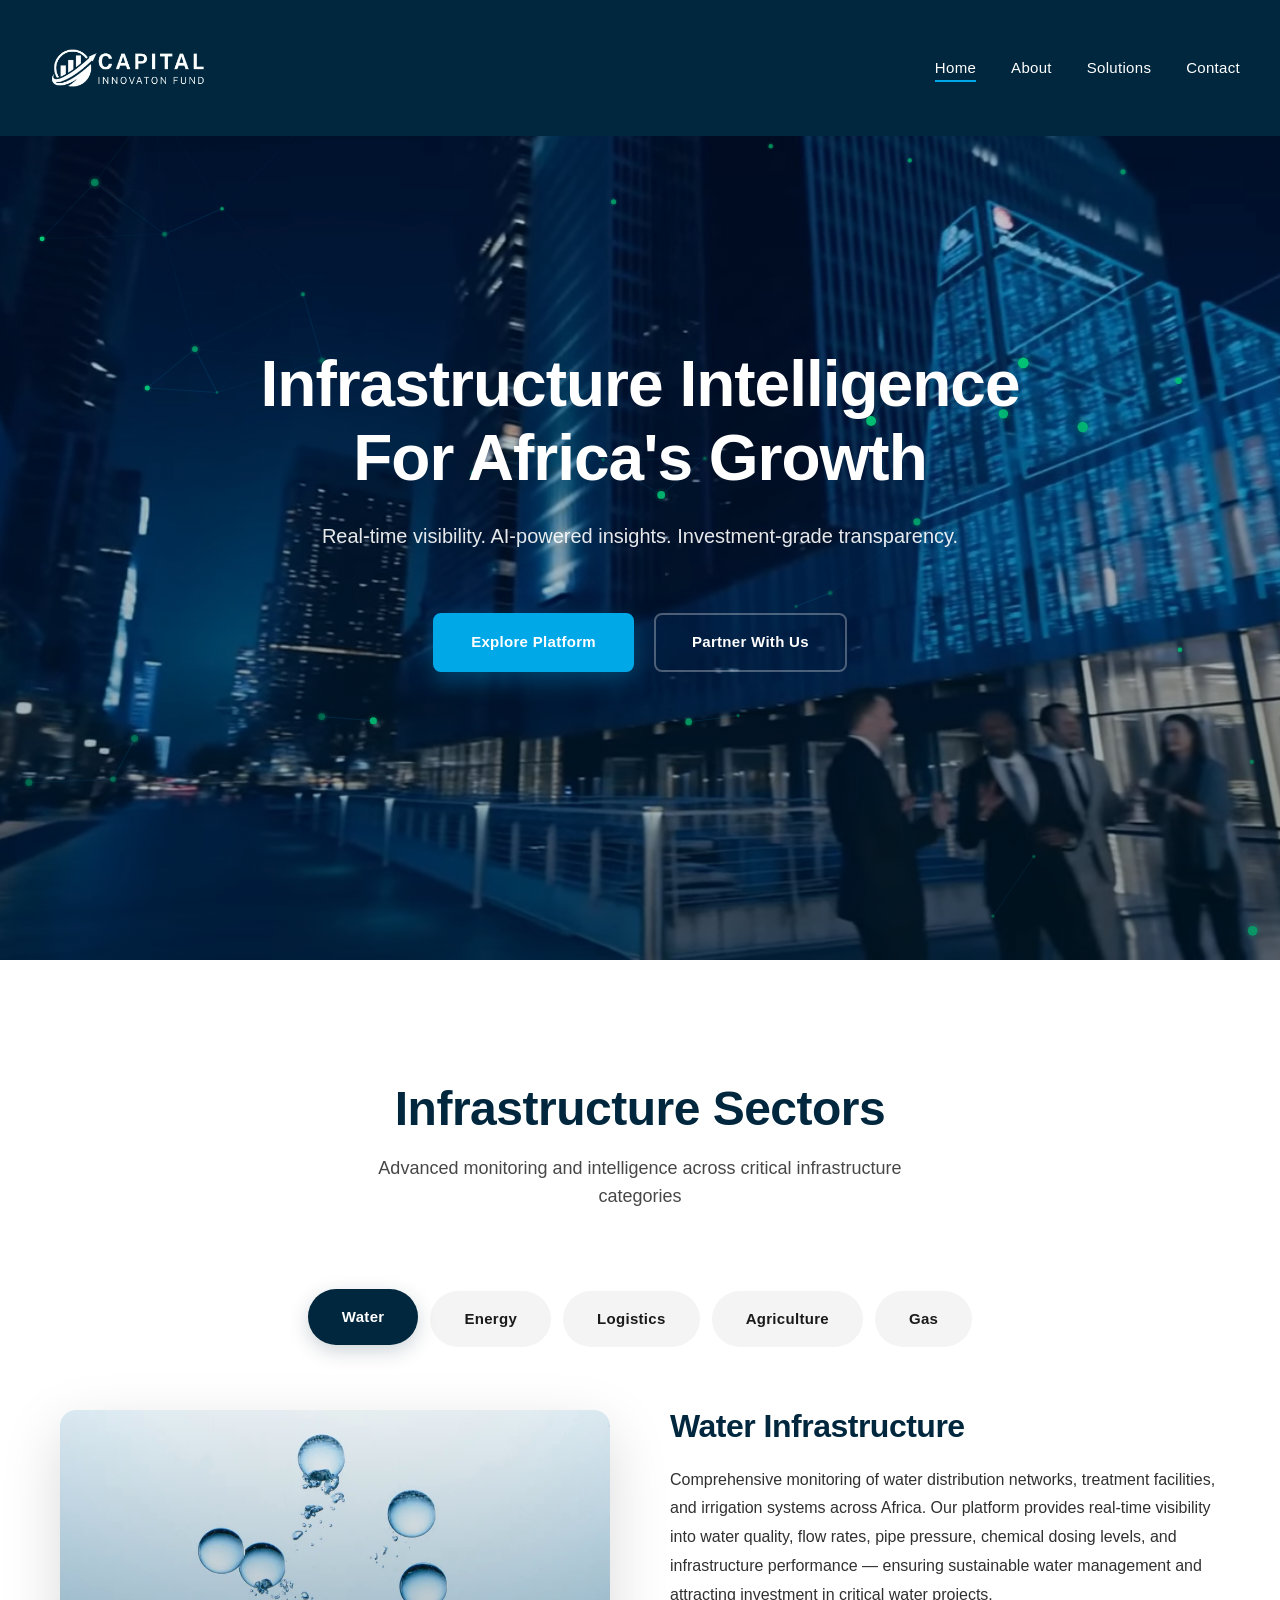
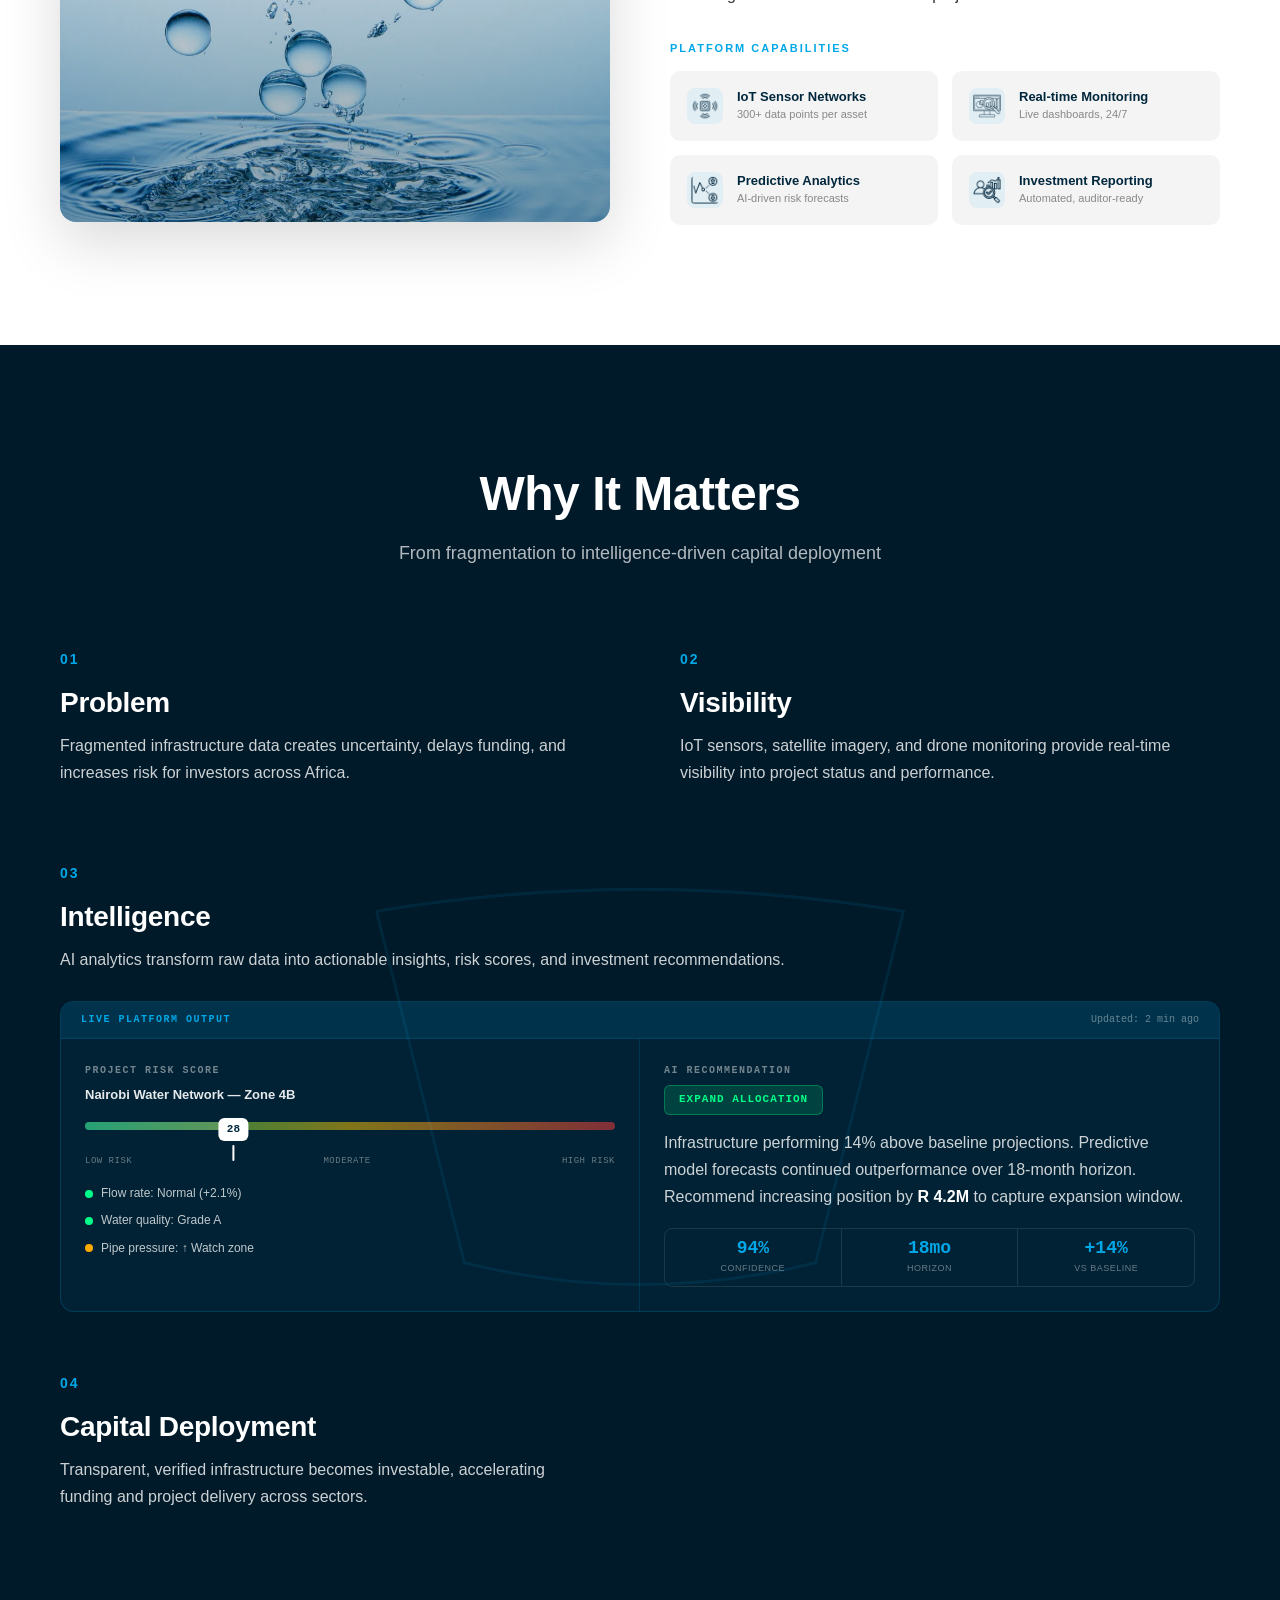
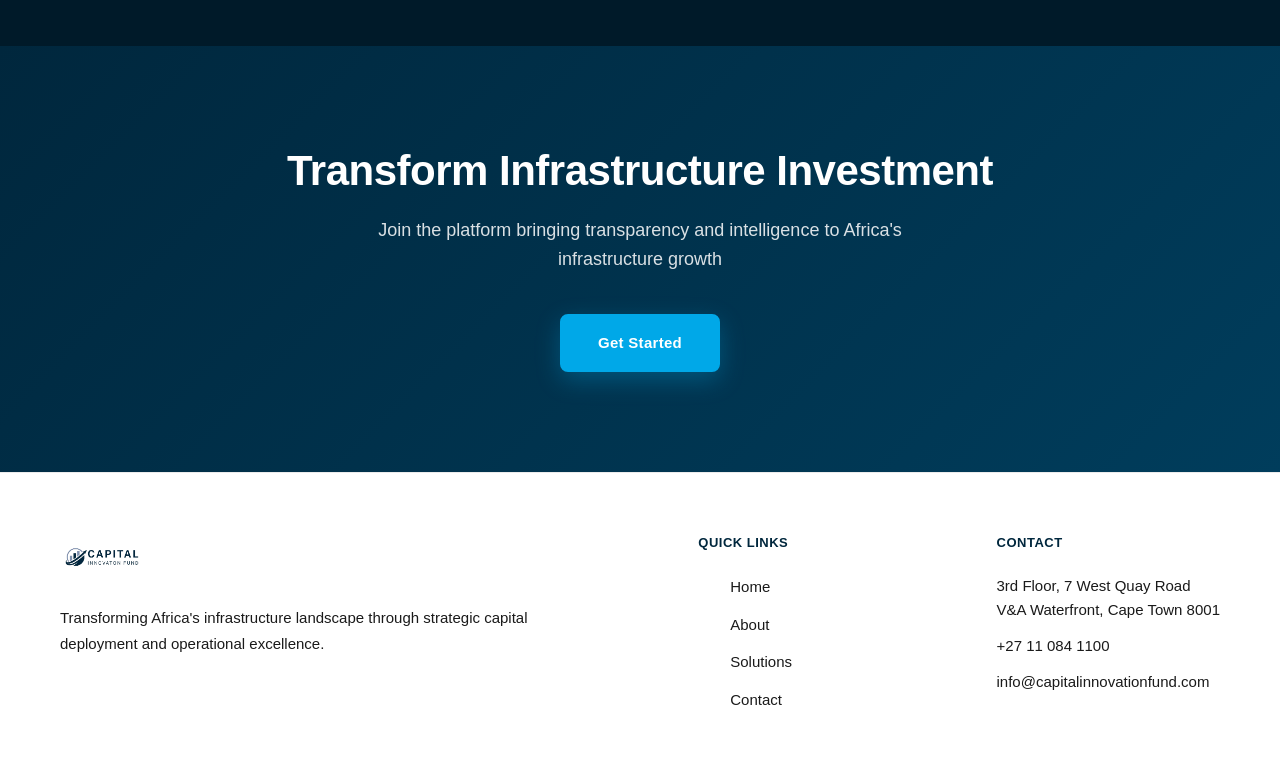
==== commit 0de6cc81: "Update contact email to info@capitalinnovationfund.com" ====
--- a/index.html
+++ b/index.html
@@ -39,7 +39,7 @@
     "addressCountry": "ZA"
   },
   "telephone": "+27110841100",
-  "email": "info@capitalinnovation.fund"
+  "email": "info@capitalinnovationfund.com"
 }
 </script>
 <link rel="stylesheet" href="https://cdn.jsdelivr.net/npm/bootstrap@5.3.3/dist/css/bootstrap.min.css">
@@ -361,7 +361,7 @@
         <div class="footer-links-title">Contact</div>
         <p>3rd Floor, 7 West Quay Road<br>V&amp;A Waterfront, Cape Town 8001</p>
         <p><a href="tel:+27110841100">+27 11 084 1100</a></p>
-        <p><a href="mailto:info@capitalinnovation.fund">info@capitalinnovation.fund</a></p>
+        <p><a href="mailto:info@capitalinnovationfund.com">info@capitalinnovationfund.com</a></p>
       </div>
     </div>
   </div>
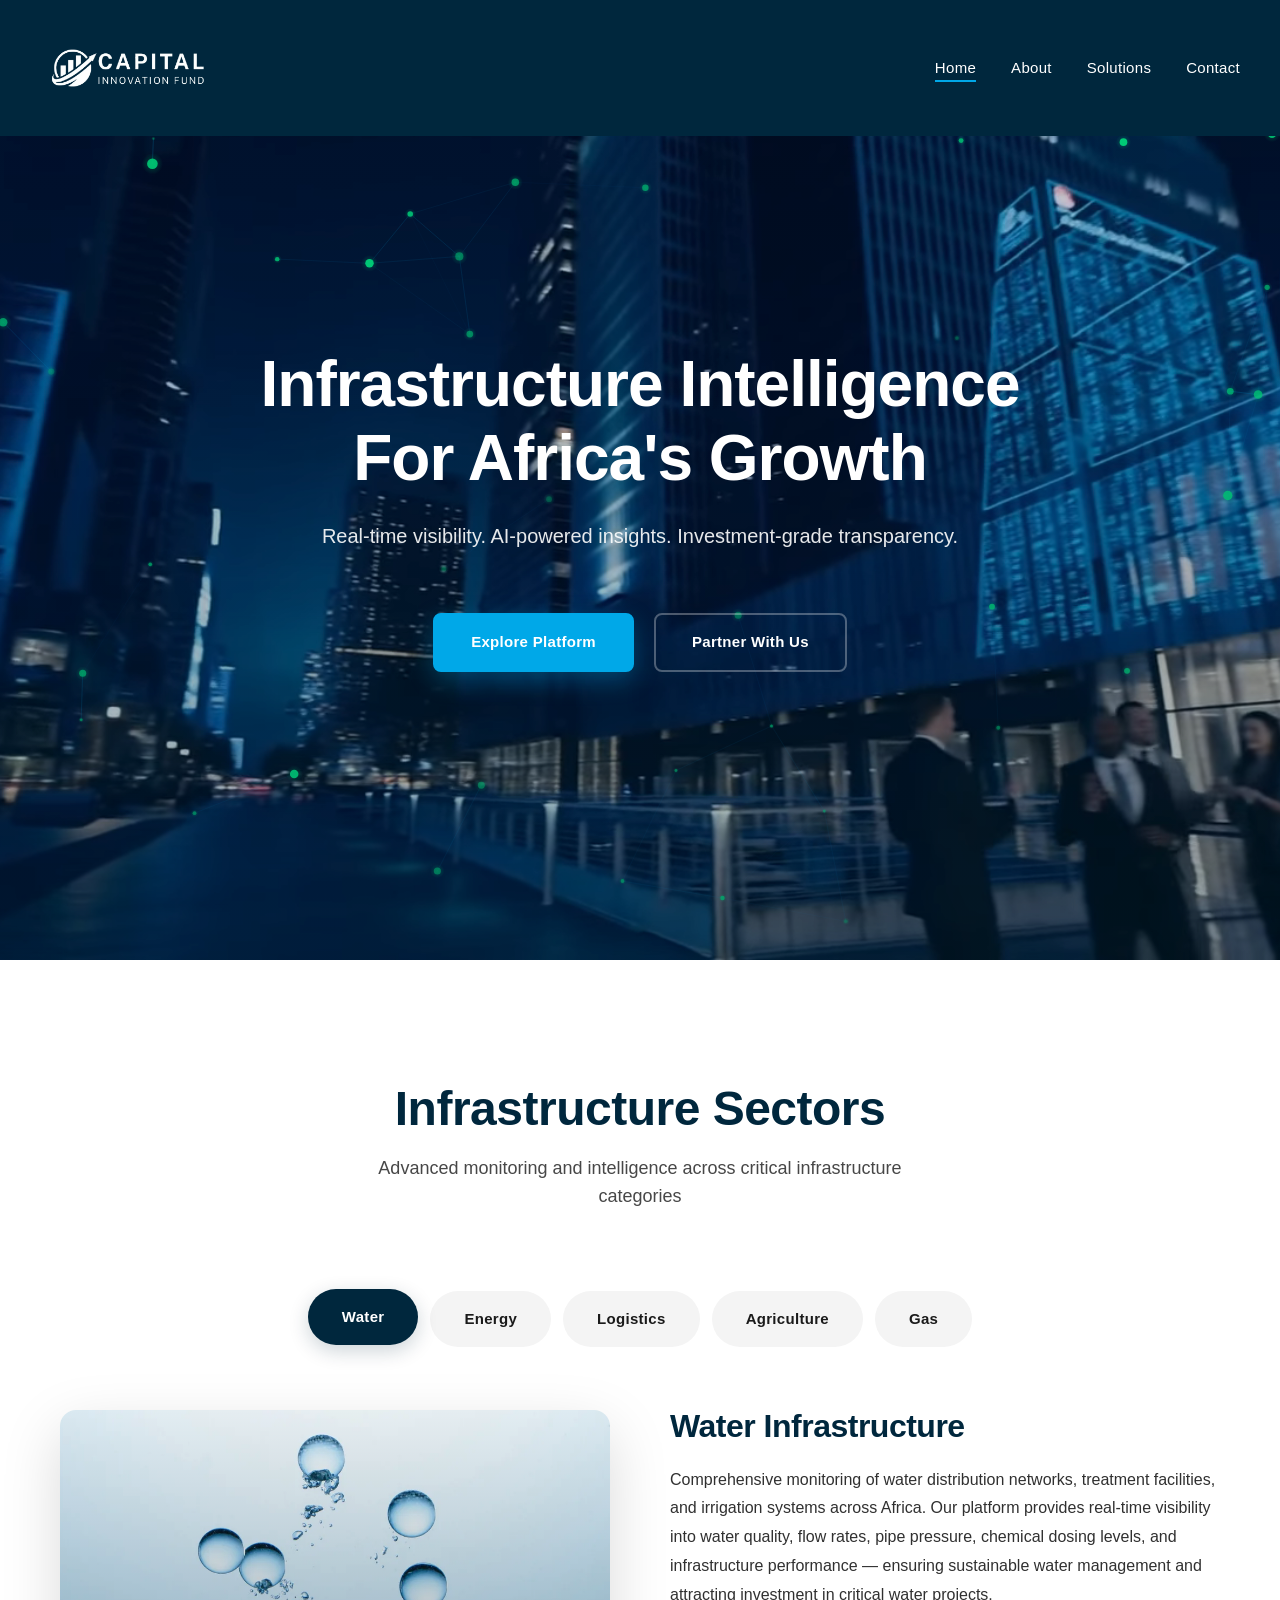
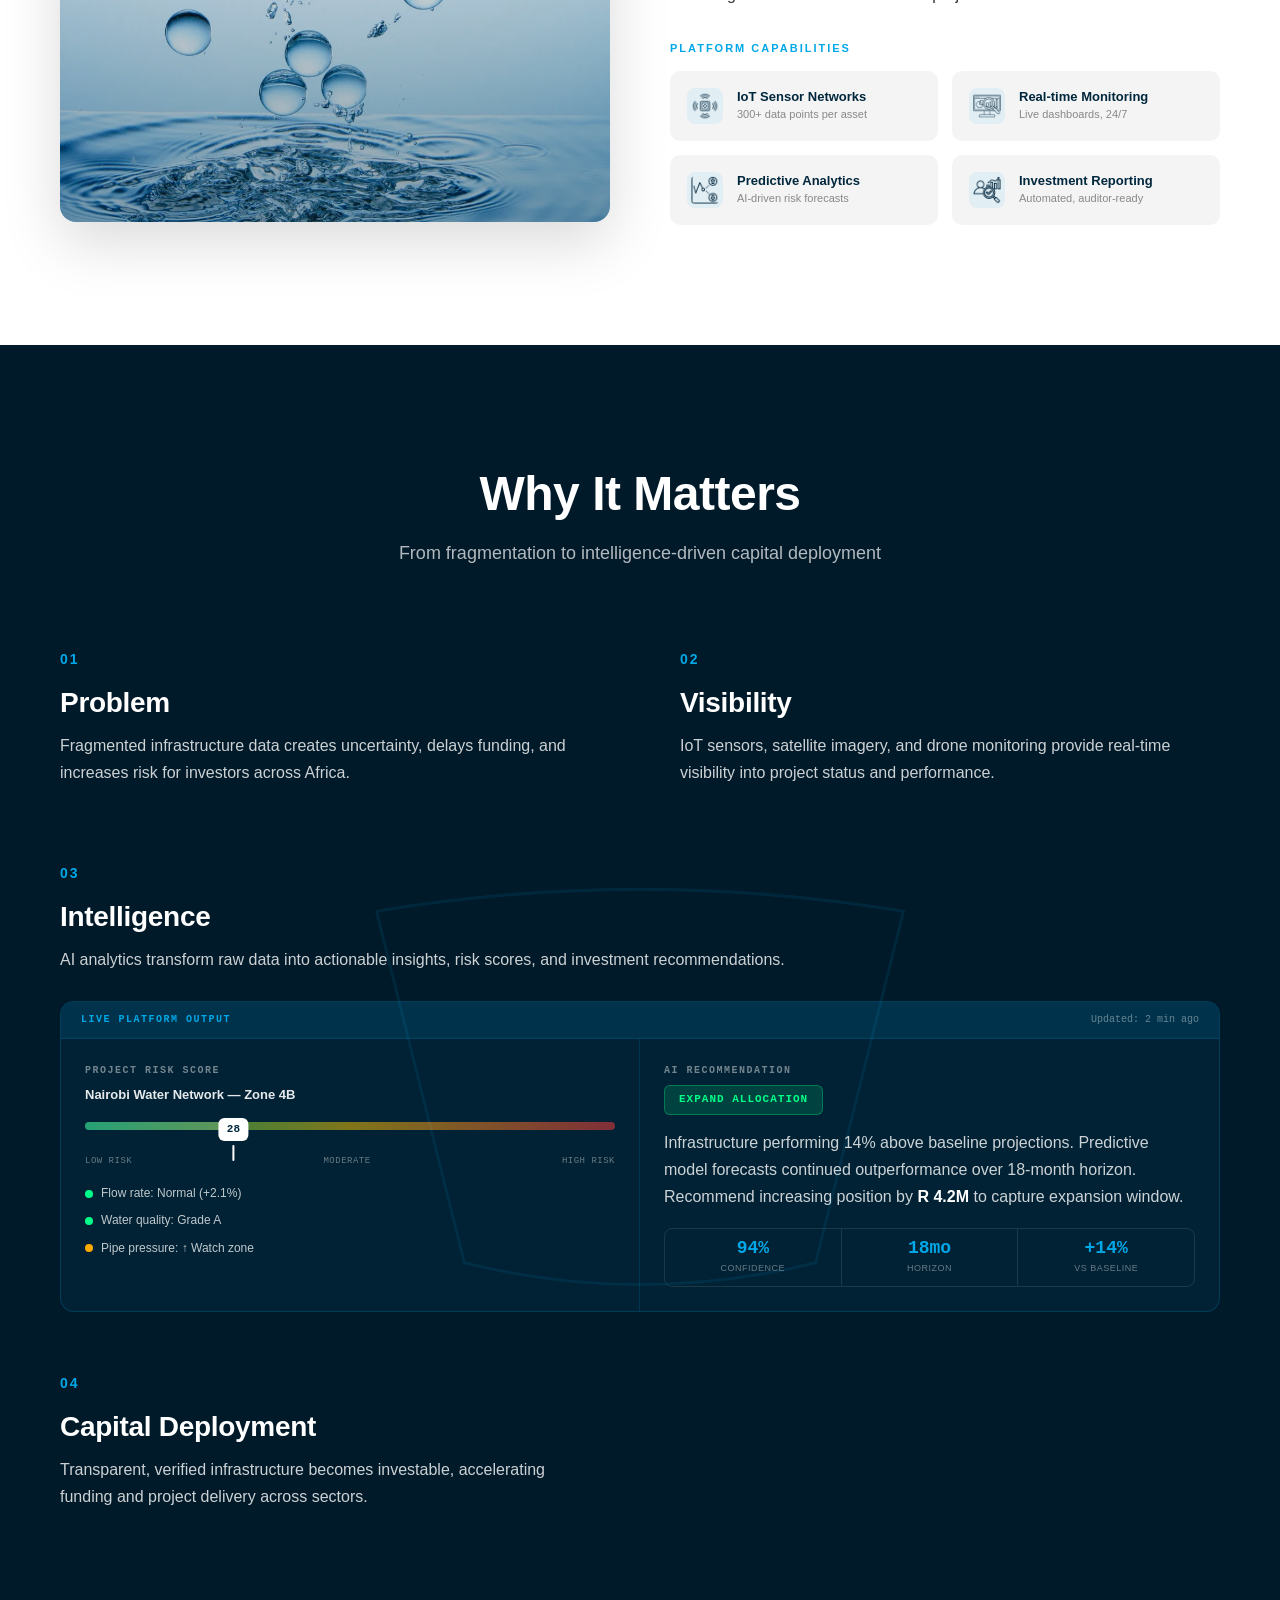
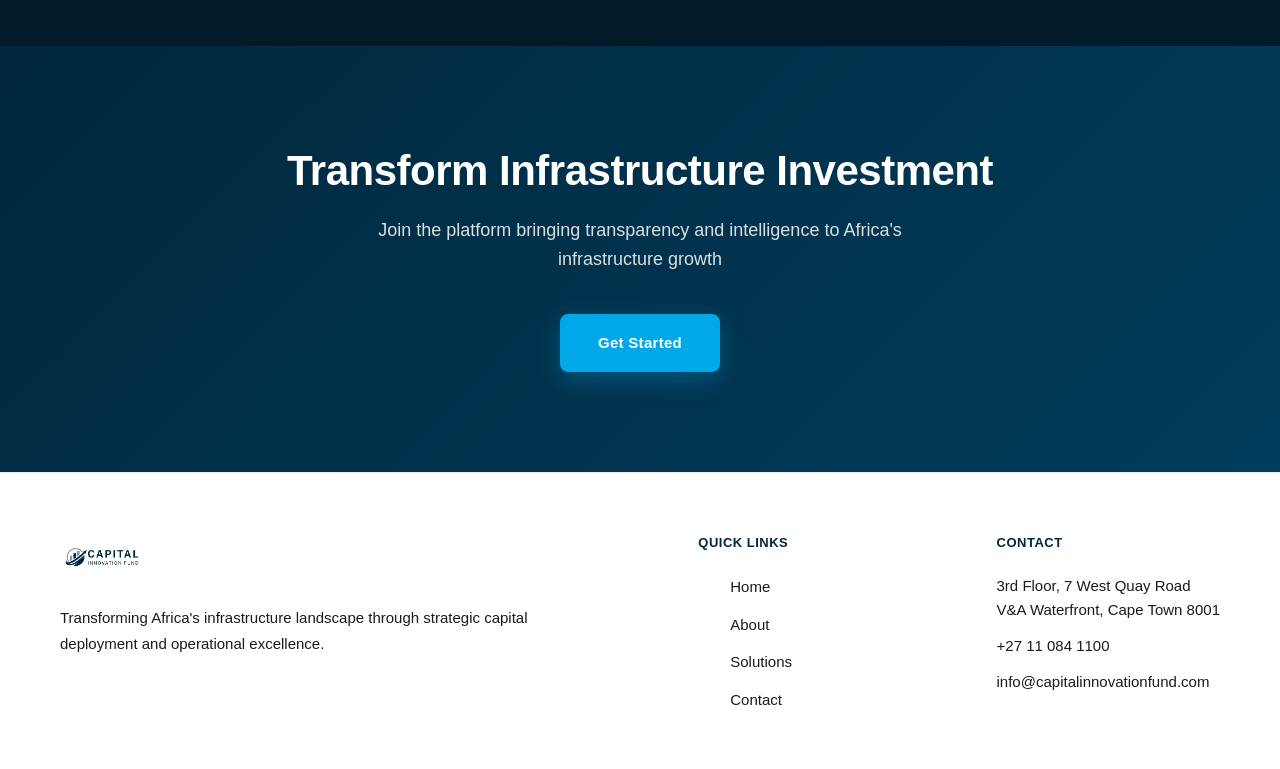
==== commit 798ddcbf: "Add favicon for Google search results and fix 'Innovation' typo in logos" ====
--- a/index.html
+++ b/index.html
@@ -29,7 +29,7 @@
   "@type": "Organization",
   "name": "Capital Innovation Fund",
   "url": "https://capitalinnovationfund.co.za/",
-  "logo": "https://capitalinnovationfund.co.za/images/logo.webp",
+  "logo": "https://capitalinnovationfund.co.za/favicon-192.png",
   "description": "Infrastructure intelligence platform combining institutional capital with real-time monitoring across Africa's energy, water, logistics, agriculture and gas sectors.",
   "address": {
     "@type": "PostalAddress",
@@ -42,6 +42,11 @@
   "email": "info@capitalinnovationfund.com"
 }
 </script>
+<link rel="icon" href="/favicon.ico" sizes="any">
+<link rel="icon" type="image/png" sizes="48x48" href="/favicon-48.png">
+<link rel="icon" type="image/png" sizes="96x96" href="/favicon-96.png">
+<link rel="icon" type="image/png" sizes="192x192" href="/favicon-192.png">
+<link rel="apple-touch-icon" href="/apple-touch-icon.png">
 <link rel="stylesheet" href="https://cdn.jsdelivr.net/npm/bootstrap@5.3.3/dist/css/bootstrap.min.css">
 <link rel="stylesheet" href="css/site.css">
 </head>
